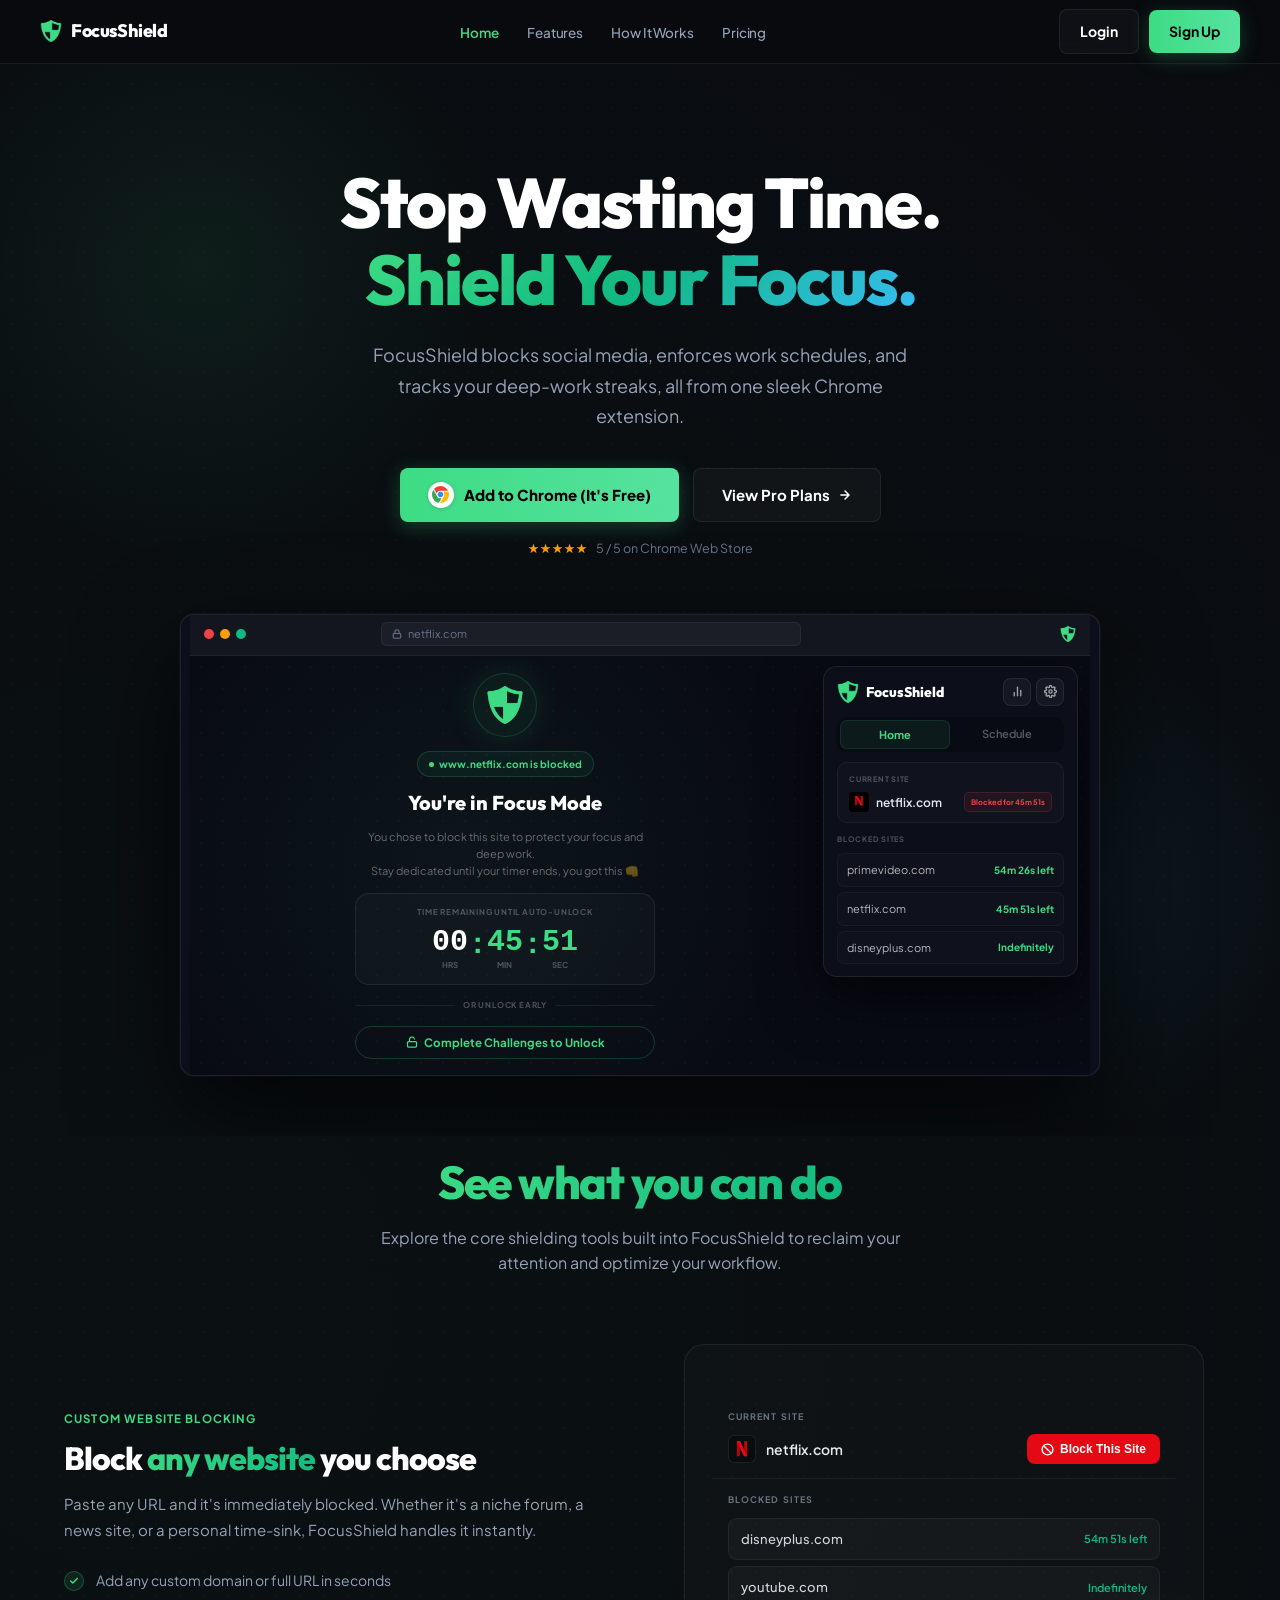
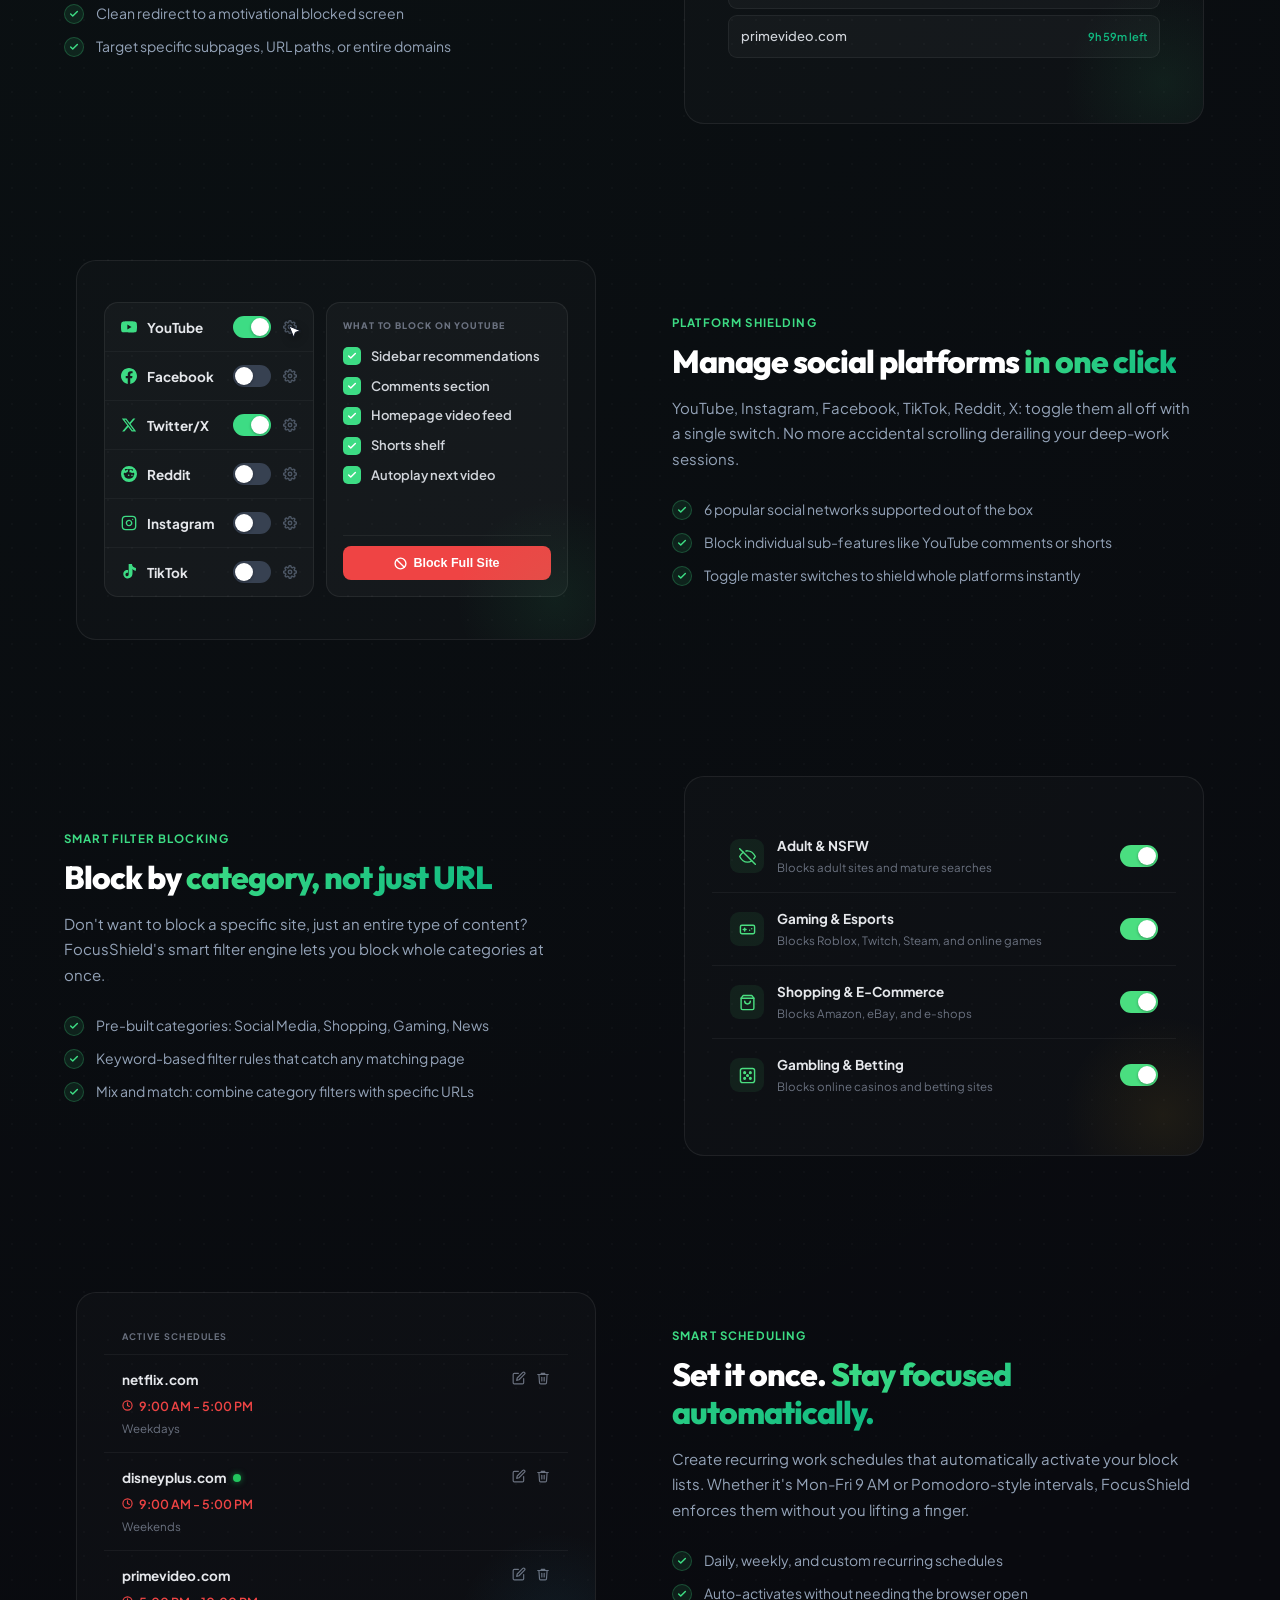
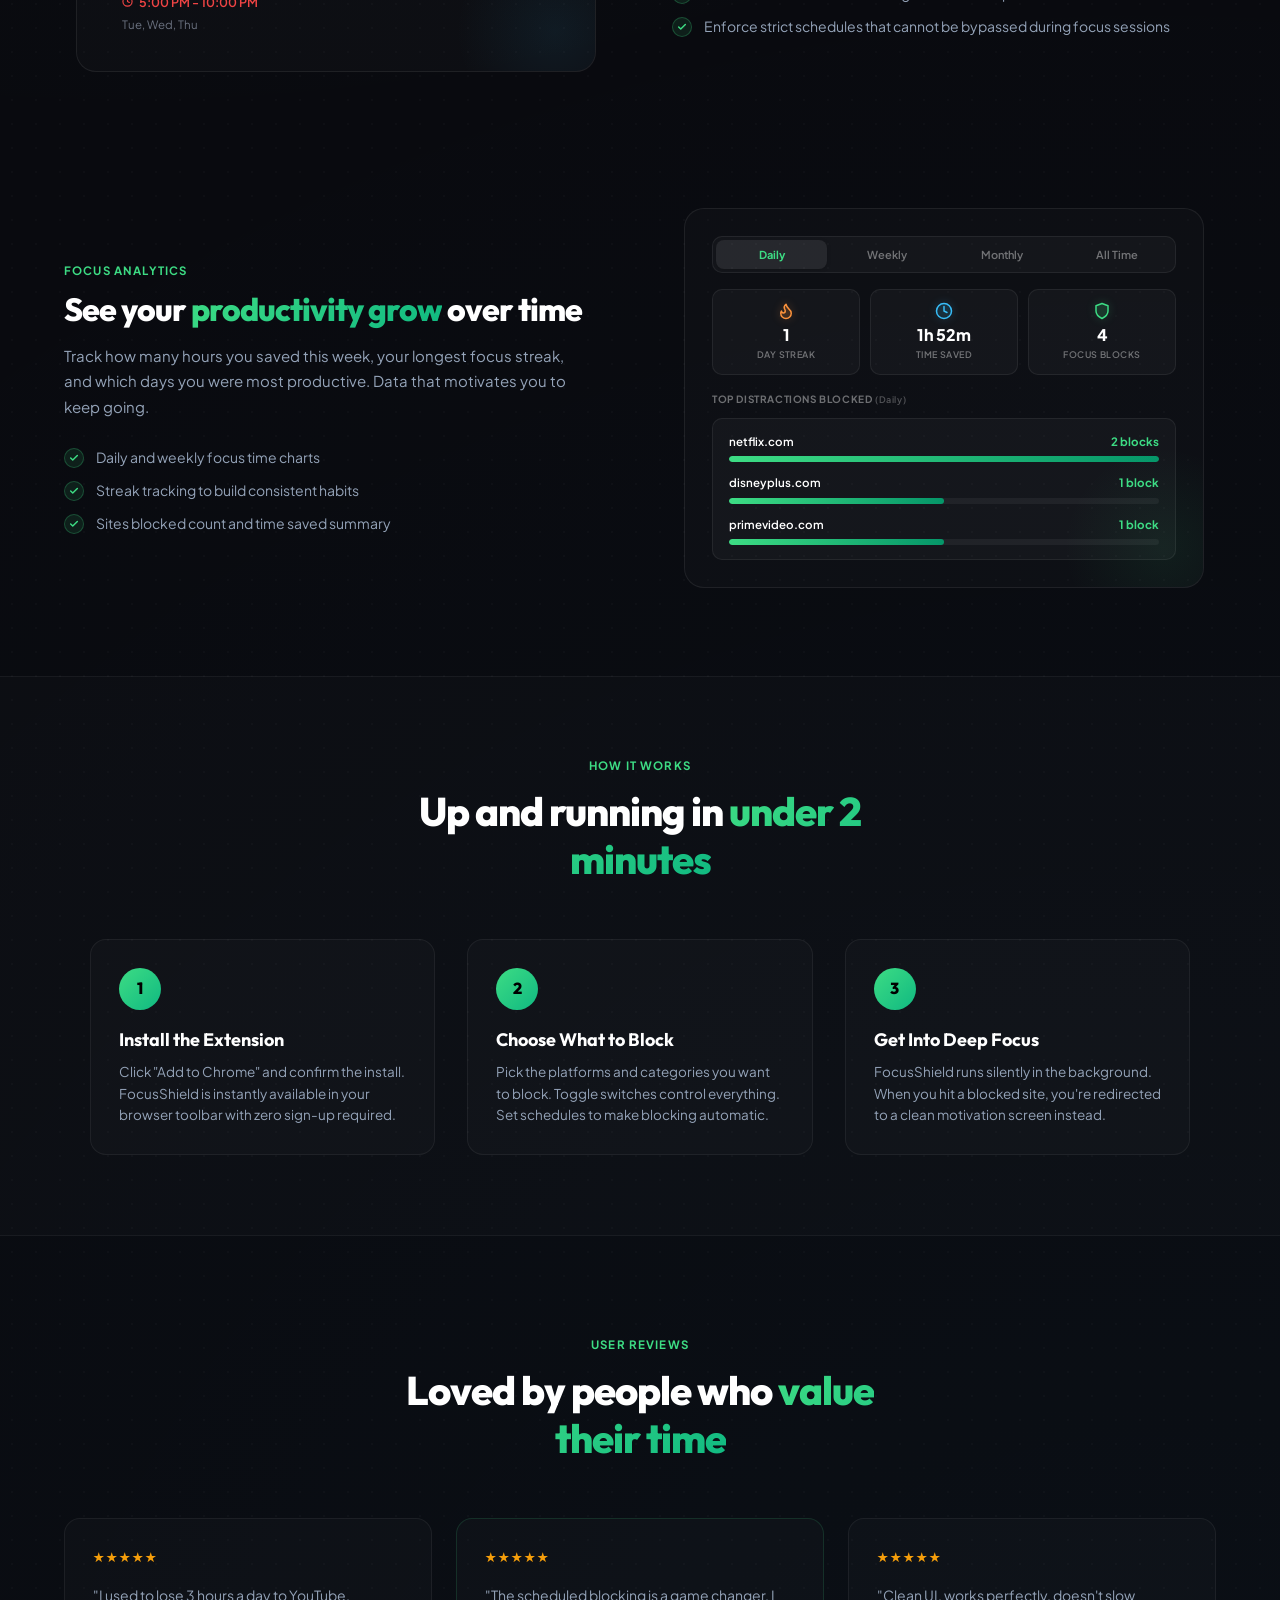
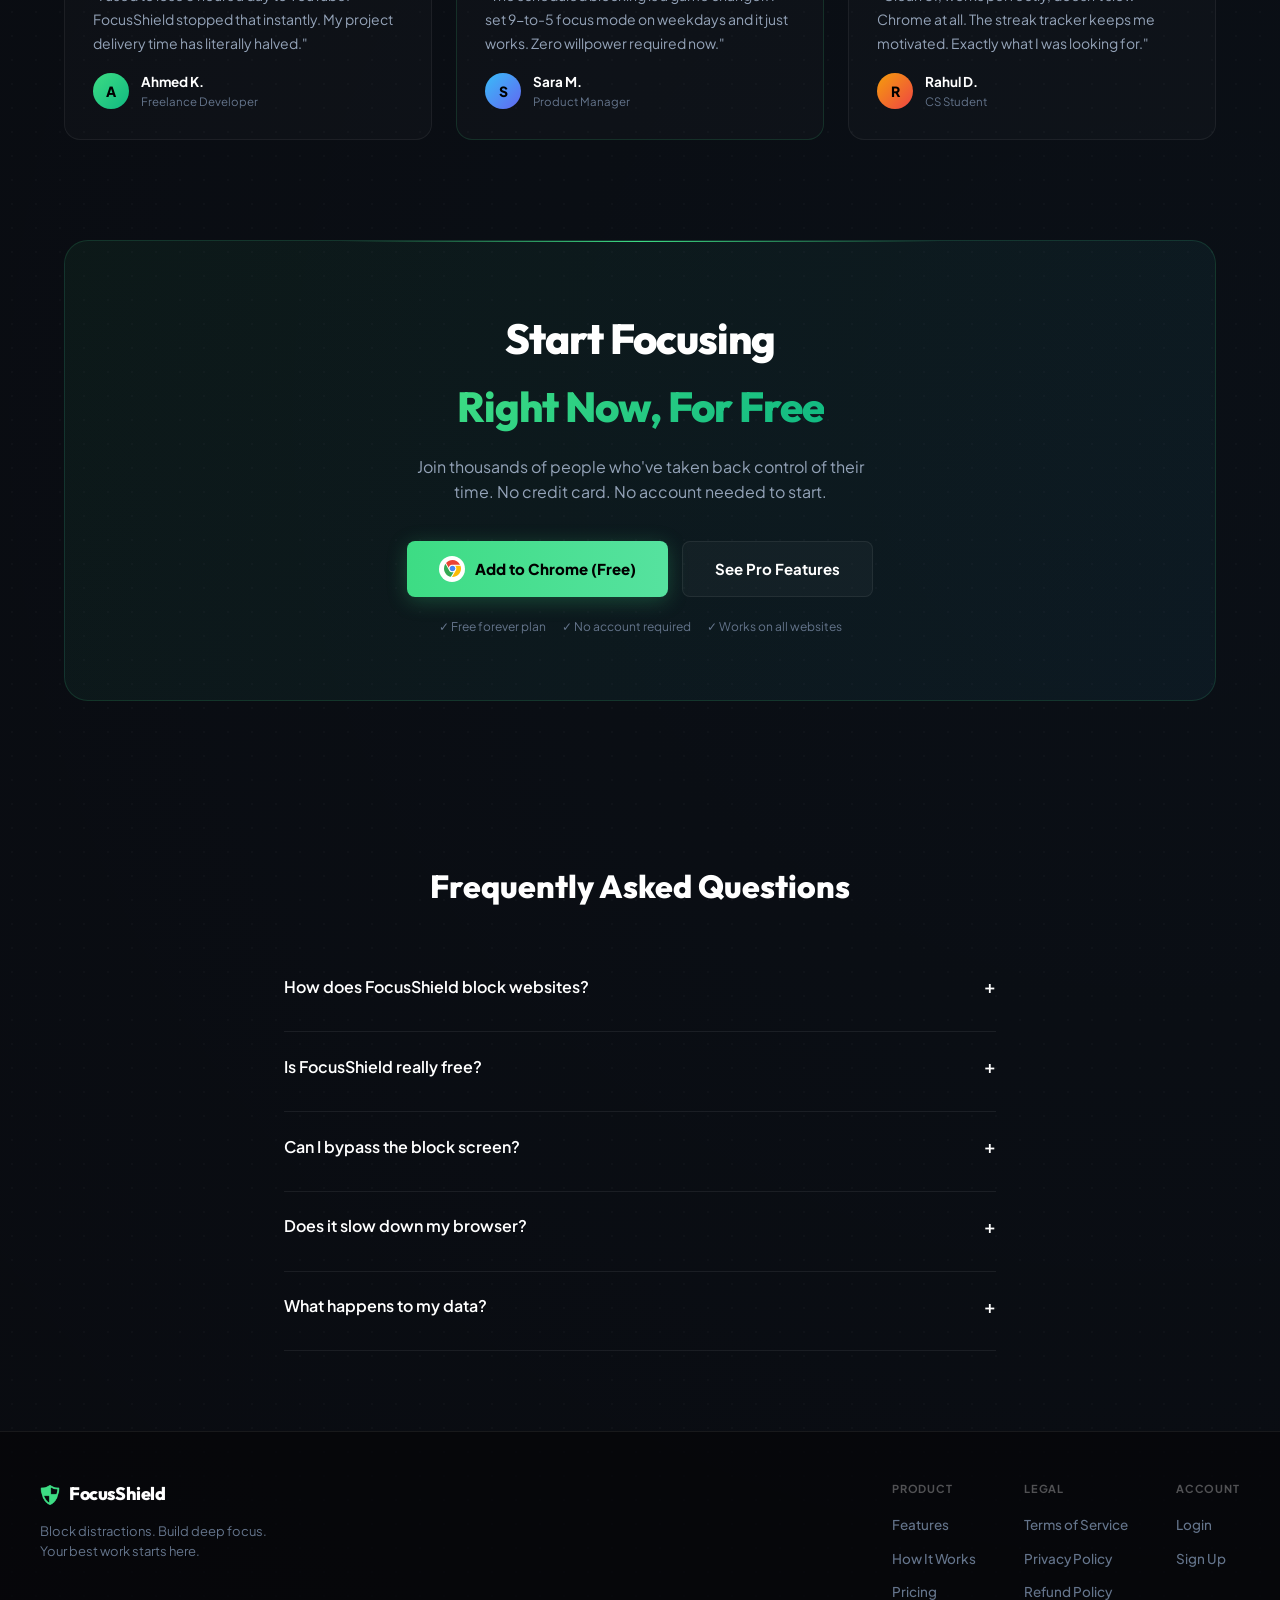
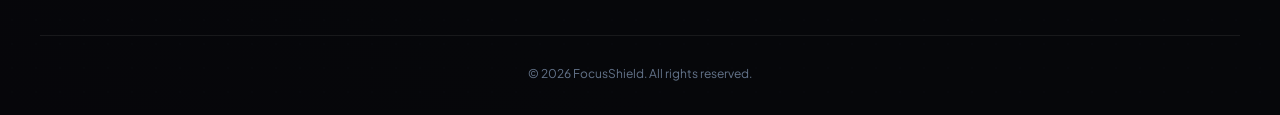
==== website/index.html @ 7294fc3c "fix: restore balanced DOM nesting by adding missing closing div for Feature 1 section" ====
<!DOCTYPE html>
<html lang="en">
<head>
  <meta charset="UTF-8">
  <meta name="viewport" content="width=device-width, initial-scale=1.0">
  <title>FocusShield: Block Distractions & Reclaim Deep Focus</title>
  <meta name="description" content="FocusShield is a powerful Chrome extension that blocks social media, sets automated focus schedules, and tracks your productivity streaks. Get more done, every day.">
  <link rel="stylesheet" href="styles.css?v=1.6">
  <style>
    /* â”€â”€â”€ Landing Page Exclusive Styles â”€â”€â”€â”€â”€â”€â”€â”€â”€â”€â”€â”€â”€â”€â”€â”€â”€â”€â”€â”€ */

    /* Hero gradient glow orbs */
    .hero-glow-green {
      position: absolute;
      width: 600px;
      height: 600px;
      border-radius: 50%;
      background: radial-gradient(circle, rgba(61,220,132,0.08) 0%, transparent 70%);
      top: -100px; left: -100px;
      pointer-events: none;
      z-index: 0;
    }
    .hero-glow-blue {
      position: absolute;
      width: 500px;
      height: 500px;
      border-radius: 50%;
      background: radial-gradient(circle, rgba(56,189,248,0.07) 0%, transparent 70%);
      bottom: 0; right: -50px;
      pointer-events: none;
      z-index: 0;
    }
    .hero-inner {
      position: relative;
      z-index: 1;
    }

    /* Hero announcement badge */
    .hero-eyebrow {
      display: inline-flex;
      align-items: center;
      gap: 8px;
      padding: 6px 14px 6px 8px;
      background: rgba(61,220,132,0.06);
      border: 1px solid rgba(61,220,132,0.18);
      border-radius: 100px;
      font-size: 12.5px;
      font-weight: 600;
      color: var(--accent);
      margin-bottom: 28px;
      letter-spacing: 0.01em;
    }
    .hero-eyebrow-dot {
      width: 6px; height: 6px;
      border-radius: 50%;
      background: var(--accent);
      box-shadow: 0 0 8px var(--accent);
      animation: pulse-dot 2s infinite;
    }
    @keyframes pulse-dot {
      0%, 100% { opacity: 1; transform: scale(1); }
      50% { opacity: 0.6; transform: scale(0.8); }
    }

    /* Hero buttons row */
    .hero-cta-row {
      display: flex;
      gap: 14px;
      justify-content: center;
      align-items: center;
      flex-wrap: wrap;
      margin-bottom: 16px;
    }
    .hero-social-proof {
      display: flex;
      align-items: center;
      gap: 8px;
      justify-content: center;
      font-size: 12.5px;
      color: var(--text-muted);
      margin-bottom: 56px;
    }
    .hero-social-proof .stars { color: #f59e0b; letter-spacing: 1px; }
    .hero-social-proof .divider { color: rgba(255,255,255,0.12); }

    /* Browser frame mockup */
    .browser-frame {
      max-width: 920px;
      width: 100%;
      margin: 0 auto 60px;
      background: #0c0e1a;
      border: 1px solid rgba(255,255,255,0.08);
      border-radius: 14px;
      overflow: hidden;
      box-shadow: 0 40px 100px rgba(0,0,0,0.7), 0 0 0 1px rgba(255,255,255,0.04);
      display: flex;
      justify-content: center;
      align-items: center;
      height: 462px;
    }
    .browser-frame-scaler {
      width: 900px;
      flex-shrink: 0;
      transform-origin: center center;
    }
    .browser-bar {
      height: 42px;
      background: #13151f;
      border-bottom: 1px solid rgba(255,255,255,0.06);
      display: flex;
      align-items: center;
      padding: 0 14px;
      gap: 10px;
    }
    .browser-dots { display: flex; gap: 6px; }
    .browser-dot {
      width: 10px; height: 10px;
      border-radius: 50%;
    }
    .browser-url {
      flex: 1;
      height: 24px;
      background: rgba(255,255,255,0.04);
      border: 1px solid rgba(255,255,255,0.06);
      border-radius: 6px;
      display: flex;
      align-items: center;
      padding: 0 10px;
      font-size: 11px;
      color: var(--text-muted);
      max-width: 420px;
      margin: 0 auto;
      gap: 6px;
    }
    .browser-ext {
      display: flex;
      align-items: center;
      gap: 6px;
    }
    .browser-content {
      height: 420px;
      background: #090b14;
      background-image:
        radial-gradient(rgba(255,255,255,0.025) 1px, transparent 1px),
        radial-gradient(circle at 30% 50%, rgba(61,220,132,0.05) 0%, transparent 50%);
      background-size: 22px 22px, 100% 100%;
      display: flex;
      align-items: center;
      justify-content: flex-start;
      position: relative;
      overflow: hidden;
    }

    /* Blocked page in mockup */
    .blocked-page {
      text-align: center;
      max-width: 340px;
      padding: 32px;
      background: rgba(255,255,255,0.02);
      border: 1px solid rgba(255,255,255,0.06);
      border-radius: 16px;
      backdrop-filter: blur(8px);
      margin-right: 300px;
    }
    .blocked-icon {
      width: 52px; height: 52px;
      border-radius: 50%;
      background: rgba(239,68,68,0.08);
      border: 1px solid rgba(239,68,68,0.2);
      display: flex; align-items: center; justify-content: center;
      margin: 0 auto 16px;
    }
    .blocked-page h3 {
      font-family: var(--font-headings);
      font-size: 17px;
      font-weight: 800;
      margin-bottom: 8px;
    }
    .blocked-page p {
      font-size: 12px;
      color: var(--text-muted);
      margin-bottom: 16px;
      line-height: 1.6;
    }
    .blocked-badge {
      display: inline-block;
      font-size: 10px;
      font-weight: 700;
      color: var(--accent);
      text-transform: uppercase;
      background: rgba(61,220,132,0.08);
      border: 1px solid rgba(61,220,132,0.2);
      padding: 4px 10px;
      border-radius: 6px;
      letter-spacing: 0.08em;
    }

    /* Extension popup mockup */
    .popup-mockup {
      position: absolute;
      top: 12px;
      right: 14px;
      width: 270px;
      background: #0d0f1c;
      border: 1px solid rgba(255,255,255,0.1);
      border-radius: 14px;
      box-shadow: 0 24px 60px rgba(0,0,0,0.6);
      font-size: 12.5px;
      overflow: hidden;
    }
    .popup-head {
      display: flex; align-items: center; justify-content: space-between;
      padding: 12px 14px;
      border-bottom: 1px solid rgba(255,255,255,0.05);
    }
    .popup-title {
      display: flex; align-items: center; gap: 7px;
      font-family: var(--font-headings);
      font-weight: 800;
      font-size: 13.5px;
    }
    .popup-status-row {
      padding: 10px 14px;
      border-bottom: 1px solid rgba(255,255,255,0.04);
      display: flex; align-items: center; justify-content: space-between;
    }
    .status-active {
      display: flex; align-items: center; gap: 6px;
      font-weight: 700; font-size: 12px; color: var(--accent);
    }
    .status-dot {
      width: 7px; height: 7px; border-radius: 50%;
      background: var(--accent);
      box-shadow: 0 0 6px var(--accent);
    }
    .mock-tabs {
      display: flex;
      border-bottom: 1px solid rgba(255,255,255,0.05);
      background: rgba(0,0,0,0.2);
    }
    .mock-tab {
      flex: 1; text-align: center;
      padding: 8px;
      font-size: 10.5px;
      font-weight: 700;
      color: var(--text-muted);
      cursor: pointer;
      border: none;
      background: transparent;
      border-bottom: 2px solid transparent;
      transition: all 0.2s;
    }
    .mock-tab.active { color: var(--accent); border-bottom-color: var(--accent); }
    .mock-body { padding: 10px 12px; }
    .mock-row {
      display: flex; align-items: center; justify-content: space-between;
      padding: 7px 10px;
      background: rgba(255,255,255,0.02);
      border: 1px solid rgba(255,255,255,0.04);
      border-radius: 8px;
      margin-bottom: 5px;
      font-size: 12px;
      font-weight: 600;
    }

    /* Toggle switch mini */
    .mini-toggle {
      width: 28px; height: 15px;
      background: var(--accent);
      border-radius: 100px;
      position: relative;
      flex-shrink: 0;
    }
    .mini-toggle::after {
      content: '';
      position: absolute;
      width: 11px; height: 11px;
      background: #000;
      border-radius: 50%;
      top: 2px; right: 2px;
    }
    .mini-toggle.off { background: rgba(255,255,255,0.12); }
    .mini-toggle.off::after { right: auto; left: 2px; background: rgba(255,255,255,0.5); }

    /* â”€â”€â”€ Social Proof Strip â”€â”€â”€â”€â”€â”€â”€â”€â”€â”€â”€â”€â”€â”€â”€â”€â”€â”€â”€â”€â”€â”€â”€â”€â”€â”€â”€â”€â”€â”€â”€â”€ */
    .proof-strip {
      background: rgba(255,255,255,0.015);
      border-top: 1px solid rgba(255,255,255,0.05);
      border-bottom: 1px solid rgba(255,255,255,0.05);
      padding: 22px 24px;
    }
    .proof-strip-inner {
      max-width: 1100px;
      margin: 0 auto;
      display: flex;
      justify-content: center;
      align-items: center;
      gap: 48px;
      flex-wrap: wrap;
    }
    .proof-stat {
      display: flex;
      flex-direction: column;
      align-items: center;
      gap: 2px;
    }
    .proof-stat-num {
      font-family: var(--font-headings);
      font-size: 22px;
      font-weight: 800;
      color: var(--text);
    }
    .proof-stat-num span { color: var(--accent); }
    .proof-stat-label {
      font-size: 11.5px;
      color: var(--text-muted);
      font-weight: 500;
    }
    .proof-divider {
      width: 1px;
      height: 36px;
      background: rgba(255,255,255,0.07);
    }

    /* â”€â”€â”€ Features Section â”€â”€â”€â”€â”€â”€â”€â”€â”€â”€â”€â”€â”€â”€â”€â”€â”€â”€â”€â”€â”€â”€â”€â”€â”€â”€â”€â”€â”€â”€â”€â”€â”€â”€ */
    .section {
      padding: 48px 24px;
      max-width: 1200px;
      margin: 0 auto;
    }
    .section-eyebrow {
      font-size: 11.5px;
      font-weight: 700;
      text-transform: uppercase;
      letter-spacing: 0.1em;
      color: var(--accent);
      margin-bottom: 12px;
    }
    .section-title {
      font-family: var(--font-headings);
      font-size: 40px;
      font-weight: 800;
      letter-spacing: -1px;
      line-height: 1.2;
      margin-bottom: 16px;
      max-width: 580px;
    }
    .section-title span {
      background: linear-gradient(135deg, var(--accent), #10b981);
      -webkit-background-clip: text;
      -webkit-text-fill-color: transparent;
    }
    .section-sub {
      font-size: 16px;
      color: var(--text-secondary);
      max-width: 520px;
      line-height: 1.7;
    }

    /* Feature two-col layout */
    .feature-row {
      display: grid;
      grid-template-columns: 1fr 1fr;
      gap: 64px;
      align-items: center;
      margin-bottom: 40px;
    }
    .feature-row.flip { direction: rtl; }
    .feature-row.flip > * { direction: ltr; }
    .feature-text {}
    .feature-text .section-eyebrow { margin-bottom: 10px; }
    .feature-text .section-title { font-size: 32px; margin-bottom: 14px; }
    .feature-text .section-sub { font-size: 15px; margin-bottom: 28px; }
    .feature-list {
      list-style: none;
      display: flex;
      flex-direction: column;
      gap: 12px;
    }
    .feature-list li {
      display: flex;
      align-items: flex-start;
      gap: 12px;
      font-size: 14px;
      color: var(--text-secondary);
      line-height: 1.5;
    }
    .feature-list li .check {
      width: 20px; height: 20px;
      border-radius: 50%;
      background: rgba(61,220,132,0.1);
      border: 1px solid rgba(61,220,132,0.25);
      display: flex; align-items: center; justify-content: center;
      flex-shrink: 0;
      margin-top: 1px;
    }
    .feature-list li .check svg { color: var(--accent); }

    /* Feature visual card */
    .feature-visual {
      background: rgba(255,255,255,0.02);
      border: 1px solid rgba(255,255,255,0.07);
      border-radius: 20px;
      padding: 28px;
      position: relative;
      overflow: hidden;
      display: flex;
      justify-content: center;
      align-items: center;
      height: 380px;
      width: 100%;
      margin: 0 auto;
    }
    .visual-standard-col {
      max-width: 440px;
    }
    .visual-standard-col .feature-visual-scaler {
      width: 384px;
    }
    .visual-narrow-col {
      max-width: 360px;
    }
    .visual-narrow-col .feature-visual-scaler {
      width: 304px;
    }
    .visual-double-col {
      max-width: 520px;
    }
    .visual-double-col .feature-visual-scaler {
      width: 464px;
    }
    .feature-visual-scaler {
      flex-shrink: 0;
      transform-origin: center center;
    }

    .feature-visual-glow {
      position: absolute;
      bottom: -60px; right: -60px;
      width: 200px; height: 200px;
      border-radius: 50%;
      background: radial-gradient(circle, rgba(61,220,132,0.07) 0%, transparent 70%);
      pointer-events: none;
    }

    /* Platform block cards */
    .platform-grid {
      display: grid;
      grid-template-columns: repeat(3, 1fr);
      gap: 10px;
    }
    .platform-chip {
      display: flex;
      align-items: center;
      gap: 8px;
      padding: 10px 12px;
      background: rgba(255,255,255,0.03);
      border: 1px solid rgba(255,255,255,0.06);
      border-radius: 10px;
      font-size: 12.5px;
      font-weight: 600;
    }
    .platform-chip-icon {
      width: 22px; height: 22px;
      border-radius: 6px;
      display: flex; align-items: center; justify-content: center;
      flex-shrink: 0;
      font-size: 13px;
    }
    .platform-chip .mini-toggle { margin-left: auto; }

    /* Schedule visual */
    .schedule-visual { display: flex; flex-direction: column; gap: 10px; }
    .schedule-block {
      display: flex;
      align-items: center;
      gap: 12px;
      padding: 12px 14px;
      background: rgba(255,255,255,0.025);
      border: 1px solid rgba(255,255,255,0.06);
      border-radius: 10px;
      font-size: 12.5px;
    }
    .schedule-time {
      font-family: var(--font-headings);
      font-weight: 700;
      font-size: 13px;
      color: var(--text);
      min-width: 90px;
    }
    .schedule-label {
      flex: 1;
      color: var(--text-secondary);
    }
    .schedule-active-pill {
      font-size: 10px;
      font-weight: 700;
      padding: 3px 8px;
      border-radius: 100px;
      letter-spacing: 0.05em;
    }
    .pill-green { background: rgba(61,220,132,0.1); color: var(--accent); border: 1px solid rgba(61,220,132,0.2); }
    .pill-gray { background: rgba(255,255,255,0.05); color: var(--text-muted); border: 1px solid rgba(255,255,255,0.08); }

    /* Stats / analytics visual */
    .analytics-visual { }
    .analytics-bar-group {
      display: flex;
      flex-direction: column;
      gap: 10px;
      margin-bottom: 16px;
    }
    .analytics-bar-row {
      display: flex;
      align-items: center;
      gap: 10px;
      font-size: 11.5px;
    }
    .analytics-bar-label { width: 60px; color: var(--text-muted); }
    .analytics-bar-track {
      flex: 1;
      height: 8px;
      background: rgba(255,255,255,0.05);
      border-radius: 100px;
      overflow: hidden;
    }
    .analytics-bar-fill {
      height: 100%;
      border-radius: 100px;
      background: linear-gradient(90deg, var(--accent), #10b981);
    }
    .analytics-bar-val { width: 32px; color: var(--text-secondary); text-align: right; font-weight: 600; }
    .analytics-streak {
      display: flex;
      gap: 6px;
      align-items: center;
      padding: 12px 14px;
      background: rgba(61,220,132,0.04);
      border: 1px solid rgba(61,220,132,0.12);
      border-radius: 10px;
    }
    .streak-num {
      font-family: var(--font-headings);
      font-size: 28px;
      font-weight: 800;
      color: var(--accent);
    }
    .streak-label { font-size: 12px; color: var(--text-secondary); line-height: 1.4; }

    /* â”€â”€â”€ How it works â”€â”€â”€â”€â”€â”€â”€â”€â”€â”€â”€â”€â”€â”€â”€â”€â”€â”€â”€â”€â”€â”€â”€â”€â”€â”€â”€â”€â”€â”€â”€â”€â”€â”€â”€â”€â”€â”€ */
    .how-section {
      padding: 80px 24px;
      background: rgba(255,255,255,0.012);
      border-top: 1px solid rgba(255,255,255,0.05);
      border-bottom: 1px solid rgba(255,255,255,0.05);
    }
    .how-inner {
      max-width: 1100px;
      margin: 0 auto;
    }
    .how-steps {
      display: grid;
      grid-template-columns: repeat(3, 1fr);
      gap: 32px;
      margin-top: 56px;
      position: relative;
    }
    .how-step {
      display: flex;
      flex-direction: column;
      align-items: flex-start;
      gap: 16px;
      padding: 28px;
      background: rgba(255,255,255,0.02);
      border: 1px solid rgba(255,255,255,0.06);
      border-radius: 16px;
      position: relative;
      transition: var(--transition);
    }
    .how-step:hover {
      background: rgba(255,255,255,0.035);
      border-color: rgba(255,255,255,0.1);
      transform: translateY(-4px);
    }
    .how-step-num {
      width: 42px; height: 42px;
      border-radius: 50%;
      background: linear-gradient(135deg, var(--accent), #10b981);
      color: #000;
      font-family: var(--font-headings);
      font-size: 16px;
      font-weight: 800;
      display: flex; align-items: center; justify-content: center;
      flex-shrink: 0;
    }
    .how-step h4 {
      font-family: var(--font-headings);
      font-size: 18px;
      font-weight: 700;
      margin-bottom: 6px;
    }
    .how-step p { font-size: 13.5px; color: var(--text-secondary); line-height: 1.6; }

    /* â”€â”€â”€ Testimonials â”€â”€â”€â”€â”€â”€â”€â”€â”€â”€â”€â”€â”€â”€â”€â”€â”€â”€â”€â”€â”€â”€â”€â”€â”€â”€â”€â”€â”€â”€â”€â”€â”€â”€â”€â”€â”€â”€ */
    .testimonials-section {
      padding: 100px 24px;
      max-width: 1200px;
      margin: 0 auto;
    }
    .testimonials-grid {
      display: grid;
      grid-template-columns: repeat(3, 1fr);
      gap: 24px;
      margin-top: 56px;
    }
    .testimonial-card {
      background: rgba(255,255,255,0.02);
      border: 1px solid rgba(255,255,255,0.06);
      border-radius: 16px;
      padding: 28px;
      display: flex;
      flex-direction: column;
      gap: 16px;
      transition: var(--transition);
    }
    .testimonial-card:hover {
      background: rgba(255,255,255,0.035);
      border-color: rgba(255,255,255,0.1);
    }
    .testimonial-stars { color: #f59e0b; font-size: 13px; letter-spacing: 2px; }
    .testimonial-text {
      font-size: 14px;
      color: var(--text-secondary);
      line-height: 1.7;
      flex: 1;
    }
    .testimonial-author {
      display: flex;
      align-items: center;
      gap: 12px;
    }
    .testimonial-avatar {
      width: 36px; height: 36px;
      border-radius: 50%;
      display: flex; align-items: center; justify-content: center;
      font-weight: 800; font-size: 14px;
      color: #000;
      flex-shrink: 0;
    }
    .testimonial-name { font-size: 13.5px; font-weight: 700; }
    .testimonial-role { font-size: 11.5px; color: var(--text-muted); }

    /* â”€â”€â”€ Final CTA Banner â”€â”€â”€â”€â”€â”€â”€â”€â”€â”€â”€â”€â”€â”€â”€â”€â”€â”€â”€â”€â”€â”€â”€â”€â”€â”€â”€â”€â”€â”€â”€â”€â”€â”€ */
    .cta-banner {
      margin: 0 24px 80px;
      max-width: 1152px;
      margin-left: auto;
      margin-right: auto;
      background: linear-gradient(135deg, rgba(61,220,132,0.06) 0%, rgba(56,189,248,0.06) 100%);
      border: 1px solid rgba(61,220,132,0.15);
      border-radius: 24px;
      padding: 64px 48px;
      text-align: center;
      position: relative;
      overflow: hidden;
    }
    .cta-banner::before {
      content: '';
      position: absolute;
      top: 0; left: 50%; transform: translateX(-50%);
      width: 600px; height: 1px;
      background: linear-gradient(90deg, transparent, var(--accent), transparent);
    }
    .cta-banner h2 {
      font-family: var(--font-headings);
      font-size: 42px;
      font-weight: 800;
      letter-spacing: -1px;
      margin-bottom: 14px;
    }
    .cta-banner h2 span {
      background: linear-gradient(135deg, var(--accent), #10b981);
      -webkit-background-clip: text;
      -webkit-text-fill-color: transparent;
    }
    .cta-banner p {
      font-size: 16px;
      color: var(--text-secondary);
      margin-bottom: 36px;
      max-width: 480px;
      margin-left: auto;
      margin-right: auto;
    }

    /* â”€â”€â”€ FAQ â”€â”€â”€â”€â”€â”€â”€â”€â”€â”€â”€â”€â”€â”€â”€â”€â”€â”€â”€â”€â”€â”€â”€â”€â”€â”€â”€â”€â”€â”€â”€â”€â”€â”€â”€â”€â”€â”€â”€â”€â”€â”€â”€â”€â”€â”€â”€ */
    .faq-section {
      padding: 80px 24px;
      max-width: 760px;
      margin: 0 auto;
    }

    /* Responsive overrides */
    @media (max-width: 920px) {
      .browser-frame-scaler { transform: scale(0.8); }
      .browser-frame { height: 370px; }
    }
    @media (max-width: 768px) {
      .browser-frame-scaler { transform: scale(0.65); }
      .browser-frame { height: 300px; margin-bottom: 30px; }
    }
    @media (max-width: 600px) {
      .browser-frame-scaler { transform: scale(0.5); }
      .browser-frame { height: 231px; }
      .hero-cta-row { flex-direction: column; align-items: center; }
    }
    @media (max-width: 485px) {
      .browser-frame-scaler { transform: scale(0.38); }
      .browser-frame { height: 175px; }
      
      .visual-standard-col .feature-visual-scaler { transform: scale(0.85); }
      .visual-standard-col { height: 323px; padding: 16px; }
      
      .visual-narrow-col .feature-visual-scaler { transform: scale(0.85); }
      .visual-narrow-col { height: 323px; padding: 16px; }
      
      .visual-double-col .feature-visual-scaler { transform: scale(0.68); }
      .visual-double-col { height: 323px; padding: 16px; }
    }
    @media (max-width: 400px) {
      .browser-frame-scaler { transform: scale(0.32); }
      .browser-frame { height: 148px; }
      
      .visual-standard-col .feature-visual-scaler { transform: scale(0.72); }
      .visual-standard-col { height: 273px; padding: 12px; }
      
      .visual-narrow-col .feature-visual-scaler { transform: scale(0.72); }
      .visual-narrow-col { height: 273px; padding: 12px; }
      
      .visual-double-col .feature-visual-scaler { transform: scale(0.58); }
      .visual-double-col { height: 273px; padding: 12px; }
    }
    @media (max-width: 350px) {
      .browser-frame-scaler { transform: scale(0.28); }
      .browser-frame { height: 130px; }
      
      .visual-standard-col .feature-visual-scaler { transform: scale(0.62); }
      .visual-standard-col { height: 235px; padding: 8px; }
      
      .visual-narrow-col .feature-visual-scaler { transform: scale(0.62); }
      .visual-narrow-col { height: 235px; padding: 8px; }
      
      .visual-double-col .feature-visual-scaler { transform: scale(0.5); }
      .visual-double-col { height: 235px; padding: 8px; }
    }

    @media (max-width: 900px) {
      /* Stack feature cards to single column on mobile */
      .feature-row,
      .feature-row.flip {
        display: flex !important;
        flex-direction: column !important;
        direction: ltr !important;
        gap: 40px !important;
        width: 100% !important;
        box-sizing: border-box !important;
      }
      .feature-row > *,
      .feature-row.flip > * {
        width: 100% !important;
        direction: ltr !important;
        text-align: left !important;
        box-sizing: border-box !important;
      }
      .feature-text,
      .feature-text .section-eyebrow,
      .feature-text .section-title,
      .feature-text .section-sub,
      .feature-text .feature-list,
      .feature-text .feature-list li { direction: ltr !important; text-align: left !important; }
      .feature-text .section-sub { max-width: 100% !important; }
      .feature-visual,
      .visual-double-col,
      .visual-standard-col,
      .visual-narrow-col { max-width: 100% !important; width: 100% !important; margin: 0 !important; }
      .how-steps { grid-template-columns: 1fr; }
      .how-steps::before { display: none; }
      .testimonials-grid { grid-template-columns: 1fr; }
      .platform-grid { grid-template-columns: repeat(2, 1fr); }
      .section-title { font-size: 30px; }
      .cta-banner { padding: 44px 28px; }
      .cta-banner h2 { font-size: 30px; }
      .proof-strip-inner { gap: 28px; }
      .proof-divider { display: none; }
    }
  </style>
</head>
<body>

  <!-- Navigation -->
  <header class="navbar">
    <div class="nav-container">
      <a href="index.html" class="logo"><img src="icons/icon128.png" width="22" height="22" alt="FocusShield Logo"><span>FocusShield</span></a>
      <ul class="nav-links">
        <li><a href="index.html" class="active">Home</a></li>
        <li><a href="#features">Features</a></li>
        <li><a href="#how-it-works">How It Works</a></li>
        <li><a href="pricing.html">Pricing</a></li>
      </ul>
      <div class="nav-actions">
        <a href="login.html" class="nav-login">Login</a>
        <a href="signup.html" class="nav-signup">Sign Up</a>
      </div>
      <button class="nav-toggle" id="nav-toggle" aria-label="Open menu">
        <span></span><span></span><span></span>
      </button>
    </div>
  </header>
  <nav class="mobile-menu" id="mobile-menu">
    <a href="index.html">Home</a>
    <a href="#features">Features</a>
    <a href="#how-it-works">How It Works</a>
    <a href="pricing.html">Pricing</a>
    <div class="mobile-menu-divider"></div>
    <a href="login.html">Login</a>
    <a href="signup.html" class="mobile-signup">Sign Up Free</a>
  </nav>

  <!-- â•â•â• HERO SECTION â•â•â•â•â•â•â•â•â•â•â•â•â•â•â•â•â•â•â•â•â•â•â•â•â•â•â•â•â•â•â•â•â•â•â•â•â•â•â•â•â• -->
  <main>
    <div style="position: relative; overflow: hidden; padding: 100px 24px 0px;">
      <div class="hero-glow-green"></div>
      <div class="hero-glow-blue"></div>
      <div class="hero-inner" style="text-align: center; max-width: 1200px; margin: 0 auto;">



        <h1 style="font-family: var(--font-headings); font-size: clamp(42px, 6vw, 70px); font-weight: 800; letter-spacing: -2px; line-height: 1.1; margin-bottom: 22px; max-width: 860px; margin-left: auto; margin-right: auto;">
          Stop Wasting Time.<br>
          <span style="background: linear-gradient(135deg, var(--accent) 0%, #10b981 50%, var(--sky) 100%); -webkit-background-clip: text; -webkit-text-fill-color: transparent;">
            Shield Your Focus.
          </span>
        </h1>

        <p style="font-size: 18px; color: var(--text-secondary); max-width: 560px; margin: 0 auto 36px; line-height: 1.7; font-weight: 400;">
          FocusShield blocks social media, enforces work schedules, and tracks your deep-work streaks, all from one sleek Chrome extension.
        </p>

        <div class="hero-cta-row">
          <a href="#" class="btn btn-primary" style="padding: 14px 28px; font-size: 15px; display:inline-flex; align-items:center; gap:10px; color:#000; font-weight:800;">
            <div style="width:26px;height:26px;border-radius:50%;background:#fff;display:flex;align-items:center;justify-content:center;flex-shrink:0;box-shadow:0 1px 4px rgba(0,0,0,0.15);">
              <svg width="17" height="17" viewBox="0 0 48 48" xmlns="http://www.w3.org/2000/svg"><g fill="none" fill-rule="evenodd"><path d="M5.795 8.361C16.952-4.624 37.639-2.06 45.373 13.107c-5.444.002-13.97-.002-18.586 0-3.349.001-5.511-.075-7.852 1.158-2.753 1.449-4.83 4.135-5.555 7.29L5.795 8.36z" fill="#EA4335"/><path d="M16.015 24c0 4.4 3.578 7.98 7.977 7.98 4.398 0 7.976-3.58 7.976-7.98s-3.578-7.98-7.976-7.98c-4.4 0-7.977 3.58-7.977 7.98z" fill="#4285F4"/><path d="M27.088 34.446c-4.477 1.33-9.716-.145-12.586-5.099-2.19-3.782-7.978-13.864-10.609-18.45C-5.322 25.02 2.619 44.264 19.346 47.549l7.742-13.103z" fill="#34A853"/><path d="M31.401 16.018c3.73 3.468 4.542 9.084 2.016 13.439-1.903 3.28-7.977 13.531-10.92 18.495 17.234 1.062 29.797-15.828 24.122-31.934H31.401z" fill="#FBBC05"/></g></svg>
            </div>
            Add to Chrome (It's Free)
          </a>
          <a href="pricing.html" class="btn btn-secondary" style="padding: 14px 28px; font-size: 15px;">
            View Pro Plans
            <svg xmlns="http://www.w3.org/2000/svg" width="14" height="14" viewBox="0 0 24 24" fill="none" stroke="currentColor" stroke-width="2.5" stroke-linecap="round" stroke-linejoin="round"><path d="M5 12h14M12 5l7 7-7 7"/></svg>
          </a>
        </div>

        <div class="hero-social-proof">
          <span class="stars">&#9733;&#9733;&#9733;&#9733;&#9733;</span>
          <span>5 / 5 on Chrome Web Store</span>
        </div>

        <!-- Browser Mockup -->
        <div class="browser-frame">
          <div class="browser-frame-scaler">
            <div class="browser-bar">
            <div class="browser-dots">
              <div class="browser-dot" style="background:#ef4444;"></div>
              <div class="browser-dot" style="background:#f59e0b;"></div>
              <div class="browser-dot" style="background:#10b981;"></div>
            </div>
            <div class="browser-url">
              <svg xmlns="http://www.w3.org/2000/svg" width="10" height="10" viewBox="0 0 24 24" fill="none" stroke="currentColor" stroke-width="2.5" stroke-linecap="round" stroke-linejoin="round"><rect x="3" y="11" width="18" height="11" rx="2"/><path d="M7 11V7a5 5 0 0 1 10 0v4"/></svg>
              netflix.com
            </div>
            <div class="browser-ext" style="margin-left: auto;">
              <img src="icons/icon128.png" width="16" height="16" alt="FocusShield">
            </div>
          </div>
          <div class="browser-content">

            <!-- â”€â”€ Focus Mode Block Screen (fills center-left) â”€â”€ -->
            <div style="display: flex; flex-direction: column; align-items: center; gap: 14px; text-align: center; padding: 0 30px; width: calc(100% - 270px); margin-left: 0; margin-right: auto;">

              <!-- Logo with glow -->
              <div style="width: 64px; height: 64px; border-radius: 50%; background: rgba(61,220,132,0.05); border: 1.5px solid rgba(61,220,132,0.18); display: flex; align-items: center; justify-content: center; box-shadow: 0 0 32px rgba(61,220,132,0.12);">
                <img src="icons/icon128.png" width="38" height="38" alt="FocusShield" style="display: block;">
              </div>

              <!-- "netflix.com is blocked" badge -->
              <div style="display: inline-flex; align-items: center; gap: 5px; background: rgba(61,220,132,0.06); border: 1px solid rgba(61,220,132,0.18); border-radius: 100px; padding: 4px 11px; font-size: 10px; font-weight: 700; color: #3ddc84;">
                <span style="width: 5px; height: 5px; border-radius: 50%; background: #3ddc84; flex-shrink: 0;"></span>
                www.netflix.com is blocked
              </div>

              <!-- Title -->
              <h3 style="font-family: var(--font-headings); font-size: 20px; font-weight: 800; color: #fff; margin: 0; line-height: 1.15;">You're in Focus Mode</h3>

              <!-- Subtitle -->
              <p style="font-size: 11px; color: rgba(255,255,255,0.38); margin: 0; line-height: 1.55; max-width: 300px;">
                You chose to block this site to protect your focus and deep work.<br>
                Stay dedicated until your timer ends, you got this &#x1F44A;
              </p>

              <!-- Timer card -->
              <div style="background: rgba(255,255,255,0.025); border: 1px solid rgba(255,255,255,0.07); border-radius: 14px; padding: 12px 28px; width: 100%; max-width: 300px; box-sizing: border-box; text-align: center;">
                <div style="font-size: 8px; font-weight: 700; color: rgba(255,255,255,0.28); text-transform: uppercase; letter-spacing: 0.1em; margin-bottom: 8px;">Time Remaining Until Auto-Unlock</div>
                <div style="display: flex; align-items: flex-start; justify-content: center; gap: 4px;">
                  <div style="text-align: center;">
                    <div style="font-size: 30px; font-weight: 800; color: #fff; font-family: 'Courier New', monospace; line-height: 1;">00</div>
                    <div style="font-size: 8px; color: rgba(255,255,255,0.28); font-weight: 700; text-transform: uppercase; margin-top: 2px;">Hrs</div>
                  </div>
                  <div style="font-size: 28px; font-weight: 800; color: #3ddc84; line-height: 1; padding-top: 1px;">:</div>
                  <div style="text-align: center;">
                    <div style="font-size: 30px; font-weight: 800; color: #3ddc84; font-family: 'Courier New', monospace; line-height: 1;">45</div>
                    <div style="font-size: 8px; color: rgba(255,255,255,0.28); font-weight: 700; text-transform: uppercase; margin-top: 2px;">Min</div>
                  </div>
                  <div style="font-size: 28px; font-weight: 800; color: #3ddc84; line-height: 1; padding-top: 1px;">:</div>
                  <div style="text-align: center;">
                    <div style="font-size: 30px; font-weight: 800; color: #3ddc84; font-family: 'Courier New', monospace; line-height: 1;">51</div>
                    <div style="font-size: 8px; color: rgba(255,255,255,0.28); font-weight: 700; text-transform: uppercase; margin-top: 2px;">Sec</div>
                  </div>
                </div>
              </div>

              <!-- OR Unlock Early divider -->
              <div style="display: flex; align-items: center; gap: 8px; width: 100%; max-width: 300px;">
                <div style="flex: 1; height: 1px; background: rgba(255,255,255,0.07);"></div>
                <span style="font-size: 8px; font-weight: 700; color: rgba(255,255,255,0.28); text-transform: uppercase; letter-spacing: 0.1em; white-space: nowrap;">Or Unlock Early</span>
                <div style="flex: 1; height: 1px; background: rgba(255,255,255,0.07);"></div>
              </div>

              <!-- Complete Challenges button -->
              <button style="display: flex; align-items: center; justify-content: center; gap: 6px; background: transparent; border: 1.5px solid rgba(61,220,132,0.22); color: #3ddc84; border-radius: 100px; padding: 8px 18px; font-size: 11.5px; font-weight: 700; cursor: pointer; font-family: inherit; max-width: 300px; width: 100%;">
                <svg xmlns="http://www.w3.org/2000/svg" width="12" height="12" viewBox="0 0 24 24" fill="none" stroke="currentColor" stroke-width="2.5" stroke-linecap="round" stroke-linejoin="round"><rect x="3" y="11" width="18" height="11" rx="2"/><path d="M7 11V7a5 5 0 0 1 9.9-1"/></svg>
                Complete Challenges to Unlock
              </button>
            </div>

            <!-- â”€â”€ FocusShield Extension Popup (top-right corner) â”€â”€ -->
            <div style="position: absolute; top: 10px; right: 12px; width: 255px; background: #0c0e1a; border: 1px solid rgba(255,255,255,0.08); border-radius: 14px; box-shadow: 0 20px 60px rgba(0,0,0,0.7); overflow: hidden; font-family: inherit;">

              <!-- Header: matches real extension popup -->
              <div style="display: flex; align-items: center; justify-content: space-between; padding: 11px 13px 11px;">
                <!-- Logo + name -->
                <div style="display: flex; align-items: center; gap: 7px;">
                  <img src="icons/icon128.png" width="22" height="22" alt="FocusShield" style="display: block;">
                  <span style="font-size: 14px; font-weight: 800; color: #fff; font-family: var(--font-headings);">FocusShield</span>
                </div>
                <!-- Action icons -->
                <div style="display: flex; gap: 5px;">
                  <!-- Analytics icon -->
                  <div style="width: 28px; height: 28px; border-radius: 8px; background: rgba(255,255,255,0.04); border: 1px solid rgba(255,255,255,0.08); display: flex; align-items: center; justify-content: center;">
                    <svg xmlns="http://www.w3.org/2000/svg" width="13" height="13" viewBox="0 0 24 24" fill="none" stroke="rgba(255,255,255,0.6)" stroke-width="2.5" stroke-linecap="round"><line x1="18" y1="20" x2="18" y2="10"/><line x1="12" y1="20" x2="12" y2="4"/><line x1="6" y1="20" x2="6" y2="14"/></svg>
                  </div>
                  <!-- Settings / gear icon -->
                  <div style="width: 28px; height: 28px; border-radius: 8px; background: rgba(255,255,255,0.04); border: 1px solid rgba(255,255,255,0.08); display: flex; align-items: center; justify-content: center;">
                    <svg xmlns="http://www.w3.org/2000/svg" width="13" height="13" viewBox="0 0 24 24" fill="none" stroke="rgba(255,255,255,0.6)" stroke-width="2.5" stroke-linecap="round" stroke-linejoin="round"><circle cx="12" cy="12" r="3"/><path d="M19.4 15a1.65 1.65 0 0 0 .33 1.82l.06.06a2 2 0 1 1-2.83 2.83l-.06-.06a1.65 1.65 0 0 0-1.82-.33 1.65 1.65 0 0 0-1 1.51V21a2 2 0 0 1-4 0v-.09A1.65 1.65 0 0 0 9 19.4a1.65 1.65 0 0 0-1.82.33l-.06.06a2 2 0 1 1-2.83-2.83l.06-.06a1.65 1.65 0 0 0 .33-1.82 1.65 1.65 0 0 0-1.51-1H3a2 2 0 0 1 0-4h.09A1.65 1.65 0 0 0 4.6 9a1.65 1.65 0 0 0-.33-1.82l-.06-.06a2 2 0 1 1 2.83-2.83l.06.06A1.65 1.65 0 0 0 9 4.67a1.65 1.65 0 0 0 1-1.51V3a2 2 0 0 1 4 0v.09a1.65 1.65 0 0 0 1 1.51 1.65 1.65 0 0 0 1.82-.33l.06-.06a2 2 0 1 1 2.83 2.83l-.06.06a1.65 1.65 0 0 0-.33 1.82V9a1.65 1.65 0 0 0 1.51 1H21a2 2 0 0 1 0 4h-.09a1.65 1.65 0 0 0-1.51 1z"/></svg>
                  </div>
                </div>
              </div>

              <!-- Home / Schedule tabs -->
              <div style="display: flex; gap: 3px; padding: 3px; background: rgba(0,0,0,0.25); border-radius: 9px; margin: 0 13px 10px;">
                <div style="flex: 1; text-align: center; padding: 5px 0; font-size: 11px; font-weight: 700; color: #3ddc84; background: rgba(61,220,132,0.07); border: 1px solid rgba(61,220,132,0.12); border-radius: 7px;">Home</div>
                <div style="flex: 1; text-align: center; padding: 5px 0; font-size: 11px; font-weight: 600; color: rgba(255,255,255,0.32);">Schedule</div>
              </div>

              <!-- Current Site -->
              <div style="background: rgba(255,255,255,0.02); border: 1px solid rgba(255,255,255,0.05); border-radius: 10px; padding: 10px 11px; margin: 0 13px 10px;">
                <div style="font-size: 7.5px; font-weight: 700; color: rgba(255,255,255,0.28); text-transform: uppercase; letter-spacing: 0.1em; margin-bottom: 7px; text-align: left;">Current Site</div>
                <div style="display: flex; align-items: center; justify-content: space-between; gap: 6px;">
                  <div style="display: flex; align-items: center; gap: 7px; min-width: 0;">
                    <div style="width: 20px; height: 20px; border-radius: 4px; background: #000; display: flex; align-items: center; justify-content: center; flex-shrink: 0;">
                      <svg viewBox="0 0 24 24" width="12" height="16" style="display: block;">
                        <path d="M4 0 L8.5 0 L8.5 18 C 7 18.5 5.5 18.8 4 19 Z" fill="#B20710"/>
                        <path d="M15.5 0 L20 0 L20 19 C 18.5 18.8 17 18.5 15.5 18 Z" fill="#B20710"/>
                        <path d="M4 0 L9 0 L20 19 L15 19 Z" fill="#E50914"/>
                      </svg>
                    </div>
                    <span style="font-size: 12px; font-weight: 600; color: #e5e7eb;">netflix.com</span>
                  </div>
                  <div style="font-size: 7.5px; font-weight: 700; color: #ef4444; background: rgba(239,68,68,0.08); border: 1px solid rgba(239,68,68,0.18); padding: 3px 6px; border-radius: 5px; white-space: nowrap; flex-shrink: 0;">Blocked for 45m 51s</div>
                </div>
              </div>

              <!-- Blocked Sites -->
              <div style="padding: 0 13px 12px; display: flex; flex-direction: column; gap: 5px;">
                <div style="font-size: 7.5px; font-weight: 700; color: rgba(255,255,255,0.28); text-transform: uppercase; letter-spacing: 0.1em; margin-bottom: 3px; text-align: left;">Blocked Sites</div>
                <div style="display: flex; align-items: center; justify-content: space-between; padding: 7px 9px; background: rgba(255,255,255,0.015); border: 1px solid rgba(255,255,255,0.04); border-radius: 7px;">
                  <span style="font-size: 11px; color: rgba(255,255,255,0.7);">primevideo.com</span>
                  <span style="font-size: 10px; font-weight: 700; color: #3ddc84;">54m 26s left</span>
                </div>
                <div style="display: flex; align-items: center; justify-content: space-between; padding: 7px 9px; background: rgba(255,255,255,0.015); border: 1px solid rgba(255,255,255,0.04); border-radius: 7px;">
                  <span style="font-size: 11px; color: rgba(255,255,255,0.7);">netflix.com</span>
                  <span style="font-size: 10px; font-weight: 700; color: #3ddc84;">45m 51s left</span>
                </div>
                <div style="display: flex; align-items: center; justify-content: space-between; padding: 7px 9px; background: rgba(255,255,255,0.015); border: 1px solid rgba(255,255,255,0.04); border-radius: 7px;">
                  <span style="font-size: 11px; color: rgba(255,255,255,0.7);">disneyplus.com</span>
                  <span style="font-size: 10px; font-weight: 700; color: #3ddc84;">Indefinitely</span>
                </div>
              </div>
            </div>
          </div>
        </div>
      </div>
      </div>
    </div>

    <div id="features" style="text-align: center; padding: 20px 24px 20px; max-width: 800px; margin: 0 auto;">
      <h2 style="font-family: var(--font-headings); font-size: clamp(32px, 5vw, 46px); font-weight: 800; background: linear-gradient(135deg, var(--accent), #10b981); -webkit-background-clip: text; -webkit-text-fill-color: transparent; margin: 0 0 16px; letter-spacing: -1.5px; line-height: 1.15; display: inline-block;">See what you can do</h2>
      <p style="font-size: 16px; color: var(--text-secondary); line-height: 1.6; margin: 0; font-weight: 400; max-width: 580px; margin-left: auto; margin-right: auto;">Explore the core shielding tools built into FocusShield to reclaim your attention and optimize your workflow.</p>
    </div>

    <!-- â•â•â• FEATURES â•â•â•â•â•â•â•â•â•â•â•â•â•â•â•â•â•â•â•â•â•â•â•â•â•â•â•â•â•â•â•â•â•â•â•â•â•â•â•â•â•â•â•â•â• -->
    <div id="features-list">

      <!-- Feature 1: Website Block -->
      <div class="section">
        <div class="feature-row">
          <div class="feature-text">
            <div class="section-eyebrow">Custom Website Blocking</div>
            <h2 class="section-title">Block <span>any website</span> you choose</h2>
            <p class="section-sub">Paste any URL and it's immediately blocked. Whether it's a niche forum, a news site, or a personal time-sink, FocusShield handles it instantly.</p>
            <ul class="feature-list">
              <li>
                <span class="check"><svg xmlns="http://www.w3.org/2000/svg" width="10" height="10" viewBox="0 0 24 24" fill="none" stroke="currentColor" stroke-width="3.5" stroke-linecap="round" stroke-linejoin="round"><polyline points="20 6 9 17 4 12"/></svg></span>
                Add any custom domain or full URL in seconds
              </li>
              <li>
                <span class="check"><svg xmlns="http://www.w3.org/2000/svg" width="10" height="10" viewBox="0 0 24 24" fill="none" stroke="currentColor" stroke-width="3.5" stroke-linecap="round" stroke-linejoin="round"><polyline points="20 6 9 17 4 12"/></svg></span>
                Clean redirect to a motivational blocked screen
              </li>
              <li>
                <span class="check"><svg xmlns="http://www.w3.org/2000/svg" width="10" height="10" viewBox="0 0 24 24" fill="none" stroke="currentColor" stroke-width="3.5" stroke-linecap="round" stroke-linejoin="round"><polyline points="20 6 9 17 4 12"/></svg></span>
                Target specific subpages, URL paths, or entire domains
              </li>
            </ul>
          </div>
          <div class="feature-visual visual-double-col">
            <div class="feature-visual-glow"></div>
            <div class="feature-visual-scaler">

              <!-- Current Site Section -->
              <div style="padding: 14px 16px; border-bottom: 1px solid rgba(255,255,255,0.06);">
                <div style="font-size: 9px; font-weight: 700; text-transform: uppercase; letter-spacing: 0.12em; color: #6b7280; margin-bottom: 10px;">Current Site</div>
                <div style="display: flex; align-items: center; justify-content: space-between;">
                  <div style="display: flex; align-items: center; gap: 10px;">
                    <!-- Netflix N logo -->
                    <div style="width: 28px; height: 28px; background: rgba(0,0,0,0.3); border: 1px solid rgba(255,255,255,0.08); border-radius: 6px; display: flex; align-items: center; justify-content: center; flex-shrink: 0;">
                      <svg viewBox="0 0 24 24" width="16" height="16" style="display: block;">
                        <!-- Left leg -->
                        <path d="M4.2 0 L8.8 0 L8.8 22 C 7.3 22.5 5.8 22.8 4.2 23 Z" fill="#B20710" />
                        <!-- Right leg -->
                        <path d="M15.2 0 L19.8 0 L19.8 23 C 18.2 22.8 16.7 22.5 15.2 22 Z" fill="#B20710" />
                        <!-- Diagonal ribbon -->
                        <path d="M4.2 0 L9.2 0 L19.8 23 L14.8 23 Z" fill="#E50914" />
                      </svg>
                    </div>
                    <span style="font-size: 14px; font-weight: 600; color: #e5e7eb;">netflix.com</span>
                  </div>
                  <!-- Block This Site button -->
                  <button style="display: flex; align-items: center; gap: 6px; background: #E50914; border: none; border-radius: 8px; padding: 8px 14px; font-size: 12px; font-weight: 700; color: #fff; cursor: pointer; white-space: nowrap;">
                    <svg xmlns="http://www.w3.org/2000/svg" width="13" height="13" viewBox="0 0 24 24" fill="none" stroke="currentColor" stroke-width="2.5" stroke-linecap="round" stroke-linejoin="round"><circle cx="12" cy="12" r="10"/><line x1="4.93" y1="4.93" x2="19.07" y2="19.07"/></svg>
                    Block This Site
                  </button>
                </div>
              </div>

              <!-- Blocked Sites Section -->
              <div style="padding: 14px 16px;">
                <div style="font-size: 9px; font-weight: 700; text-transform: uppercase; letter-spacing: 0.12em; color: #6b7280; margin-bottom: 10px;">Blocked Sites</div>
                <div style="display: flex; flex-direction: column; gap: 6px;">

                  <!-- disneyplus.com -->
                  <div style="display: flex; align-items: center; justify-content: space-between; padding: 10px 12px; background: rgba(255,255,255,0.03); border: 1px solid rgba(255,255,255,0.06); border-radius: 9px;">
                    <div style="display: flex; align-items: center; gap: 9px;">
                      <span style="font-size: 13px; font-weight: 500; color: #d1d5db;">disneyplus.com</span>
                    </div>
                    <span style="font-size: 11px; font-weight: 600; color: #10b981;">54m 51s left</span>
                  </div>

                  <!-- youtube.com -->
                  <div style="display: flex; align-items: center; justify-content: space-between; padding: 10px 12px; background: rgba(255,255,255,0.03); border: 1px solid rgba(255,255,255,0.06); border-radius: 9px;">
                    <div style="display: flex; align-items: center; gap: 9px;">
                      <span style="font-size: 13px; font-weight: 500; color: #d1d5db;">youtube.com</span>
                    </div>
                    <span style="font-size: 11px; font-weight: 600; color: #10b981;">Indefinitely</span>
                  </div>

                  <!-- primevideo.com -->
                  <div style="display: flex; align-items: center; justify-content: space-between; padding: 10px 12px; background: rgba(255,255,255,0.03); border: 1px solid rgba(255,255,255,0.06); border-radius: 9px;">
                    <div style="display: flex; align-items: center; gap: 9px;">
                      <span style="font-size: 13px; font-weight: 500; color: #d1d5db;">primevideo.com</span>
                    </div>
                    <span style="font-size: 11px; font-weight: 600; color: #10b981;">9h 59m left</span>
                  </div>

              </div>
            </div>
          </div>
        </div>
      </div>
      </div>

      <!-- Feature 2: Social Media (Platform Blocking) -->
      <div class="section">
        <div class="feature-row flip">
          <div class="feature-text">
            <div class="section-eyebrow">Platform Shielding</div>
            <h2 class="section-title">Manage social platforms <span>in one click</span></h2>
            <p class="section-sub">YouTube, Instagram, Facebook, TikTok, Reddit, X: toggle them all off with a single switch. No more accidental scrolling derailing your deep-work sessions.</p>
            <ul class="feature-list">
              <li>
                <span class="check"><svg xmlns="http://www.w3.org/2000/svg" width="10" height="10" viewBox="0 0 24 24" fill="none" stroke="currentColor" stroke-width="3.5" stroke-linecap="round" stroke-linejoin="round"><polyline points="20 6 9 17 4 12"/></svg></span>
                6 popular social networks supported out of the box
              </li>
              <li>
                <span class="check"><svg xmlns="http://www.w3.org/2000/svg" width="10" height="10" viewBox="0 0 24 24" fill="none" stroke="currentColor" stroke-width="3.5" stroke-linecap="round" stroke-linejoin="round"><polyline points="20 6 9 17 4 12"/></svg></span>
                Block individual sub-features like YouTube comments or shorts
              </li>
              <li>
                <span class="check"><svg xmlns="http://www.w3.org/2000/svg" width="10" height="10" viewBox="0 0 24 24" fill="none" stroke="currentColor" stroke-width="3.5" stroke-linecap="round" stroke-linejoin="round"><polyline points="20 6 9 17 4 12"/></svg></span>
                Toggle master switches to shield whole platforms instantly
              </li>
            </ul>
          </div>

          <div class="feature-visual visual-double-col">
            <div class="feature-visual-glow"></div>
            <div class="feature-visual-scaler">
              <div style="display: flex; gap: 12px; width: 100%; align-items: stretch;">
              
              <!-- Card 1: Platforms Toggle List -->
              <div style="flex: 1; min-width: 0; background: rgba(255,255,255,0.03); border: 1px solid rgba(255,255,255,0.07); border-radius: 14px; display: flex; flex-direction: column; overflow: hidden;">
                <!-- YouTube Row -->
                <div style="display: flex; align-items: center; justify-content: space-between; padding: 13px 16px; border-bottom: 1px solid rgba(255,255,255,0.04); position: relative;">
                  <div style="display: flex; align-items: center; gap: 10px;">
                    <svg viewBox="0 0 24 24" width="16" height="16">
                      <path fill="#3ddc84" d="M23.498 6.186a3.016 3.016 0 0 0-2.122-2.136C19.505 3.545 12 3.545 12 3.545s-7.505 0-9.377.505A3.017 3.017 0 0 0 .502 6.186C0 8.07 0 12 0 12s0 3.93.502 5.814a3.016 3.016 0 0 0 2.122 2.136c1.871.505 9.376.505 9.376.505s7.505 0 9.377-.505a3.015 3.015 0 0 0 2.122-2.136C24 15.93 24 12 24 12s0-3.93-.502-5.814zM9.545 15.568V8.432L15.818 12l-6.273 3.568z"/>
                    </svg>
                    <span style="font-size: 13.5px; font-weight: 700; color: #e5e7eb;">YouTube</span>
                  </div>
                  <div style="display: flex; align-items: center; gap: 12px;">
                    <div style="width:38px;height:22px;background:#3ddc84;border-radius:11px;position:relative;cursor:pointer;">
                      <div style="width:18px;height:18px;background:#fff;border-radius:50%;position:absolute;top:2px;right:2px;box-shadow:0 1px 3px rgba(0,0,0,0.3);"></div>
                    </div>
                    <!-- Settings Cog with Mouse Pointer exactly over it -->
                    <div style="position: relative; display: flex; align-items: center; justify-content: center; width: 14px; height: 14px;">
                      <svg xmlns="http://www.w3.org/2000/svg" width="14" height="14" viewBox="0 0 24 24" fill="none" stroke="#4b5563" stroke-width="2.5" stroke-linecap="round" stroke-linejoin="round" style="cursor:pointer;"><circle cx="12" cy="12" r="3"/><path d="M19.4 15a1.65 1.65 0 0 0 .33 1.82l.06.06a2 2 0 1 1-2.83 2.83l-.06-.06a1.65 1.65 0 0 0-1.82-.33 1.65 1.65 0 0 0-1 1.51V21a2 2 0 0 1-4 0v-.09A1.65 1.65 0 0 0 9 19.4a1.65 1.65 0 0 0-1.82.33l-.06.06a2 2 0 1 1-2.83-2.83l.06-.06a1.65 1.65 0 0 0 .33-1.82 1.65 1.65 0 0 0-1.51-1H3a2 2 0 0 1 0-4h.09A1.65 1.65 0 0 0 4.6 9a1.65 1.65 0 0 0-.33-1.82l-.06-.06a2 2 0 1 1 2.83-2.83l.06.06a1.65 1.65 0 0 0 1.82.33H9a1.65 1.65 0 0 0 1-1.51V3a2 2 0 0 1 4 0v.09a1.65 1.65 0 0 0 1 1.51 1.65 1.65 0 0 0 1.82-.33l.06-.06a2 2 0 1 1 2.83 2.83l-.06.06a1.65 1.65 0 0 0-.33 1.82V9a1.65 1.65 0 0 0 1.51 1H21a2 2 0 0 1 0 4h-.09a1.65 1.65 0 0 0-1.51 1z"/></svg>
                      <svg xmlns="http://www.w3.org/2000/svg" width="16" height="16" viewBox="0 0 24 24" fill="#ffffff" stroke="#111827" stroke-width="1.5" style="position: absolute; top: 4px; left: 4px; filter: drop-shadow(0 2px 4px rgba(0,0,0,0.5)); pointer-events: none; z-index: 100;">
                        <path d="M3 3l7.07 16.97 2.51-7.39 7.39-2.51L3 3z"/>
                      </svg>
                    </div>
                  </div>
                </div>

                <!-- Facebook Row -->
                <div style="display: flex; align-items: center; justify-content: space-between; padding: 13px 16px; border-bottom: 1px solid rgba(255,255,255,0.04);">
                  <div style="display: flex; align-items: center; gap: 10px;">
                    <svg viewBox="0 0 24 24" width="16" height="16">
                      <path fill="#3ddc84" d="M24 12.073c0-6.627  -5.373-12-12-12s-12 5.373-12 12c0 5.99 4.388 10.954 10.125 11.854v-8.385H7.078 v-3.47h3.047V9.43c0-3.007 1.792-4.669 4.533-4.669 1.312 0 2.686.235 2.686.235v2.953 H15.83c-1.491 0-1.956.925-1.956 1.874v2.25h3.328 l-.532 3.47h-2.796v8.385C19.612 23.027 24 18.062 24 12.073z"/>
                    </svg>
                    <span style="font-size: 13.5px; font-weight: 700; color: #e5e7eb;">Facebook</span>
                  </div>
                  <div style="display: flex; align-items: center; gap: 12px;">
                    <div style="width:38px;height:22px;background:#374151;border-radius:11px;position:relative;cursor:pointer;">
                      <div style="width:18px;height:18px;background:#fff;border-radius:50%;position:absolute;top:2px;left:2px;box-shadow:0 1px 3px rgba(0,0,0,0.3);"></div>
                    </div>
                    <div style="position: relative; display: flex; align-items: center; justify-content: center; width: 14px; height: 14px;">
                      <svg xmlns="http://www.w3.org/2000/svg" width="14" height="14" viewBox="0 0 24 24" fill="none" stroke="#4b5563" stroke-width="2.5" stroke-linecap="round" stroke-linejoin="round" style="cursor:pointer;"><circle cx="12" cy="12" r="3"/><path d="M19.4 15a1.65 1.65 0 0 0 .33 1.82l.06.06a2 2 0 1 1-2.83 2.83l-.06-.06a1.65 1.65 0 0 0-1.82-.33 1.65 1.65 0 0 0-1 1.51V21a2 2 0 0 1-4 0v-.09A1.65 1.65 0 0 0 9 19.4a1.65 1.65 0 0 0-1.82.33l-.06.06a2 2 0 1 1-2.83-2.83l.06-.06a1.65 1.65 0 0 0 .33-1.82 1.65 1.65 0 0 0-1.51-1H3a2 2 0 0 1 0-4h.09A1.65 1.65 0 0 0 4.6 9a1.65 1.65 0 0 0-.33-1.82l-.06-.06a2 2 0 1 1 2.83-2.83l.06.06a1.65 1.65 0 0 0 1.82.33H9a1.65 1.65 0 0 0 1-1.51V3a2 2 0 0 1 4 0v.09a1.65 1.65 0 0 0 1 1.51 1.65 1.65 0 0 0 1.82-.33l.06-.06a2 2 0 1 1 2.83 2.83l-.06.06a1.65 1.65 0 0 0-.33 1.82V9a1.65 1.65 0 0 0 1.51 1H21a2 2 0 0 1 0 4h-.09a1.65 1.65 0 0 0-1.51 1z"/></svg>
                    </div>
                  </div>
                </div>

                <!-- Twitter / X Row -->
                <div style="display: flex; align-items: center; justify-content: space-between; padding: 13px 16px; border-bottom: 1px solid rgba(255,255,255,0.04);">
                  <div style="display: flex; align-items: center; gap: 10px;">
                    <svg viewBox="0 0 24 24" width="16" height="16">
                      <path fill="#3ddc84" d="M18.244 2.25h3.308l-7.227 8.26 8.502 11.24H16.17l-5.214-6.817L4.99 21.75H1.68l7.73-8.835L1.254 2.25H8.08l4.713 6.231zm-1.161 17.52h1.833L7.084 4.126H5.117z"/>
                    </svg>
                    <span style="font-size: 13.5px; font-weight: 700; color: #e5e7eb; white-space: nowrap;">Twitter/X</span>
                  </div>
                  <div style="display: flex; align-items: center; gap: 12px;">
                    <div style="width:38px;height:22px;background:#3ddc84;border-radius:11px;position:relative;cursor:pointer;">
                      <div style="width:18px;height:18px;background:#fff;border-radius:50%;position:absolute;top:2px;right:2px;box-shadow:0 1px 3px rgba(0,0,0,0.3);"></div>
                    </div>
                    <div style="position: relative; display: flex; align-items: center; justify-content: center; width: 14px; height: 14px;">
                      <svg xmlns="http://www.w3.org/2000/svg" width="14" height="14" viewBox="0 0 24 24" fill="none" stroke="#4b5563" stroke-width="2.5" stroke-linecap="round" stroke-linejoin="round" style="cursor:pointer;"><circle cx="12" cy="12" r="3"/><path d="M19.4 15a1.65 1.65 0 0 0 .33 1.82l.06.06a2 2 0 1 1-2.83 2.83l-.06-.06a1.65 1.65 0 0 0-1.82-.33 1.65 1.65 0 0 0-1 1.51V21a2 2 0 0 1-4 0v-.09A1.65 1.65 0 0 0 9 19.4a1.65 1.65 0 0 0-1.82.33l-.06.06a2 2 0 1 1-2.83-2.83l.06-.06a1.65 1.65 0 0 0 .33-1.82 1.65 1.65 0 0 0-1.51-1H3a2 2 0 0 1 0-4h.09A1.65 1.65 0 0 0 4.6 9a1.65 1.65 0 0 0-.33-1.82l-.06-.06a2 2 0 1 1 2.83-2.83l.06.06a1.65 1.65 0 0 0 1.82.33H9a1.65 1.65 0 0 0 1-1.51V3a2 2 0 0 1 4 0v.09a1.65 1.65 0 0 0 1 1.51 1.65 1.65 0 0 0 1.82-.33l.06-.06a2 2 0 1 1 2.83 2.83l-.06.06a1.65 1.65 0 0 0-.33 1.82V9a1.65 1.65 0 0 0 1.51 1H21a2 2 0 0 1 0 4h-.09a1.65 1.65 0 0 0-1.51 1z"/></svg>
                    </div>
                  </div>
                </div>

                <!-- Reddit Row -->
                <div style="display: flex; align-items: center; justify-content: space-between; padding: 13px 16px; border-bottom: 1px solid rgba(255,255,255,0.04);">
                  <div style="display: flex; align-items: center; gap: 10px;">
                    <svg viewBox="0 0 24 24" width="16" height="16">
                      <path fill="#3ddc84" d="M12 0A12 12 0 0 0 0 12a12 12 0 0 0 12 12 12 12 0 0 0 12-12A12 12 0 0 0 12 0zm5.01 4.744c.688 0 1.25.561 1.25 1.249a1.25 1.25 0 0 1-2.498.056l-2.597 -.547-.8 3.747c1.824-.07 3.48.632 4.674 1.488.308-.309.73-.491 1.207-.491.968 0 1.754.786 1.754 1.754 0 .716-.435 1.333 -1.01 1.614a3.111 3.111 0 0 1 .042.52c0 2.694-3.13 4.87-7.004 4.87-3.874 0-7.004 -2.176-7.004-4.87 0-.183.015-.366.043-.534A1.748 1.748 0 0 1 4.028 12c0-.968.786-1.754 1.754-1.754.463 0 .898.196 1.207.49 1.207-.49 1.168-1.555 2.992-1.624l.8-3.747 -2.613.547a1.25 1.25 0 0 1-1.248 1.108c -.688 0-1.249-.561-1.249-1.249 0-.688.561 -1.249 1.249-1.249zm-5.51 7.826c-.688 0 -1.249.561-1.249 1.249 0 .688.561 1.249 1.249 1.249.688 0 1.249-.561 1.249-1.249 0-.688-.561-1.249-1.249-1.249zm4.99 0c -.688 0-1.249.561-1.249 1.249 0 .688.561 1.249 1.249 1.249.688 0 1.249-.561 1.249-1.249 0-.688-.561-1.249-1.249-1.249z"/>
                    </svg>
                    <span style="font-size: 13.5px; font-weight: 700; color: #e5e7eb;">Reddit</span>
                  </div>
                  <div style="display: flex; align-items: center; gap: 12px;">
                    <div style="width:38px;height:22px;background:#374151;border-radius:11px;position:relative;cursor:pointer;">
                      <div style="width:18px;height:18px;background:#fff;border-radius:50%;position:absolute;top:2px;left:2px;box-shadow:0 1px 3px rgba(0,0,0,0.3);"></div>
                    </div>
                    <div style="position: relative; display: flex; align-items: center; justify-content: center; width: 14px; height: 14px;">
                      <svg xmlns="http://www.w3.org/2000/svg" width="14" height="14" viewBox="0 0 24 24" fill="none" stroke="#4b5563" stroke-width="2.5" stroke-linecap="round" stroke-linejoin="round" style="cursor:pointer;"><circle cx="12" cy="12" r="3"/><path d="M19.4 15a1.65 1.65 0 0 0 .33 1.82l.06.06a2 2 0 1 1-2.83 2.83l-.06-.06a1.65 1.65 0 0 0-1.82-.33 1.65 1.65 0 0 0-1 1.51V21a2 2 0 0 1-4 0v-.09A1.65 1.65 0 0 0 9 19.4a1.65 1.65 0 0 0-1.82.33l-.06.06a2 2 0 1 1-2.83-2.83l.06-.06a1.65 1.65 0 0 0 .33-1.82 1.65 1.65 0 0 0-1.51-1H3a2 2 0 0 1 0-4h.09A1.65 1.65 0 0 0 4.6 9a1.65 1.65 0 0 0-.33-1.82l-.06-.06a2 2 0 1 1 2.83-2.83l.06.06a1.65 1.65 0 0 0 1.82.33H9a1.65 1.65 0 0 0 1-1.51V3a2 2 0 0 1 4 0v.09a1.65 1.65 0 0 0 1 1.51 1.65 1.65 0 0 0 1.82-.33l.06-.06a2 2 0 1 1 2.83 2.83l-.06.06a1.65 1.65 0 0 0-.33 1.82V9a1.65 1.65 0 0 0 1.51 1H21a2 2 0 0 1 0 4h-.09a1.65 1.65 0 0 0-1.51 1z"/></svg>
                    </div>
                  </div>
                </div>

                <!-- Instagram Row -->
                <div style="display: flex; align-items: center; justify-content: space-between; padding: 13px 16px; border-bottom: 1px solid rgba(255,255,255,0.04);">
                  <div style="display: flex; align-items: center; gap: 10px;">
                    <svg viewBox="0 0 24 24" width="16" height="16" fill="none" stroke="#3ddc84" stroke-width="2" stroke-linecap="round" stroke-linejoin="round">
                      <rect x="2" y="2" width="20" height="20" rx="5" ry="5"></rect>
                      <path d="M16 11.37A4 4 0 1 1 12.63 8 4 4 0 0 1 16 11.37z"></path>
                      <line x1="17.5" y1="6.5" x2="17.51" y2="6.5"></line>
                    </svg>
                    <span style="font-size: 13.5px; font-weight: 700; color: #e5e7eb;">Instagram</span>
                  </div>
                  <div style="display: flex; align-items: center; gap: 12px;">
                    <div style="width:38px;height:22px;background:#374151;border-radius:11px;position:relative;cursor:pointer;">
                      <div style="width:18px;height:18px;background:#fff;border-radius:50%;position:absolute;top:2px;left:2px;box-shadow:0 1px 3px rgba(0,0,0,0.3);"></div>
                    </div>
                    <div style="position: relative; display: flex; align-items: center; justify-content: center; width: 14px; height: 14px;">
                      <svg xmlns="http://www.w3.org/2000/svg" width="14" height="14" viewBox="0 0 24 24" fill="none" stroke="#4b5563" stroke-width="2.5" stroke-linecap="round" stroke-linejoin="round" style="cursor:pointer;"><circle cx="12" cy="12" r="3"/><path d="M19.4 15a1.65 1.65 0 0 0 .33 1.82l.06.06a2 2 0 1 1-2.83 2.83l-.06-.06a1.65 1.65 0 0 0-1.82-.33 1.65 1.65 0 0 0-1 1.51V21a2 2 0 0 1-4 0v-.09A1.65 1.65 0 0 0 9 19.4a1.65 1.65 0 0 0-1.82.33l-.06.06a2 2 0 1 1-2.83-2.83l.06-.06a1.65 1.65 0 0 0 .33-1.82 1.65 1.65 0 0 0-1.51-1H3a2 2 0 0 1 0-4h.09A1.65 1.65 0 0 0 4.6 9a1.65 1.65 0 0 0-.33-1.82l-.06-.06a2 2 0 1 1 2.83-2.83l.06.06a1.65 1.65 0 0 0 1.82.33H9a1.65 1.65 0 0 0 1-1.51V3a2 2 0 0 1 4 0v.09a1.65 1.65 0 0 0 1 1.51 1.65 1.65 0 0 0 1.82-.33l.06-.06a2 2 0 1 1 2.83 2.83l-.06.06a1.65 1.65 0 0 0-.33 1.82V9a1.65 1.65 0 0 0 1.51 1H21a2 2 0 0 1 0 4h-.09a1.65 1.65 0 0 0-1.51 1z"/></svg>
                    </div>
                  </div>
                </div>

                <!-- TikTok Row -->
                <div style="display: flex; align-items: center; justify-content: space-between; padding: 13px 16px;">
                  <div style="display: flex; align-items: center; gap: 10px;">
                    <svg viewBox="0 0 24 24" width="16" height="16">
                      <path fill="#3ddc84" d="M12.525.02c1.31-.02 2.61-.01 3.91-.02.08 1.53.63 3.09 1.75 4.17 1.12 1.11 2.7 1.62 4.24 1.79v4.03c-1.44-.06-2.89-.52-4.08-1.39-.4-.3-.77-.64-1.1-1.01v6.41c.02 2.21-.77 4.54-2.45 6.01-1.87 1.69-4.7 2.14-7.02 1.25-2.73-1.01-4.71-3.9-4.32-6.93.3-2.49 2.11-4.72 4.63-5.26.83-.17 1.69-.19 2.52-.06v4.06c-.84-.19-1.78-.06-2.52.39-.99.59-1.56 1.79-1.35 2.92.17.97.94 1.79 1.9 1.98.98.19 2.05-.23 2.52-1.12.28-.53.37-1.15.35-1.75V.02z"/>
                    </svg>
                    <span style="font-size: 13.5px; font-weight: 700; color: #e5e7eb;">TikTok</span>
                  </div>
                  <div style="display: flex; align-items: center; gap: 12px;">
                    <div style="width:38px;height:22px;background:#374151;border-radius:11px;position:relative;cursor:pointer;">
                      <div style="width:18px;height:18px;background:#fff;border-radius:50%;position:absolute;top:2px;left:2px;box-shadow:0 1px 3px rgba(0,0,0,0.3);"></div>
                    </div>
                    <div style="position: relative; display: flex; align-items: center; justify-content: center; width: 14px; height: 14px;">
                      <svg xmlns="http://www.w3.org/2000/svg" width="14" height="14" viewBox="0 0 24 24" fill="none" stroke="#4b5563" stroke-width="2.5" stroke-linecap="round" stroke-linejoin="round" style="cursor:pointer;"><circle cx="12" cy="12" r="3"/><path d="M19.4 15a1.65 1.65 0 0 0 .33 1.82l.06.06a2 2 0 1 1-2.83 2.83l-.06-.06a1.65 1.65 0 0 0-1.82-.33 1.65 1.65 0 0 0-1 1.51V21a2 2 0 0 1-4 0v-.09A1.65 1.65 0 0 0 9 19.4a1.65 1.65 0 0 0-1.82.33l-.06.06a2 2 0 1 1-2.83-2.83l.06-.06a1.65 1.65 0 0 0 .33-1.82 1.65 1.65 0 0 0-1.51-1H3a2 2 0 0 1 0-4h.09A1.65 1.65 0 0 0 4.6 9a1.65 1.65 0 0 0-.33-1.82l-.06-.06a2 2 0 1 1 2.83-2.83l.06.06a1.65 1.65 0 0 0 1.82.33H9a1.65 1.65 0 0 0 1-1.51V3a2 2 0 0 1 4 0v.09a1.65 1.65 0 0 0 1 1.51 1.65 1.65 0 0 0 1.82-.33l.06-.06a2 2 0 1 1 2.83 2.83l-.06.06a1.65 1.65 0 0 0-.33 1.82V9a1.65 1.65 0 0 0 1.51 1H21a2 2 0 0 1 0 4h-.09a1.65 1.65 0 0 0-1.51 1z"/></svg>
                    </div>
                  </div>
                </div>
              </div>

              <!-- Card 2: YouTube Detail Options -->
              <div style="flex: 1; min-width: 0; background: rgba(255,255,255,0.03); border: 1px solid rgba(255,255,255,0.07); border-radius: 14px; padding: 16px; display: flex; flex-direction: column;">
                <div style="font-size: 9px; font-weight: 800; text-transform: uppercase; letter-spacing: 0.1em; color: #6b7280; margin-bottom: 12px;">What to block on YouTube</div>
                <div style="display: flex; flex-direction: column; gap: 9px; flex: 1;">
                  <!-- Item 1 -->
                  <div style="display: flex; align-items: center; gap: 10px;">
                    <div style="width: 18px; height: 18px; background: #3ddc84; border-radius: 5px; display: flex; align-items: center; justify-content: center; flex-shrink: 0;">
                      <svg xmlns="http://www.w3.org/2000/svg" width="10" height="10" viewBox="0 0 24 24" fill="none" stroke="#fff" stroke-width="3.5" stroke-linecap="round" stroke-linejoin="round"><polyline points="20 6 9 17 4 12"/></svg>
                    </div>
                    <span style="font-size: 13px; font-weight: 600; color: #d1d5db;">Sidebar recommendations</span>
                  </div>
                  <!-- Item 2 -->
                  <div style="display: flex; align-items: center; gap: 10px;">
                    <div style="width: 18px; height: 18px; background: #3ddc84; border-radius: 5px; display: flex; align-items: center; justify-content: center; flex-shrink: 0;">
                      <svg xmlns="http://www.w3.org/2000/svg" width="10" height="10" viewBox="0 0 24 24" fill="none" stroke="#fff" stroke-width="3.5" stroke-linecap="round" stroke-linejoin="round"><polyline points="20 6 9 17 4 12"/></svg>
                    </div>
                    <span style="font-size: 13px; font-weight: 600; color: #d1d5db;">Comments section</span>
                  </div>
                  <!-- Item 3 -->
                  <div style="display: flex; align-items: center; gap: 10px;">
                    <div style="width: 18px; height: 18px; background: #3ddc84; border-radius: 5px; display: flex; align-items: center; justify-content: center; flex-shrink: 0;">
                      <svg xmlns="http://www.w3.org/2000/svg" width="10" height="10" viewBox="0 0 24 24" fill="none" stroke="#fff" stroke-width="3.5" stroke-linecap="round" stroke-linejoin="round"><polyline points="20 6 9 17 4 12"/></svg>
                    </div>
                    <span style="font-size: 13px; font-weight: 600; color: #d1d5db;">Homepage video feed</span>
                  </div>
                  <!-- Item 4 -->
                  <div style="display: flex; align-items: center; gap: 10px;">
                    <div style="width: 18px; height: 18px; background: #3ddc84; border-radius: 5px; display: flex; align-items: center; justify-content: center; flex-shrink: 0;">
                      <svg xmlns="http://www.w3.org/2000/svg" width="10" height="10" viewBox="0 0 24 24" fill="none" stroke="#fff" stroke-width="3.5" stroke-linecap="round" stroke-linejoin="round"><polyline points="20 6 9 17 4 12"/></svg>
                    </div>
                    <span style="font-size: 13px; font-weight: 600; color: #d1d5db;">Shorts shelf</span>
                  </div>
                  <!-- Item 5 -->
                  <div style="display: flex; align-items: center; gap: 10px;">
                    <div style="width: 18px; height: 18px; background: #3ddc84; border-radius: 5px; display: flex; align-items: center; justify-content: center; flex-shrink: 0;">
                      <svg xmlns="http://www.w3.org/2000/svg" width="10" height="10" viewBox="0 0 24 24" fill="none" stroke="#fff" stroke-width="3.5" stroke-linecap="round" stroke-linejoin="round"><polyline points="20 6 9 17 4 12"/></svg>
                    </div>
                    <span style="font-size: 13px; font-weight: 600; color: #d1d5db;">Autoplay next video</span>
                  </div>
                </div>

                <div style="height: 1px; background: rgba(255,255,255,0.06); margin: 14px 0 10px 0;"></div>

                <!-- Block Full Site red button -->
                <button style="display: flex; align-items: center; justify-content: center; gap: 6px; background: #ef4444; border: none; border-radius: 8px; padding: 10px; font-size: 12.5px; font-weight: 700; color: #fff; cursor: pointer; width: 100%;">
                  <svg xmlns="http://www.w3.org/2000/svg" width="13" height="13" viewBox="0 0 24 24" fill="none" stroke="currentColor" stroke-width="2.5" stroke-linecap="round" stroke-linejoin="round"><circle cx="12" cy="12" r="10"/><line x1="4.93" y1="4.93" x2="19.07" y2="19.07"/></svg>
                  Block Full Site
                </button>
              </div>
            </div>
          </div>
        </div>
      </div>
      </div>

      <!-- Feature 3: Smart Filters -->
      <div class="section">
        <div class="feature-row">
          <div class="feature-text">
            <div class="section-eyebrow">Smart Filter Blocking</div>
            <h2 class="section-title">Block by <span>category, not just URL</span></h2>
            <p class="section-sub">Don't want to block a specific site, just an entire type of content? FocusShield's smart filter engine lets you block whole categories at once.</p>
            <ul class="feature-list">
              <li>
                <span class="check"><svg xmlns="http://www.w3.org/2000/svg" width="10" height="10" viewBox="0 0 24 24" fill="none" stroke="currentColor" stroke-width="3.5" stroke-linecap="round" stroke-linejoin="round"><polyline points="20 6 9 17 4 12"/></svg></span>
                Pre-built categories: Social Media, Shopping, Gaming, News
              </li>
              <li>
                <span class="check"><svg xmlns="http://www.w3.org/2000/svg" width="10" height="10" viewBox="0 0 24 24" fill="none" stroke="currentColor" stroke-width="3.5" stroke-linecap="round" stroke-linejoin="round"><polyline points="20 6 9 17 4 12"/></svg></span>
                Keyword-based filter rules that catch any matching page
              </li>
              <li>
                <span class="check"><svg xmlns="http://www.w3.org/2000/svg" width="10" height="10" viewBox="0 0 24 24" fill="none" stroke="currentColor" stroke-width="3.5" stroke-linecap="round" stroke-linejoin="round"><polyline points="20 6 9 17 4 12"/></svg></span>
                Mix and match: combine category filters with specific URLs
              </li>
            </ul>
          </div>
          <div class="feature-visual visual-double-col">
            <div class="feature-visual-glow" style="background: radial-gradient(circle, rgba(251,191,36,0.07) 0%, transparent 70%);"></div>
            <div class="feature-visual-scaler">
              <div style="display: flex; flex-direction: column;">

                <!-- Adult & NSFW -->
                <div style="display:flex; align-items:center; justify-content:space-between; padding: 15px 18px; border-bottom: 1px solid rgba(255,255,255,0.05);">
                  <div style="display:flex;align-items:center;gap:13px;">
                    <div style="width:34px;height:34px;border-radius:9px;background:rgba(74,222,128,0.08);display:flex;align-items:center;justify-content:center;flex-shrink:0;">
                      <!-- Eye-off icon -->
                      <svg xmlns="http://www.w3.org/2000/svg" width="17" height="17" viewBox="0 0 24 24" fill="none" stroke="#4ade80" stroke-width="2" stroke-linecap="round" stroke-linejoin="round">
                        <path d="M17.94 17.94A10.07 10.07 0 0 1 12 20c-7 0-11-8-11-8a18.45 18.45 0 0 1 5.06-5.94"/>
                        <path d="M9.9 4.24A9.12 9.12 0 0 1 12 4c7 0 11 8 11 8a18.5 18.5 0 0 1-2.16 3.19"/>
                        <line x1="1" y1="1" x2="23" y2="23"/>
                      </svg>
                    </div>
                    <div>
                      <div style="font-size:13.5px;font-weight:700;color:#e5e7eb;">Adult & NSFW</div>
                      <div style="font-size:11.5px;color:#6b7280;margin-top:2px;">Blocks adult sites and mature searches</div>
                    </div>
                  </div>
                  <!-- Toggle ON -->
                  <div style="width:38px;height:22px;background:#4ade80;border-radius:11px;position:relative;flex-shrink:0;">
                    <div style="width:18px;height:18px;background:#fff;border-radius:50%;position:absolute;top:2px;right:2px;box-shadow:0 1px 3px rgba(0,0,0,0.3);"></div>
                  </div>
                </div>

                <!-- Gaming & Esports -->
                <div style="display:flex; align-items:center; justify-content:space-between; padding: 15px 18px; border-bottom: 1px solid rgba(255,255,255,0.05);">
                  <div style="display:flex;align-items:center;gap:13px;">
                    <div style="width:34px;height:34px;border-radius:9px;background:rgba(74,222,128,0.08);display:flex;align-items:center;justify-content:center;flex-shrink:0;">
                      <!-- Gamepad icon -->
                      <svg xmlns="http://www.w3.org/2000/svg" width="17" height="17" viewBox="0 0 24 24" fill="none" stroke="#4ade80" stroke-width="2" stroke-linecap="round" stroke-linejoin="round">
                        <line x1="6" y1="12" x2="10" y2="12"/>
                        <line x1="8" y1="10" x2="8" y2="14"/>
                        <line x1="15" y1="13" x2="15.01" y2="13"/>
                        <line x1="18" y1="11" x2="18.01" y2="11"/>
                        <rect x="2" y="6" width="20" height="12" rx="2"/>
                      </svg>
                    </div>
                    <div>
                      <div style="font-size:13.5px;font-weight:700;color:#e5e7eb;">Gaming & Esports</div>
                      <div style="font-size:11.5px;color:#6b7280;margin-top:2px;">Blocks Roblox, Twitch, Steam, and online games</div>
                    </div>
                  </div>
                  <!-- Toggle ON -->
                  <div style="width:38px;height:22px;background:#4ade80;border-radius:11px;position:relative;flex-shrink:0;">
                    <div style="width:18px;height:18px;background:#fff;border-radius:50%;position:absolute;top:2px;right:2px;box-shadow:0 1px 3px rgba(0,0,0,0.3);"></div>
                  </div>
                </div>

                <!-- Shopping & E-Commerce -->
                <div style="display:flex; align-items:center; justify-content:space-between; padding: 15px 18px; border-bottom: 1px solid rgba(255,255,255,0.05);">
                  <div style="display:flex;align-items:center;gap:13px;">
                    <div style="width:34px;height:34px;border-radius:9px;background:rgba(74,222,128,0.08);display:flex;align-items:center;justify-content:center;flex-shrink:0;">
                      <!-- Shopping bag icon -->
                      <svg xmlns="http://www.w3.org/2000/svg" width="17" height="17" viewBox="0 0 24 24" fill="none" stroke="#4ade80" stroke-width="2" stroke-linecap="round" stroke-linejoin="round">
                        <path d="M6 2L3 6v14a2 2 0 0 0 2 2h14a2 2 0 0 0 2-2V6l-3-4z"/>
                        <line x1="3" y1="6" x2="21" y2="6"/>
                        <path d="M16 10a4 4 0 0 1-8 0"/>
                      </svg>
                    </div>
                    <div>
                      <div style="font-size:13.5px;font-weight:700;color:#e5e7eb;">Shopping & E-Commerce</div>
                      <div style="font-size:11.5px;color:#6b7280;margin-top:2px;">Blocks Amazon, eBay, and e-shops</div>
                    </div>
                  </div>
                  <!-- Toggle ON -->
                  <div style="width:38px;height:22px;background:#4ade80;border-radius:11px;position:relative;flex-shrink:0;">
                    <div style="width:18px;height:18px;background:#fff;border-radius:50%;position:absolute;top:2px;right:2px;box-shadow:0 1px 3px rgba(0,0,0,0.3);"></div>
                  </div>
                </div>

                <!-- Gambling & Betting -->
                <div style="display:flex; align-items:center; justify-content:space-between; padding: 15px 18px;">
                  <div style="display:flex;align-items:center;gap:13px;">
                    <div style="width:34px;height:34px;border-radius:9px;background:rgba(74,222,128,0.08);display:flex;align-items:center;justify-content:center;flex-shrink:0;">
                      <!-- Dice icon -->
                      <svg xmlns="http://www.w3.org/2000/svg" width="17" height="17" viewBox="0 0 24 24" fill="none" stroke="#4ade80" stroke-width="2" stroke-linecap="round" stroke-linejoin="round">
                        <rect x="2" y="2" width="20" height="20" rx="3"/>
                        <circle cx="8" cy="8" r="1.2" fill="#4ade80"/>
                        <circle cx="16" cy="8" r="1.2" fill="#4ade80"/>
                        <circle cx="8" cy="16" r="1.2" fill="#4ade80"/>
                        <circle cx="16" cy="16" r="1.2" fill="#4ade80"/>
                        <circle cx="12" cy="12" r="1.2" fill="#4ade80"/>
                      </svg>
                    </div>
                    <div>
                      <div style="font-size:13.5px;font-weight:700;color:#e5e7eb;">Gambling & Betting</div>
                      <div style="font-size:11.5px;color:#6b7280;margin-top:2px;">Blocks online casinos and betting sites</div>
                    </div>
                  </div>
                  <!-- Toggle ON -->
                  <div style="width:38px;height:22px;background:#4ade80;border-radius:11px;position:relative;flex-shrink:0;">
                    <div style="width:18px;height:18px;background:#fff;border-radius:50%;position:absolute;top:2px;right:2px;box-shadow:0 1px 3px rgba(0,0,0,0.3);"></div>
                  </div>
                </div>

            </div>
          </div>
        </div>
      </div>
      </div>

      <!-- Feature 4: Schedules -->
      <div class="section">
        <div class="feature-row flip">
          <div class="feature-text">
            <div class="section-eyebrow">Smart Scheduling</div>
            <h2 class="section-title">Set it once. <span>Stay focused automatically.</span></h2>
            <p class="section-sub">Create recurring work schedules that automatically activate your block lists. Whether it's Mon-Fri 9 AM or Pomodoro-style intervals, FocusShield enforces them without you lifting a finger.</p>
            <ul class="feature-list">
              <li>
                <span class="check"><svg xmlns="http://www.w3.org/2000/svg" width="10" height="10" viewBox="0 0 24 24" fill="none" stroke="currentColor" stroke-width="3.5" stroke-linecap="round" stroke-linejoin="round"><polyline points="20 6 9 17 4 12"/></svg></span>
                Daily, weekly, and custom recurring schedules
              </li>
              <li>
                <span class="check"><svg xmlns="http://www.w3.org/2000/svg" width="10" height="10" viewBox="0 0 24 24" fill="none" stroke="currentColor" stroke-width="3.5" stroke-linecap="round" stroke-linejoin="round"><polyline points="20 6 9 17 4 12"/></svg></span>
                Auto-activates without needing the browser open
              </li>
              <li>
                <span class="check"><svg xmlns="http://www.w3.org/2000/svg" width="10" height="10" viewBox="0 0 24 24" fill="none" stroke="currentColor" stroke-width="3.5" stroke-linecap="round" stroke-linejoin="round"><polyline points="20 6 9 17 4 12"/></svg></span>
                Enforce strict schedules that cannot be bypassed during focus sessions
              </li>
            </ul>
          </div>
          <div class="feature-visual visual-double-col">
            <div class="feature-visual-glow" style="background: radial-gradient(circle, rgba(56,189,248,0.07) 0%, transparent 70%);"></div>
            <div class="feature-visual-scaler">
              <!-- Header -->
              <div style="padding: 14px 18px 10px; border-bottom: 1px solid rgba(255,255,255,0.05);">
                <div style="font-size: 9px; font-weight: 700; text-transform: uppercase; letter-spacing: 0.12em; color: #6b7280;">Active Schedules</div>
              </div>

              <!-- Schedule rows -->
              <div style="display: flex; flex-direction: column;">

                <!-- netflix.com -->
                <div style="padding: 14px 18px; border-bottom: 1px solid rgba(255,255,255,0.05);">
                  <div style="display: flex; align-items: flex-start; justify-content: space-between; gap: 8px;">
                    <div style="flex: 1;">
                      <div style="font-size: 13.5px; font-weight: 700; color: #e5e7eb; margin-bottom: 5px;">netflix.com</div>
                      <div style="display: flex; align-items: center; gap: 6px; margin-bottom: 4px;">
                        <svg xmlns="http://www.w3.org/2000/svg" width="11" height="11" viewBox="0 0 24 24" fill="none" stroke="#ef4444" stroke-width="2.5" stroke-linecap="round" stroke-linejoin="round"><circle cx="12" cy="12" r="10"/><polyline points="12 6 12 12 16 14"/></svg>
                        <span style="font-size: 12.5px; font-weight: 600; color: #ef4444; white-space: nowrap;">9:00 AM - 5:00 PM</span>
                      </div>
                      <div style="font-size: 11.5px; color: #6b7280;">Weekdays</div>
                    </div>
                    <div style="display: flex; align-items: center; gap: 10px; padding-top: 2px;">
                      <svg xmlns="http://www.w3.org/2000/svg" width="14" height="14" viewBox="0 0 24 24" fill="none" stroke="#6b7280" stroke-width="2" stroke-linecap="round" stroke-linejoin="round"><path d="M11 4H4a2 2 0 0 0-2 2v14a2 2 0 0 0 2 2h14a2 2 0 0 0 2-2v-7"/><path d="M18.5 2.5a2.121 2.121 0 0 1 3 3L12 15l-4 1 1-4 9.5-9.5z"/></svg>
                      <svg xmlns="http://www.w3.org/2000/svg" width="14" height="14" viewBox="0 0 24 24" fill="none" stroke="#6b7280" stroke-width="2" stroke-linecap="round" stroke-linejoin="round"><polyline points="3 6 5 6 21 6"/><path d="M19 6l-1 14a2 2 0 0 1-2 2H8a2 2 0 0 1-2-2L5 6"/><path d="M10 11v6"/><path d="M14 11v6"/><path d="M9 6V4h6v2"/></svg>
                    </div>
                  </div>
                </div>

                <!-- disneyplus.com (active - green dot) -->
                <div style="padding: 14px 18px; border-bottom: 1px solid rgba(255,255,255,0.05);">
                  <div style="display: flex; align-items: flex-start; justify-content: space-between; gap: 8px;">
                    <div style="flex: 1;">
                      <div style="display: flex; align-items: center; gap: 7px; margin-bottom: 5px;">
                        <span style="font-size: 13.5px; font-weight: 700; color: #e5e7eb;">disneyplus.com</span>
                        <div style="width: 8px; height: 8px; background: #22c55e; border-radius: 50%; box-shadow: 0 0 6px rgba(34,197,94,0.6);"></div>
                      </div>
                      <div style="display: flex; align-items: center; gap: 6px; margin-bottom: 4px;">
                        <svg xmlns="http://www.w3.org/2000/svg" width="11" height="11" viewBox="0 0 24 24" fill="none" stroke="#ef4444" stroke-width="2.5" stroke-linecap="round" stroke-linejoin="round"><circle cx="12" cy="12" r="10"/><polyline points="12 6 12 12 16 14"/></svg>
                        <span style="font-size: 12.5px; font-weight: 600; color: #ef4444; white-space: nowrap;">9:00 AM - 5:00 PM</span>
                      </div>
                      <div style="font-size: 11.5px; color: #6b7280;">Weekends</div>
                    </div>
                    <div style="display: flex; align-items: center; gap: 10px; padding-top: 2px;">
                      <svg xmlns="http://www.w3.org/2000/svg" width="14" height="14" viewBox="0 0 24 24" fill="none" stroke="#6b7280" stroke-width="2" stroke-linecap="round" stroke-linejoin="round"><path d="M11 4H4a2 2 0 0 0-2 2v14a2 2 0 0 0 2 2h14a2 2 0 0 0 2-2v-7"/><path d="M18.5 2.5a2.121 2.121 0 0 1 3 3L12 15l-4 1 1-4 9.5-9.5z"/></svg>
                      <svg xmlns="http://www.w3.org/2000/svg" width="14" height="14" viewBox="0 0 24 24" fill="none" stroke="#6b7280" stroke-width="2" stroke-linecap="round" stroke-linejoin="round"><polyline points="3 6 5 6 21 6"/><path d="M19 6l-1 14a2 2 0 0 1-2 2H8a2 2 0 0 1-2-2L5 6"/><path d="M10 11v6"/><path d="M14 11v6"/><path d="M9 6V4h6v2"/></svg>
                    </div>
                  </div>
                </div>

                <!-- primevideo.com -->
                <div style="padding: 14px 18px;">
                  <div style="display: flex; align-items: flex-start; justify-content: space-between; gap: 8px;">
                    <div style="flex: 1;">
                      <div style="font-size: 13.5px; font-weight: 700; color: #e5e7eb; margin-bottom: 5px;">primevideo.com</div>
                      <div style="display: flex; align-items: center; gap: 6px; margin-bottom: 4px;">
                        <svg xmlns="http://www.w3.org/2000/svg" width="11" height="11" viewBox="0 0 24 24" fill="none" stroke="#ef4444" stroke-width="2.5" stroke-linecap="round" stroke-linejoin="round"><circle cx="12" cy="12" r="10"/><polyline points="12 6 12 12 16 14"/></svg>
                        <span style="font-size: 12.5px; font-weight: 600; color: #ef4444; white-space: nowrap;">5:00 PM - 10:00 PM</span>
                      </div>
                      <div style="font-size: 11.5px; color: #6b7280;">Tue, Wed, Thu</div>
                    </div>
                    <div style="display: flex; align-items: center; gap: 10px; padding-top: 2px;">
                      <svg xmlns="http://www.w3.org/2000/svg" width="14" height="14" viewBox="0 0 24 24" fill="none" stroke="#6b7280" stroke-width="2" stroke-linecap="round" stroke-linejoin="round"><path d="M11 4H4a2 2 0 0 0-2 2v14a2 2 0 0 0 2 2h14a2 2 0 0 0 2-2v-7"/><path d="M18.5 2.5a2.121 2.121 0 0 1 3 3L12 15l-4 1 1-4 9.5-9.5z"/></svg>
                      <svg xmlns="http://www.w3.org/2000/svg" width="14" height="14" viewBox="0 0 24 24" fill="none" stroke="#6b7280" stroke-width="2" stroke-linecap="round" stroke-linejoin="round"><polyline points="3 6 5 6 21 6"/><path d="M19 6l-1 14a2 2 0 0 1-2 2H8a2 2 0 0 1-2-2L5 6"/><path d="M10 11v6"/><path d="M14 11v6"/><path d="M9 6V4h6v2"/></svg>
                    </div>
                  </div>
                </div>

            </div>
          </div>
        </div>
      </div>
      </div>

      <!-- Feature 5: Analytics -->
      <div class="section">
        <div class="feature-row">
          <div class="feature-text">
            <div class="section-eyebrow">Focus Analytics</div>
            <h2 class="section-title">See your <span>productivity grow</span> over time</h2>
            <p class="section-sub">Track how many hours you saved this week, your longest focus streak, and which days you were most productive. Data that motivates you to keep going.</p>
            <ul class="feature-list">
              <li>
                <span class="check"><svg xmlns="http://www.w3.org/2000/svg" width="10" height="10" viewBox="0 0 24 24" fill="none" stroke="currentColor" stroke-width="3.5" stroke-linecap="round" stroke-linejoin="round"><polyline points="20 6 9 17 4 12"/></svg></span>
                Daily and weekly focus time charts
              </li>
              <li>
                <span class="check"><svg xmlns="http://www.w3.org/2000/svg" width="10" height="10" viewBox="0 0 24 24" fill="none" stroke="currentColor" stroke-width="3.5" stroke-linecap="round" stroke-linejoin="round"><polyline points="20 6 9 17 4 12"/></svg></span>
                Streak tracking to build consistent habits
              </li>
              <li>
                <span class="check"><svg xmlns="http://www.w3.org/2000/svg" width="10" height="10" viewBox="0 0 24 24" fill="none" stroke="currentColor" stroke-width="3.5" stroke-linecap="round" stroke-linejoin="round"><polyline points="20 6 9 17 4 12"/></svg></span>
                Sites blocked count and time saved summary
              </li>
            </ul>
          </div>
          <div class="feature-visual visual-double-col">
            <div class="feature-visual-glow"></div>
            <div class="feature-visual-scaler" style="display: flex; flex-direction: column; gap: 16px;">
              <!-- Filter Bar -->
            <div style="display: flex; gap: 4px; background: rgba(255,255,255,0.03); border: 1px solid rgba(255,255,255,0.07); border-radius: 10px; padding: 3px;">
              <div style="flex: 1; background: rgba(255,255,255,0.08); color: #3ddc84; font-size: 11px; font-weight: 700; padding: 6px 0; border-radius: 8px; text-align: center; box-shadow: 0 1px 4px rgba(0,0,0,0.15);">Daily</div>
              <div style="flex: 1; color: rgba(255,255,255,0.4); font-size: 11px; font-weight: 600; padding: 6px 0; border-radius: 8px; text-align: center;">Weekly</div>
              <div style="flex: 1; color: rgba(255,255,255,0.4); font-size: 11px; font-weight: 600; padding: 6px 0; border-radius: 8px; text-align: center;">Monthly</div>
              <div style="flex: 1; color: rgba(255,255,255,0.4); font-size: 11px; font-weight: 600; padding: 6px 0; border-radius: 8px; text-align: center;">All Time</div>
            </div>

            <!-- Stats Grid -->
            <div style="display: grid; grid-template-columns: repeat(3, 1fr); gap: 10px; min-width: 0;">
              <!-- Day Streak -->
              <div style="background: rgba(255,255,255,0.03); border: 1px solid rgba(255,255,255,0.07); border-radius: 10px; padding: 12px 6px; display: flex; flex-direction: column; align-items: center; text-align: center; gap: 4px;">
                <div style="display: flex; align-items: center; justify-content: center; margin-bottom: 2px;">
                  <svg width="18" height="18" viewBox="0 0 24 24" fill="none" stroke="#fb923c" stroke-width="2" stroke-linecap="round" stroke-linejoin="round" style="filter: drop-shadow(0 0 4px rgba(251,146,60,0.35));">
                    <path d="M8.5 14.5A2.5 2.5 0 0 0 11 12c0-1.38-.5-2-1-3-1.072-2.143-.224-4.054 2-6 .5 2.5 2 4.9 4 6.5 2 1.6 3 3.5 3 5.5a7 7 0 1 1-14 0c0-1.153.433-2.294 1-3a2.5 2.5 0 0 0 2.5 2.5z" fill="rgba(251,146,60,0.1)"/>
                  </svg>
                </div>
                <div style="font-size: 16px; font-weight: 800; color: #fff; line-height: 1.1; letter-spacing: -0.01em;">1</div>
                <div style="font-size: 9px; font-weight: 600; color: rgba(255,255,255,0.4); text-transform: uppercase; letter-spacing: 0.05em;">Day Streak</div>
              </div>

              <!-- Time Saved -->
              <div style="background: rgba(255,255,255,0.03); border: 1px solid rgba(255,255,255,0.07); border-radius: 10px; padding: 12px 6px; display: flex; flex-direction: column; align-items: center; text-align: center; gap: 4px;">
                <div style="display: flex; align-items: center; justify-content: center; margin-bottom: 2px;">
                  <svg width="18" height="18" viewBox="0 0 24 24" fill="none" stroke="#38bdf8" stroke-width="2" stroke-linecap="round" stroke-linejoin="round" style="filter: drop-shadow(0 0 4px rgba(56,189,248,0.35));">
                    <circle cx="12" cy="12" r="10" fill="rgba(56,189,248,0.08)"/>
                    <polyline points="12 6 12 12 16 14"/>
                  </svg>
                </div>
                <div style="font-size: 16px; font-weight: 800; color: #fff; line-height: 1.1; letter-spacing: -0.01em;">1h 52m</div>
                <div style="font-size: 9px; font-weight: 600; color: rgba(255,255,255,0.4); text-transform: uppercase; letter-spacing: 0.05em;">Time Saved</div>
              </div>

              <!-- Focus Blocks -->
              <div style="background: rgba(255,255,255,0.03); border: 1px solid rgba(255,255,255,0.07); border-radius: 10px; padding: 12px 6px; display: flex; flex-direction: column; align-items: center; text-align: center; gap: 4px;">
                <div style="display: flex; align-items: center; justify-content: center; margin-bottom: 2px;">
                  <svg width="18" height="18" viewBox="0 0 24 24" fill="none" stroke="#3ddc84" stroke-width="2" stroke-linecap="round" stroke-linejoin="round" style="filter: drop-shadow(0 0 4px rgba(61,220,132,0.35));">
                    <path d="M12 22s8-4 8-10V5l-8-3-8 3v7c0 6 8 10 8 10z" fill="rgba(61,220,132,0.1)"/>
                  </svg>
                </div>
                <div style="font-size: 16px; font-weight: 800; color: #fff; line-height: 1.1; letter-spacing: -0.01em;">4</div>
                <div style="font-size: 9px; font-weight: 600; color: rgba(255,255,255,0.4); text-transform: uppercase; letter-spacing: 0.05em;">Focus Blocks</div>
              </div>
            </div>

            <!-- Top Distractions Blocked -->
            <div>
              <div style="font-size: 10px; font-weight: 700; text-transform: uppercase; letter-spacing: 0.06em; color: rgba(255,255,255,0.4); margin-bottom: 10px;">Top Distractions Blocked <span style="text-transform: none; font-size: 9px; opacity: 0.7; font-weight: 600;">(Daily)</span></div>
              <div style="background: rgba(255,255,255,0.03); border: 1px solid rgba(255,255,255,0.07); border-radius: 10px; padding: 14px 16px; display: flex; flex-direction: column; gap: 12px;">

                <!-- netflix.com -->
                <div style="display: flex; flex-direction: column; gap: 5px;">
                  <div style="display: flex; justify-content: space-between; align-items: center; font-size: 11.5px;">
                    <span style="font-weight: 600; color: #fff;">netflix.com</span>
                    <span style="font-weight: 700; color: #3ddc84;">2 blocks</span>
                  </div>
                  <div style="width: 100%; height: 6px; background: rgba(255,255,255,0.05); border-radius: 99px; overflow: hidden;">
                    <div style="height: 100%; width: 100%; background: linear-gradient(90deg, #3ddc84 0%, #059669 100%); border-radius: 99px;"></div>
                  </div>
                </div>

                <!-- disneyplus.com -->
                <div style="display: flex; flex-direction: column; gap: 5px;">
                  <div style="display: flex; justify-content: space-between; align-items: center; font-size: 11.5px;">
                    <span style="font-weight: 600; color: #fff;">disneyplus.com</span>
                    <span style="font-weight: 700; color: #3ddc84;">1 block</span>
                  </div>
                  <div style="width: 100%; height: 6px; background: rgba(255,255,255,0.05); border-radius: 99px; overflow: hidden;">
                    <div style="height: 100%; width: 50%; background: linear-gradient(90deg, #3ddc84 0%, #059669 100%); border-radius: 99px;"></div>
                  </div>
                </div>

                <!-- primevideo.com -->
                <div style="display: flex; flex-direction: column; gap: 5px;">
                  <div style="display: flex; justify-content: space-between; align-items: center; font-size: 11.5px;">
                    <span style="font-weight: 600; color: #fff;">primevideo.com</span>
                    <span style="font-weight: 700; color: #3ddc84;">1 block</span>
                  </div>
                  <div style="width: 100%; height: 6px; background: rgba(255,255,255,0.05); border-radius: 99px; overflow: hidden;">
                    <div style="height: 100%; width: 50%; background: linear-gradient(90deg, #3ddc84 0%, #059669 100%); border-radius: 99px;"></div>
                  </div>
                </div>

              </div>
            </div>
          </div>
        </div>
      </div>
      </div>

    </div>

    <!-- â•â•â• HOW IT WORKS â•â•â•â•â•â•â•â•â•â•â•â•â•â•â•â•â•â•â•â•â•â•â•â•â•â•â•â•â•â•â•â•â•â•â•â•â•â•â•â•â• -->
    <div id="how-it-works" class="how-section">
      <div class="how-inner">
        <div style="text-align: center;">
          <div class="section-eyebrow" style="justify-content: center; display: flex;">How It Works</div>
          <h2 class="section-title" style="max-width: 500px; margin: 12px auto 0; text-align: center;">Up and running in <span>under 2 minutes</span></h2>
        </div>
        <div class="how-steps">
          <div class="how-step">
            <div class="how-step-num">1</div>
            <div>
              <h4>Install the Extension</h4>
              <p>Click "Add to Chrome" and confirm the install. FocusShield is instantly available in your browser toolbar with zero sign-up required.</p>
            </div>
          </div>
          <div class="how-step">
            <div class="how-step-num">2</div>
            <div>
              <h4>Choose What to Block</h4>
              <p>Pick the platforms and categories you want to block. Toggle switches control everything. Set schedules to make blocking automatic.</p>
            </div>
          </div>
          <div class="how-step">
            <div class="how-step-num">3</div>
            <div>
              <h4>Get Into Deep Focus</h4>
              <p>FocusShield runs silently in the background. When you hit a blocked site, you're redirected to a clean motivation screen instead.</p>
            </div>
          </div>
        </div>
      </div>
    </div>

    <!-- â•â•â• TESTIMONIALS â•â•â•â•â•â•â•â•â•â•â•â•â•â•â•â•â•â•â•â•â•â•â•â•â•â•â•â•â•â•â•â•â•â•â•â•â•â•â•â•â• -->
    <div class="testimonials-section">
      <div style="text-align: center;">
        <div class="section-eyebrow" style="display:flex; justify-content:center;">User Reviews</div>
        <h2 class="section-title" style="text-align:center; margin: 12px auto 0; max-width: 500px;">Loved by people who <span>value their time</span></h2>
      </div>
      <div class="testimonials-grid">
        <div class="testimonial-card">
          <div class="testimonial-stars">&#9733;&#9733;&#9733;&#9733;&#9733;</div>
          <p class="testimonial-text">"I used to lose 3 hours a day to YouTube. FocusShield stopped that instantly. My project delivery time has literally halved."</p>
          <div class="testimonial-author">
            <div class="testimonial-avatar" style="background: linear-gradient(135deg, #3ddc84, #10b981);">A</div>
            <div>
              <div class="testimonial-name">Ahmed K.</div>
              <div class="testimonial-role">Freelance Developer</div>
            </div>
          </div>
        </div>
        <div class="testimonial-card" style="border-color: rgba(61,220,132,0.15);">
          <div class="testimonial-stars">&#9733;&#9733;&#9733;&#9733;&#9733;</div>
          <p class="testimonial-text">"The scheduled blocking is a game changer. I set 9-to-5 focus mode on weekdays and it just works. Zero willpower required now."</p>
          <div class="testimonial-author">
            <div class="testimonial-avatar" style="background: linear-gradient(135deg, #38bdf8, #6366f1);">S</div>
            <div>
              <div class="testimonial-name">Sara M.</div>
              <div class="testimonial-role">Product Manager</div>
            </div>
          </div>
        </div>
        <div class="testimonial-card">
          <div class="testimonial-stars">&#9733;&#9733;&#9733;&#9733;&#9733;</div>
          <p class="testimonial-text">"Clean UI, works perfectly, doesn't slow Chrome at all. The streak tracker keeps me motivated. Exactly what I was looking for."</p>
          <div class="testimonial-author">
            <div class="testimonial-avatar" style="background: linear-gradient(135deg, #f59e0b, #ef4444);">R</div>
            <div>
              <div class="testimonial-name">Rahul D.</div>
              <div class="testimonial-role">CS Student</div>
            </div>
          </div>
        </div>
      </div>
    </div>

    <!-- â•â•â• FINAL CTA â•â•â•â•â•â•â•â•â•â•â•â•â•â•â•â•â•â•â•â•â•â•â•â•â•â•â•â•â•â•â•â•â•â•â•â•â•â•â•â•â•â•â•â•â• -->
    <div class="cta-banner">
      <h2>Start Focusing<br><span>Right Now, For Free</span></h2>
      <p>Join thousands of people who've taken back control of their time. No credit card. No account needed to start.</p>
      <div style="display: flex; gap: 14px; justify-content: center; flex-wrap: wrap;">
        <a href="#" class="btn btn-primary" style="padding: 15px 32px; font-size: 15px; display:inline-flex; align-items:center; gap:10px; color:#000; font-weight:800;">
          <div style="width:26px;height:26px;border-radius:50%;background:#fff;display:flex;align-items:center;justify-content:center;flex-shrink:0;">
            <svg width="17" height="17" viewBox="0 0 48 48" xmlns="http://www.w3.org/2000/svg"><g fill="none" fill-rule="evenodd"><path d="M5.795 8.361C16.952-4.624 37.639-2.06 45.373 13.107c-5.444.002-13.97-.002-18.586 0-3.349.001-5.511-.075-7.852 1.158-2.753 1.449-4.83 4.135-5.555 7.29L5.795 8.36z" fill="#EA4335"/><path d="M16.015 24c0 4.4 3.578 7.98 7.977 7.98 4.398 0 7.976-3.58 7.976-7.98s-3.578-7.98-7.976-7.98c-4.4 0-7.977 3.58-7.977 7.98z" fill="#4285F4"/><path d="M27.088 34.446c-4.477 1.33-9.716-.145-12.586-5.099-2.19-3.782-7.978-13.864-10.609-18.45C-5.322 25.02 2.619 44.264 19.346 47.549l7.742-13.103z" fill="#34A853"/><path d="M31.401 16.018c3.73 3.468 4.542 9.084 2.016 13.439-1.903 3.28-7.977 13.531-10.92 18.495 17.234 1.062 29.797-15.828 24.122-31.934H31.401z" fill="#FBBC05"/></g></svg>
          </div>
          Add to Chrome (Free)
        </a>
        <a href="pricing.html" class="btn btn-secondary" style="padding: 15px 32px; font-size: 15px;">See Pro Features</a>
      </div>
      <div style="margin-top: 20px; font-size: 12px; color: var(--text-muted); display:flex; align-items:center; gap:16px; justify-content:center; flex-wrap:wrap;">
        <span>✓ Free forever plan</span>
        <span>✓ No account required</span>
        <span>✓ Works on all websites</span>
      </div>
    </div>

    <!-- ≡≡≡  FAQ ≡≡≡≡≡≡≡≡≡≡≡≡≡≡≡≡≡≡≡≡≡≡≡≡≡≡≡≡≡≡≡≡≡≡≡≡≡≡≡≡≡≡≡≡≡≡≡≡≡≡≡≡≡≡≡≡≡≡≡≡≡≡≡≡≡≡≡≡≡≡≡≡≡≡≡≡  -->
    <div class="faq-section">
      <h2 class="faq-title" style="text-align:center;">Frequently Asked Questions</h2>

      <div class="faq-item">
        <div class="faq-question">
          <span>How does FocusShield block websites?</span>
          <span class="faq-icon">+</span>
        </div>
        <div class="faq-answer">
          FocusShield uses Chrome's secure <code>declarativeNetRequest</code> API to intercept and redirect requests to blocked domains. When you visit a blocked site, you're taken to a clean, local motivational screen, meaning no data ever leaves your browser.
        </div>
      </div>

      <div class="faq-item">
        <div class="faq-question">
          <span>Is FocusShield really free?</span>
          <span class="faq-icon">+</span>
        </div>
        <div class="faq-answer">
          Yes! The core features (platform blocking, custom URLs, and basic schedules) are completely free with no account needed. The Pro plan adds cloud sync, unlimited schedules, and advanced analytics.
        </div>
      </div>

      <div class="faq-item">
        <div class="faq-question">
          <span>Can I bypass the block screen?</span>
          <span class="faq-icon">+</span>
        </div>
        <div class="faq-answer">
          You can toggle blocking on and off from the extension popup at any time. For stronger commitment mode, Pro users can enable a password lock so blocks can't be bypassed without it.
        </div>
      </div>

      <div class="faq-item">
        <div class="faq-question">
          <span>Does it slow down my browser?</span>
          <span class="faq-icon">+</span>
        </div>
        <div class="faq-answer">
          No. FocusShield uses Chrome's native blocking API which operates at the network level instead of via injected JavaScript. This makes it extremely lightweight with zero measurable performance impact.
        </div>
      </div>

      <div class="faq-item">
        <div class="faq-question">
          <span>What happens to my data?</span>
          <span class="faq-icon">+</span>
        </div>
        <div class="faq-answer">
          Free plan data is stored locally in your browser. The Pro plan syncs settings to the cloud so you can use your configuration across multiple computers. We never sell or share your data. See our <a href="privacy.html" style="color: var(--accent);">Privacy Policy</a> for full details.
        </div>
      </div>
    </div>
  </main>

  <!-- Footer -->
  <footer>
    <div class="footer-container">
      <div class="footer-top">
        <div class="footer-brand">
          <a href="index.html" class="logo"><img src="icons/icon128.png" width="20" height="20" alt="FocusShield Logo"><span>FocusShield</span></a>
          <p class="footer-brand-tagline">Block distractions. Build deep focus.<br>Your best work starts here.</p>
        </div>
        <nav class="footer-nav">
          <div class="footer-nav-group">
            <div class="footer-nav-label">Product</div>
            <a href="#features" class="footer-nav-link">Features</a>
            <a href="#how-it-works" class="footer-nav-link">How It Works</a>
            <a href="pricing.html" class="footer-nav-link">Pricing</a>
          </div>
          <div class="footer-nav-group">
            <div class="footer-nav-label">Legal</div>
            <a href="terms.html" class="footer-nav-link">Terms of Service</a>
            <a href="privacy.html" class="footer-nav-link">Privacy Policy</a>
            <a href="refund.html" class="footer-nav-link">Refund Policy</a>
          </div>
          <div class="footer-nav-group">
            <div class="footer-nav-label">Account</div>
            <a href="login.html" class="footer-nav-link">Login</a>
            <a href="signup.html" class="footer-nav-link">Sign Up</a>
          </div>
        </nav>
      </div>
      <div class="footer-bottom">
        <p class="footer-copy">&copy; 2026 FocusShield. All rights reserved.</p>
      </div>
    </div>
  </footer>

  <script src="app.js?v=4"></script>
  <script>
    (function(){
      var toggle = document.getElementById('nav-toggle');
      var menu = document.getElementById('mobile-menu');
      if (toggle && menu) {
        toggle.addEventListener('click', function(){
          toggle.classList.toggle('open');
          menu.classList.toggle('open');
        });
      }
    })();
  </script>
  <script>
    // Interactive popup tabs
    const btnSocial = document.getElementById('btn-social');
    const btnFilters = document.getElementById('btn-filters');

    if (btnSocial) {
      btnSocial.addEventListener('click', function() {
        this.classList.add('active');
        const btnF = document.getElementById('btn-filters');
        if (btnF) btnF.classList.remove('active');
        const mockSocial = document.getElementById('mock-social-view');
        const mockFilter = document.getElementById('mock-filter-view');
        if (mockSocial) mockSocial.style.display = 'block';
        if (mockFilter) mockFilter.style.display = 'none';
      });
    }

    if (btnFilters) {
      btnFilters.addEventListener('click', function() {
        this.classList.add('active');
        const btnS = document.getElementById('btn-social');
        if (btnS) btnS.classList.remove('active');
        const mockSocial = document.getElementById('mock-social-view');
        const mockFilter = document.getElementById('mock-filter-view');
        if (mockSocial) mockSocial.style.display = 'none';
        if (mockFilter) mockFilter.style.display = 'block';
      });
    }

    // FAQ accordion
    document.querySelectorAll('.faq-question').forEach(q => {
      q.addEventListener('click', () => {
        const item = q.parentElement;
        const isOpen = item.classList.contains('active');
        document.querySelectorAll('.faq-item').forEach(i => i.classList.remove('active'));
        if (!isOpen) item.classList.add('active');
      });
    });
  </script>
</body>
</html>
---- website/styles.css ----
/* FocusShield Website Unified Stylesheet */
@import url('https://fonts.googleapis.com/css2?family=Outfit:wght@300;400;500;600;700;800&family=Plus+Jakarta+Sans:wght@300;400;500;600;700;800&display=swap');

:root {
  --bg: #090a0f;
  --bg-dots: rgba(255, 255, 255, 0.02);
  --card-bg: rgba(255, 255, 255, 0.02);
  --card-hover: rgba(255, 255, 255, 0.04);
  --border: rgba(255, 255, 255, 0.07);
  --border-hover: rgba(255, 255, 255, 0.12);
  
  --text: #ffffff;
  --text-secondary: #94a3b8;
  --text-muted: #64748b;
  
  --accent: #3ddc84; /* Android green */
  --accent-glow: rgba(61, 220, 132, 0.15);
  
  --sky: #38bdf8;
  --sky-glow: rgba(56, 189, 248, 0.15);
  
  --danger: #ef4444;
  --danger-glow: rgba(239, 68, 68, 0.15);

  --font-headings: 'Outfit', -apple-system, BlinkMacSystemFont, "Segoe UI", Roboto, sans-serif;
  --font-sans: 'Plus Jakarta Sans', -apple-system, BlinkMacSystemFont, "Segoe UI", Roboto, sans-serif;
  
  --radius-lg: 16px;
  --radius-md: 12px;
  --radius-sm: 8px;
  --shadow: 0 10px 30px -10px rgba(0, 0, 0, 0.7);
  --transition: all 0.3s cubic-bezier(0.16, 1, 0.3, 1);
}

* {
  box-sizing: border-box;
  margin: 0;
  padding: 0;
}

body {
  background-color: var(--bg);
  background-image: 
    radial-gradient(var(--bg-dots) 1px, transparent 1px),
    radial-gradient(circle at 10% 20%, rgba(61, 220, 132, 0.03) 0%, transparent 40%),
    radial-gradient(circle at 90% 80%, rgba(56, 189, 248, 0.03) 0%, transparent 40%);
  background-size: 24px 24px, 100% 100%, 100% 100%;
  color: var(--text);
  font-family: var(--font-sans);
  line-height: 1.6;
  -webkit-font-smoothing: antialiased;
  min-height: 100vh;
  display: flex;
  flex-direction: column;
  overflow-x: hidden;
}

/* ════════════════════════════════════════════
   Header & Navigation — Premium Redesign
   ════════════════════════════════════════════ */
header.navbar {
  border-bottom: 1px solid var(--border);
  backdrop-filter: blur(16px);
  -webkit-backdrop-filter: blur(16px);
  background: rgba(9, 10, 15, 0.82);
  position: sticky;
  top: 0;
  z-index: 100;
  padding: 0 24px;
  height: 64px;
  display: flex;
  align-items: center;
}

.nav-container {
  max-width: 1200px;
  width: 100%;
  margin: 0 auto;
  display: flex;
  align-items: center;
  justify-content: space-between;
  gap: 32px;
}

.logo {
  display: flex;
  align-items: center;
  gap: 9px;
  text-decoration: none;
  color: var(--text);
  font-family: var(--font-headings);
  font-size: 18px;
  font-weight: 800;
  letter-spacing: -0.4px;
  flex-shrink: 0;
}

.logo-dot {
  width: 9px;
  height: 9px;
  border-radius: 50%;
  background: var(--accent);
  box-shadow: 0 0 10px var(--accent);
}

.nav-links {
  display: flex;
  align-items: center;
  gap: 4px;
  list-style: none;
  flex: 1;
  justify-content: center;
}

.nav-links a {
  text-decoration: none;
  color: var(--text-secondary);
  font-size: 13.5px;
  font-weight: 500;
  padding: 6px 12px;
  border-radius: var(--radius-sm);
  transition: var(--transition);
  letter-spacing: -0.1px;
}

.nav-links a:hover {
  color: var(--text);
  background: rgba(255,255,255,0.05);
}

.nav-links a.active {
  color: var(--accent);
  font-weight: 600;
}

.nav-actions {
  display: flex;
  align-items: center;
  gap: 10px;
  flex-shrink: 0;
}

.nav-login {
  padding: 7px 16px;
  font-size: 13.5px;
  font-weight: 600;
  color: var(--text-secondary);
  text-decoration: none;
  border-radius: var(--radius-sm);
  transition: var(--transition);
  letter-spacing: -0.1px;
}

.nav-login:hover {
  color: var(--text);
  background: rgba(255,255,255,0.05);
}

.nav-signup {
  padding: 7px 18px;
  font-size: 13.5px;
  font-weight: 700;
  background: linear-gradient(90deg, var(--accent), #56e29f);
  color: #000;
  border-radius: var(--radius-sm);
  text-decoration: none;
  letter-spacing: -0.1px;
  transition: var(--transition);
  box-shadow: 0 2px 12px rgba(61,220,132,0.2);
}

.nav-signup:hover {
  transform: translateY(-1px);
  box-shadow: 0 4px 18px rgba(61,220,132,0.32);
}

/* Hero Section */
.hero {
  padding: 80px 24px;
  max-width: 1200px;
  margin: 0 auto;
  text-align: center;
  flex: 1;
}

.badge-tag {
  display: inline-block;
  padding: 6px 14px;
  background: rgba(61, 220, 132, 0.08);
  border: 1px solid rgba(61, 220, 132, 0.2);
  color: var(--accent);
  font-size: 12px;
  font-weight: 700;
  border-radius: 100px;
  margin-bottom: 24px;
  text-transform: uppercase;
  letter-spacing: 0.05em;
}

.hero h1 {
  font-family: var(--font-headings);
  font-size: 56px;
  font-weight: 800;
  line-height: 1.15;
  letter-spacing: -1.5px;
  max-width: 800px;
  margin: 0 auto 24px;
}

.hero h1 span {
  background: linear-gradient(135deg, var(--accent) 0%, #10b981 100%);
  -webkit-background-clip: text;
  -webkit-text-fill-color: transparent;
}

.hero p {
  font-size: 18px;
  color: var(--text-secondary);
  max-width: 600px;
  margin: 0 auto 40px;
  font-weight: 400;
}

/* Buttons */
.btn {
  display: inline-flex;
  align-items: center;
  justify-content: center;
  gap: 8px;
  padding: 10px 20px;
  font-family: var(--font-sans);
  font-size: 14px;
  font-weight: 700;
  border-radius: var(--radius-sm);
  cursor: pointer;
  transition: var(--transition);
  text-decoration: none;
  border: none;
}

.btn-primary {
  background: linear-gradient(90deg, var(--accent), #56e29f);
  color: #000;
  box-shadow: 0 4px 20px rgba(61, 220, 132, 0.25);
}

.btn-primary:hover {
  transform: translateY(-2px);
  box-shadow: 0 6px 24px rgba(61, 220, 132, 0.35);
}

.btn-secondary {
  background: rgba(255, 255, 255, 0.03);
  color: var(--text);
  border: 1px solid var(--border);
}

.btn-secondary:hover {
  background: var(--card-hover);
  border-color: var(--border-hover);
}

.btn-sky {
  background: rgba(56, 189, 248, 0.08);
  color: var(--sky);
  border: 1px solid rgba(56, 189, 248, 0.2);
}

.btn-sky:hover {
  background: rgba(56, 189, 248, 0.15);
  transform: translateY(-2px);
}

/* Feature Grid */
.grid {
  display: grid;
  grid-template-columns: repeat(auto-fit, minmax(280px, 1fr));
  gap: 24px;
  margin-top: 60px;
}

.card {
  background: var(--card-bg);
  border: 1px solid var(--border);
  border-radius: var(--radius-lg);
  padding: 32px;
  text-align: left;
  transition: var(--transition);
  position: relative;
  overflow: hidden;
}

.card::before {
  content: '';
  position: absolute;
  top: 0;
  left: 0;
  width: 100%;
  height: 4px;
  background: transparent;
  transition: var(--transition);
}

.card:hover {
  background: var(--card-hover);
  border-color: var(--border-hover);
  transform: translateY(-4px);
  box-shadow: var(--shadow);
}

.card-accent-green:hover::before {
  background: var(--accent);
}

.card-accent-blue:hover::before {
  background: var(--sky);
}

.card-icon {
  width: 44px;
  height: 44px;
  border-radius: var(--radius-sm);
  display: flex;
  align-items: center;
  justify-content: center;
  margin-bottom: 24px;
}

.card-icon.green {
  background: rgba(61, 220, 132, 0.08);
  border: 1px solid rgba(61, 220, 132, 0.15);
  color: var(--accent);
}

.card-icon.blue {
  background: rgba(56, 189, 248, 0.08);
  border: 1px solid rgba(56, 189, 248, 0.15);
  color: var(--sky);
}

.card h3 {
  font-family: var(--font-headings);
  font-size: 20px;
  font-weight: 700;
  margin-bottom: 12px;
}

.card p {
  font-size: 14px;
  color: var(--text-secondary);
}

/* FAQ Accordion */
.faq-section {
  padding: 80px 24px;
  max-width: 800px;
  margin: 0 auto;
}

.faq-title {
  font-family: var(--font-headings);
  font-size: 32px;
  font-weight: 800;
  text-align: center;
  margin-bottom: 40px;
}

.faq-item {
  border-bottom: 1px solid var(--border);
  padding: 20px 0;
}

.faq-question {
  display: flex;
  justify-content: space-between;
  align-items: center;
  cursor: pointer;
  font-size: 16px;
  font-weight: 600;
  transition: var(--transition);
}

.faq-question:hover {
  color: var(--accent);
}

.faq-icon {
  font-size: 18px;
  transition: transform 0.3s ease;
}

.faq-answer {
  max-height: 0;
  overflow: hidden;
  transition: max-height 0.3s ease-out;
  color: var(--text-secondary);
  font-size: 14px;
  margin-top: 10px;
}

.faq-item.active .faq-answer {
  max-height: 200px;
}

.faq-item.active .faq-icon {
  transform: rotate(45deg);
}

/* Forms & Authentication Cards */
.auth-container {
  max-width: 440px;
  width: 100%;
  margin: 80px auto;
  padding: 0 24px;
}

.auth-card {
  background: rgba(255, 255, 255, 0.01);
  border: 1px solid var(--border);
  border-radius: var(--radius-lg);
  padding: 40px 32px;
  backdrop-filter: blur(20px);
  -webkit-backdrop-filter: blur(20px);
  box-shadow: var(--shadow);
  display: flex;
  flex-direction: column;
  gap: 24px;
}

.auth-header {
  text-align: center;
}

.auth-header h2 {
  font-family: var(--font-headings);
  font-size: 28px;
  font-weight: 800;
  margin-bottom: 8px;
}

.auth-header p {
  font-size: 13.5px;
  color: var(--text-secondary);
}

.form-group {
  display: flex;
  flex-direction: column;
  gap: 8px;
  margin-bottom: 16px;
}

.form-group label {
  font-size: 12px;
  font-weight: 600;
  color: var(--text-secondary);
  text-transform: uppercase;
  letter-spacing: 0.05em;
}

.form-input {
  background: rgba(255, 255, 255, 0.02);
  border: 1px solid var(--border);
  border-radius: var(--radius-sm);
  padding: 12px 16px;
  color: var(--text);
  font-family: var(--font-sans);
  font-size: 14px;
  transition: var(--transition);
  width: 100%;
}

.form-input:focus {
  outline: none;
  border-color: var(--accent);
  background: rgba(255, 255, 255, 0.04);
  box-shadow: 0 0 10px rgba(61, 220, 132, 0.1);
}

/* Pricing Grid */
.pricing-section {
  padding: 80px 24px;
  max-width: 1200px;
  margin: 0 auto;
}

.pricing-grid {
  display: grid;
  grid-template-columns: repeat(3, 1fr);
  gap: 32px;
  margin-top: 48px;
}

@media (max-width: 960px) {
  .pricing-grid {
    grid-template-columns: 1fr;
  }
}

.price-card {
  background: var(--card-bg);
  border: 1px solid var(--border);
  border-radius: var(--radius-lg);
  padding: 40px 32px;
  display: flex;
  flex-direction: column;
  position: relative;
  transition: var(--transition);
}

.price-card.popular {
  border-color: var(--accent);
  box-shadow: 0 10px 40px -10px rgba(61, 220, 132, 0.15);
}

.price-card.popular::before {
  content: 'POPULAR';
  position: absolute;
  top: -12px;
  left: 50%;
  transform: translateX(-50%);
  background: var(--accent);
  color: #000;
  font-size: 10px;
  font-weight: 800;
  padding: 4px 12px;
  border-radius: 100px;
  letter-spacing: 0.1em;
}

.price-header h3 {
  font-family: var(--font-headings);
  font-size: 22px;
  font-weight: 700;
  margin-bottom: 12px;
}

.price-amount {
  font-family: var(--font-headings);
  font-size: 44px;
  font-weight: 800;
  margin: 16px 0;
  display: flex;
  align-items: baseline;
  gap: 4px;
}

.price-amount span {
  font-size: 14px;
  font-weight: 500;
  color: var(--text-secondary);
}

.price-card p.desc {
  font-size: 13.5px;
  color: var(--text-secondary);
  margin-bottom: 24px;
}

.price-features {
  list-style: none;
  display: flex;
  flex-direction: column;
  gap: 14px;
  margin: 32px 0;
  flex: 1;
}

.price-features li {
  font-size: 13.5px;
  color: var(--text-secondary);
  display: flex;
  align-items: center;
  gap: 10px;
}

.price-features svg {
  color: var(--accent);
  flex-shrink: 0;
}

/* Modal Styling */
.modal {
  position: fixed;
  top: 0;
  left: 0;
  width: 100%;
  height: 100%;
  background: rgba(5, 5, 8, 0.85);
  backdrop-filter: blur(8px);
  display: none;
  align-items: center;
  justify-content: center;
  z-index: 1000;
  padding: 24px;
}

.modal-content {
  background: #0d0f17;
  border: 1px solid var(--border);
  border-radius: var(--radius-lg);
  max-width: 480px;
  width: 100%;
  padding: 40px;
  position: relative;
  box-shadow: 0 20px 50px rgba(0,0,0,0.5);
  animation: modalSlide 0.3s cubic-bezier(0.16, 1, 0.3, 1) forwards;
}

@keyframes modalSlide {
  from { transform: translateY(20px); opacity: 0; }
  to { transform: translateY(0); opacity: 1; }
}

.modal-close {
  position: absolute;
  top: 20px;
  right: 20px;
  cursor: pointer;
  color: var(--text-secondary);
  transition: var(--transition);
}

.modal-close:hover {
  color: var(--text);
}

/* Account Profile Container */
.account-container {
  max-width: 800px;
  width: 100%;
  margin: 40px auto;
  padding: 0 24px;
}

.account-header-row {
  display: flex;
  align-items: center;
  justify-content: space-between;
  margin-bottom: 32px;
}

.account-user-card {
  display: flex;
  align-items: center;
  gap: 20px;
  background: var(--card-bg);
  border: 1px solid var(--border);
  padding: 24px;
  border-radius: var(--radius-lg);
  margin-bottom: 24px;
}

.avatar-large {
  width: 64px;
  height: 64px;
  border-radius: 50%;
  background: linear-gradient(135deg, var(--accent) 0%, #10b981 100%);
  color: #000;
  font-size: 24px;
  font-weight: 800;
  display: flex;
  align-items: center;
  justify-content: center;
}

/* Legal Documents */
.legal-container {
  max-width: 800px;
  margin: 60px auto;
  padding: 0 24px;
  flex: 1;
}

.legal-tab {
  color: rgba(255,255,255,0.6);
  background: transparent;
}
.legal-tab:hover {
  color: #fff;
}
.legal-tab.active {
  color: #000 !important;
  background: var(--accent) !important;
}

.legal-title {
  font-family: var(--font-headings);
  font-size: 40px;
  font-weight: 800;
  margin-bottom: 12px;
}

.legal-meta {
  color: var(--text-muted);
  font-size: 13px;
  margin-bottom: 40px;
  border-bottom: 1px solid var(--border);
  padding-bottom: 20px;
}

.legal-content h2 {
  font-family: var(--font-headings);
  font-size: 22px;
  font-weight: 700;
  margin: 32px 0 16px;
  color: var(--text);
}

.legal-content p, .legal-content li {
  color: var(--text-secondary);
  font-size: 14.5px;
  margin-bottom: 16px;
}

.legal-content ul {
  padding-left: 20px;
  margin-bottom: 16px;
}

/* ════════════════════════════════════════════
   Footer — Premium Redesign
   ════════════════════════════════════════════ */
footer {
  border-top: 1px solid var(--border);
  background: rgba(5, 5, 8, 0.7);
  margin-top: auto;
  padding: 48px 24px 32px;
}

.footer-container {
  max-width: 1200px;
  margin: 0 auto;
}

.footer-top {
  display: flex;
  align-items: flex-start;
  justify-content: space-between;
  gap: 48px;
  padding-bottom: 32px;
  border-bottom: 1px solid var(--border);
  margin-bottom: 28px;
  flex-wrap: wrap;
}

.footer-brand {
  display: flex;
  flex-direction: column;
  gap: 12px;
  max-width: 260px;
}

.footer-brand-tagline {
  font-size: 13px;
  color: var(--text-muted);
  line-height: 1.55;
}

.footer-nav {
  display: flex;
  gap: 48px;
  flex-wrap: wrap;
}

.footer-nav-group {
  display: flex;
  flex-direction: column;
  gap: 12px;
}

.footer-nav-label {
  font-size: 11px;
  font-weight: 700;
  text-transform: uppercase;
  letter-spacing: 0.08em;
  color: rgba(255,255,255,0.3);
  margin-bottom: 4px;
}

.footer-nav-link {
  font-size: 13.5px;
  color: var(--text-muted);
  text-decoration: none;
  transition: color 0.2s ease;
  font-weight: 500;
}

.footer-nav-link:hover {
  color: var(--text);
}

.footer-bottom {
  display: flex;
  align-items: center;
  justify-content: center;
  flex-wrap: wrap;
  gap: 12px;
  text-align: center;
}

.footer-copy {
  font-size: 12px;
  color: var(--text-muted);
}

.footer-bottom-links {
  display: flex;
  gap: 20px;
}

.footer-bottom-links a {
  font-size: 12px;
  color: var(--text-muted);
  text-decoration: none;
  transition: color 0.2s;
}

.footer-bottom-links a:hover {
  color: var(--text-secondary);
}

/* Legacy footer classes kept for backwards compat */
.footer-row { display: none; }
.footer-links { display: none; }

/* ════════════════════════════════════════════
   MOBILE HAMBURGER MENU
   ════════════════════════════════════════════ */
.nav-toggle {
  display: none;
  flex-direction: column;
  justify-content: center;
  gap: 5px;
  width: 36px;
  height: 36px;
  cursor: pointer;
  background: rgba(255,255,255,0.04);
  border: 1px solid var(--border);
  border-radius: var(--radius-sm);
  padding: 7px;
  flex-shrink: 0;
}

.nav-toggle span {
  display: block;
  height: 2px;
  background: var(--text);
  border-radius: 2px;
  transition: all 0.3s ease;
}

.nav-toggle.open span:nth-child(1) { transform: translateY(7px) rotate(45deg); }
.nav-toggle.open span:nth-child(2) { opacity: 0; }
.nav-toggle.open span:nth-child(3) { transform: translateY(-7px) rotate(-45deg); }

.mobile-menu {
  display: none;
  flex-direction: column;
  background: rgba(9, 10, 15, 0.98);
  border-bottom: 1px solid var(--border);
  padding: 16px 24px 24px;
  gap: 6px;
}

.mobile-menu.open { display: flex; }

.mobile-menu a, .mobile-menu button {
  display: block;
  padding: 12px 16px;
  color: var(--text-secondary);
  text-decoration: none;
  font-size: 15px;
  font-weight: 500;
  border-radius: var(--radius-sm);
  transition: var(--transition);
  background: none;
  border: none;
  cursor: pointer;
  font-family: var(--font-sans);
  text-align: left;
  width: 100%;
}

.mobile-menu a:hover, .mobile-menu button:hover {
  color: var(--text);
  background: rgba(255,255,255,0.05);
}

.mobile-menu .mobile-menu-divider {
  height: 1px;
  background: var(--border);
  margin: 8px 0;
}

.mobile-menu .mobile-signup {
  background: linear-gradient(90deg, var(--accent), #56e29f);
  color: #000;
  font-weight: 700;
  text-align: center;
  margin-top: 4px;
}

/* ════════════════════════════════════════════
   TABLET — 960px
   ════════════════════════════════════════════ */
@media (max-width: 960px) {
  .pricing-grid {
    grid-template-columns: 1fr;
    max-width: 480px;
    margin-left: auto;
    margin-right: auto;
  }

  .hero h1 { font-size: 46px; letter-spacing: -1px; }
}

/* ════════════════════════════════════════════
   MOBILE — 768px
   ════════════════════════════════════════════ */
@media (max-width: 768px) {

  /* ── Navbar ── */
  header.navbar { padding: 0 16px; }

  .nav-links { display: none; }
  .nav-actions { display: none; }
  .nav-toggle { display: flex; }

  .nav-container {
    gap: 0;
    justify-content: space-between;
  }

  /* ── Hero ── */
  .hero {
    padding: 48px 16px 56px;
  }

  .hero h1 {
    font-size: 36px;
    letter-spacing: -0.8px;
    line-height: 1.2;
  }

  .hero p {
    font-size: 15px;
    margin-bottom: 28px;
  }

  /* ── Grid ── */
  .grid {
    grid-template-columns: 1fr;
    gap: 16px;
    margin-top: 40px;
  }

  .card { padding: 24px 20px; }

  /* ── FAQ ── */
  .faq-section { padding: 48px 16px; }
  .faq-title { font-size: 26px; }
  .faq-question { font-size: 14.5px; }

  /* ── Auth Pages ── */
  .auth-container {
    margin: 40px auto;
    padding: 0 16px;
  }

  .auth-card {
    padding: 28px 20px;
    gap: 18px;
  }

  .auth-header h2 { font-size: 24px; }

  /* ── Pricing ── */
  .pricing-section { padding: 48px 16px; }

  .pricing-grid {
    grid-template-columns: 1fr;
    gap: 20px;
    max-width: 100%;
    margin-top: 32px;
  }

  .price-card { padding: 28px 20px; }

  .price-amount { font-size: 36px; }

  /* ── Account Page ── */
  .account-container {
    padding: 0 16px;
    margin: 24px auto;
  }

  .account-header-row {
    flex-direction: column;
    align-items: flex-start;
    gap: 12px;
    margin-bottom: 20px;
  }

  .account-header-row h1 { font-size: 26px; }

  .account-user-card {
    flex-direction: column;
    align-items: flex-start;
    gap: 14px;
    padding: 20px 16px;
  }

  .avatar-large {
    width: 52px;
    height: 52px;
    font-size: 20px;
  }

  /* ── Legal Pages ── */
  .legal-container { padding: 0 16px; margin: 32px auto; }
  .legal-title { font-size: 28px; }
  .legal-content h2 { font-size: 18px; }

  /* ── Footer ── */
  footer { padding: 36px 16px 24px; }

  .footer-top {
    flex-direction: column;
    gap: 28px;
  }

  .footer-brand { max-width: 100%; }

  .footer-nav {
    gap: 24px;
    flex-wrap: wrap;
  }

  .footer-nav-group { min-width: calc(50% - 12px); }

  .footer-bottom {
    flex-direction: column;
    text-align: center;
    gap: 8px;
  }

  /* ── Modal ── */
  .modal { padding: 16px; align-items: flex-end; }
  .modal-content { padding: 28px 20px; border-radius: var(--radius-lg) var(--radius-lg) 0 0; max-width: 100%; }

  /* ── Misc ── */
  .btn { font-size: 13px; padding: 10px 18px; }
}

/* ════════════════════════════════════════════
   SMALL MOBILE — 480px
   ════════════════════════════════════════════ */
@media (max-width: 480px) {
  .hero h1 { font-size: 28px; }
  .hero p { font-size: 14px; }
  .badge-tag { font-size: 11px; }

  .auth-card { padding: 22px 16px; }

  .price-amount { font-size: 32px; }

  .account-user-card { padding: 16px; }
  .avatar-large { width: 44px; height: 44px; font-size: 18px; }

  .footer-nav-group { min-width: 100%; }
}

/* ════════════════════════════════════════════
   FEATURE CARDS — MOBILE LAYOUT FIX
   ════════════════════════════════════════════ */
@media (max-width: 900px) {
  .section .feature-row,
  .section .feature-row.flip {
    display: flex !important;
    flex-direction: column !important;
    direction: ltr !important;
    gap: 40px !important;
    width: 100% !important;
    box-sizing: border-box !important;
  }

  .section .feature-row > *,
  .section .feature-row.flip > * {
    width: 100% !important;
    direction: ltr !important;
    text-align: left !important;
    box-sizing: border-box !important;
  }

  .section .feature-row .feature-text,
  .section .feature-row.flip .feature-text {
    direction: ltr !important;
    text-align: left !important;
  }

  .section .feature-row .feature-text *,
  .section .feature-row.flip .feature-text * {
    direction: ltr !important;
    text-align: left !important;
  }

  .section .feature-row .section-sub,
  .section .feature-row.flip .section-sub {
    max-width: 100% !important;
  }

  .section .feature-visual,
  .section .visual-double-col,
  .section .visual-standard-col,
  .section .visual-narrow-col {
    max-width: 100% !important;
    width: 100% !important;
    margin: 0 !important;
  }
}
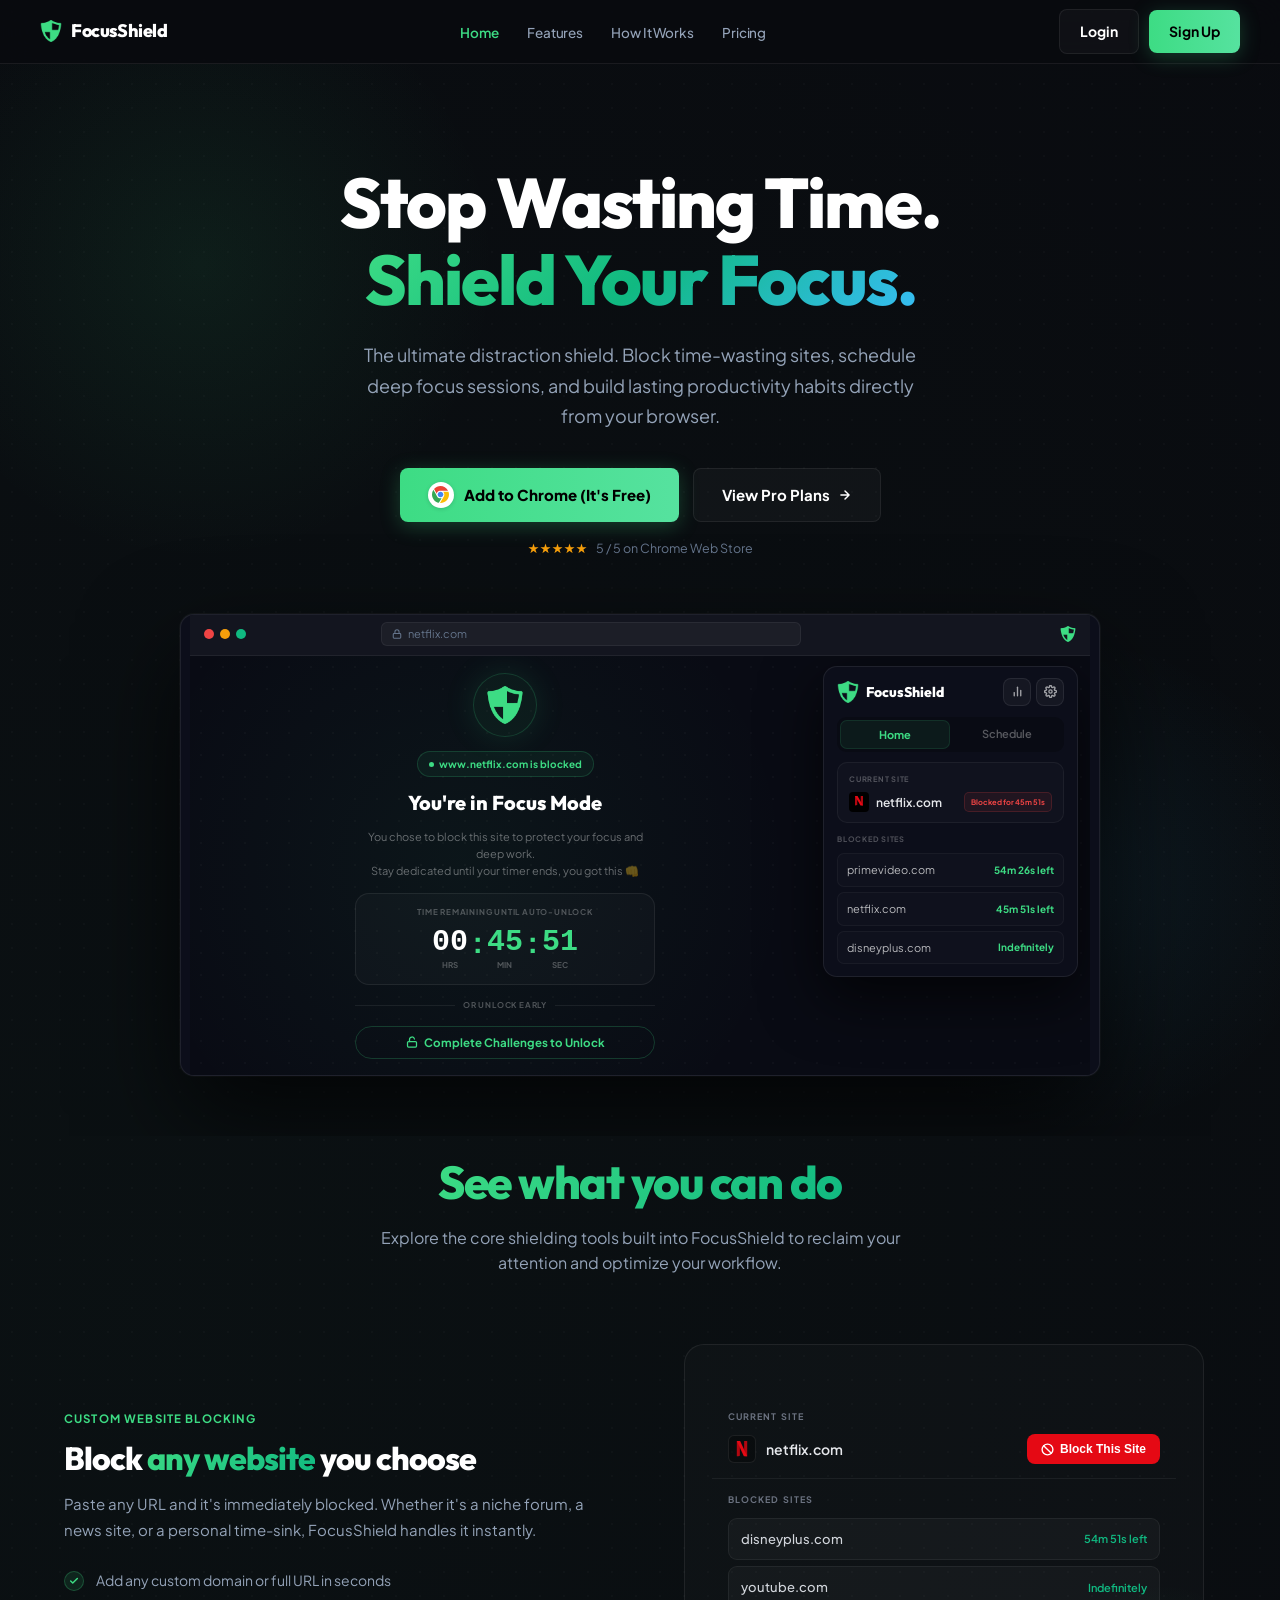
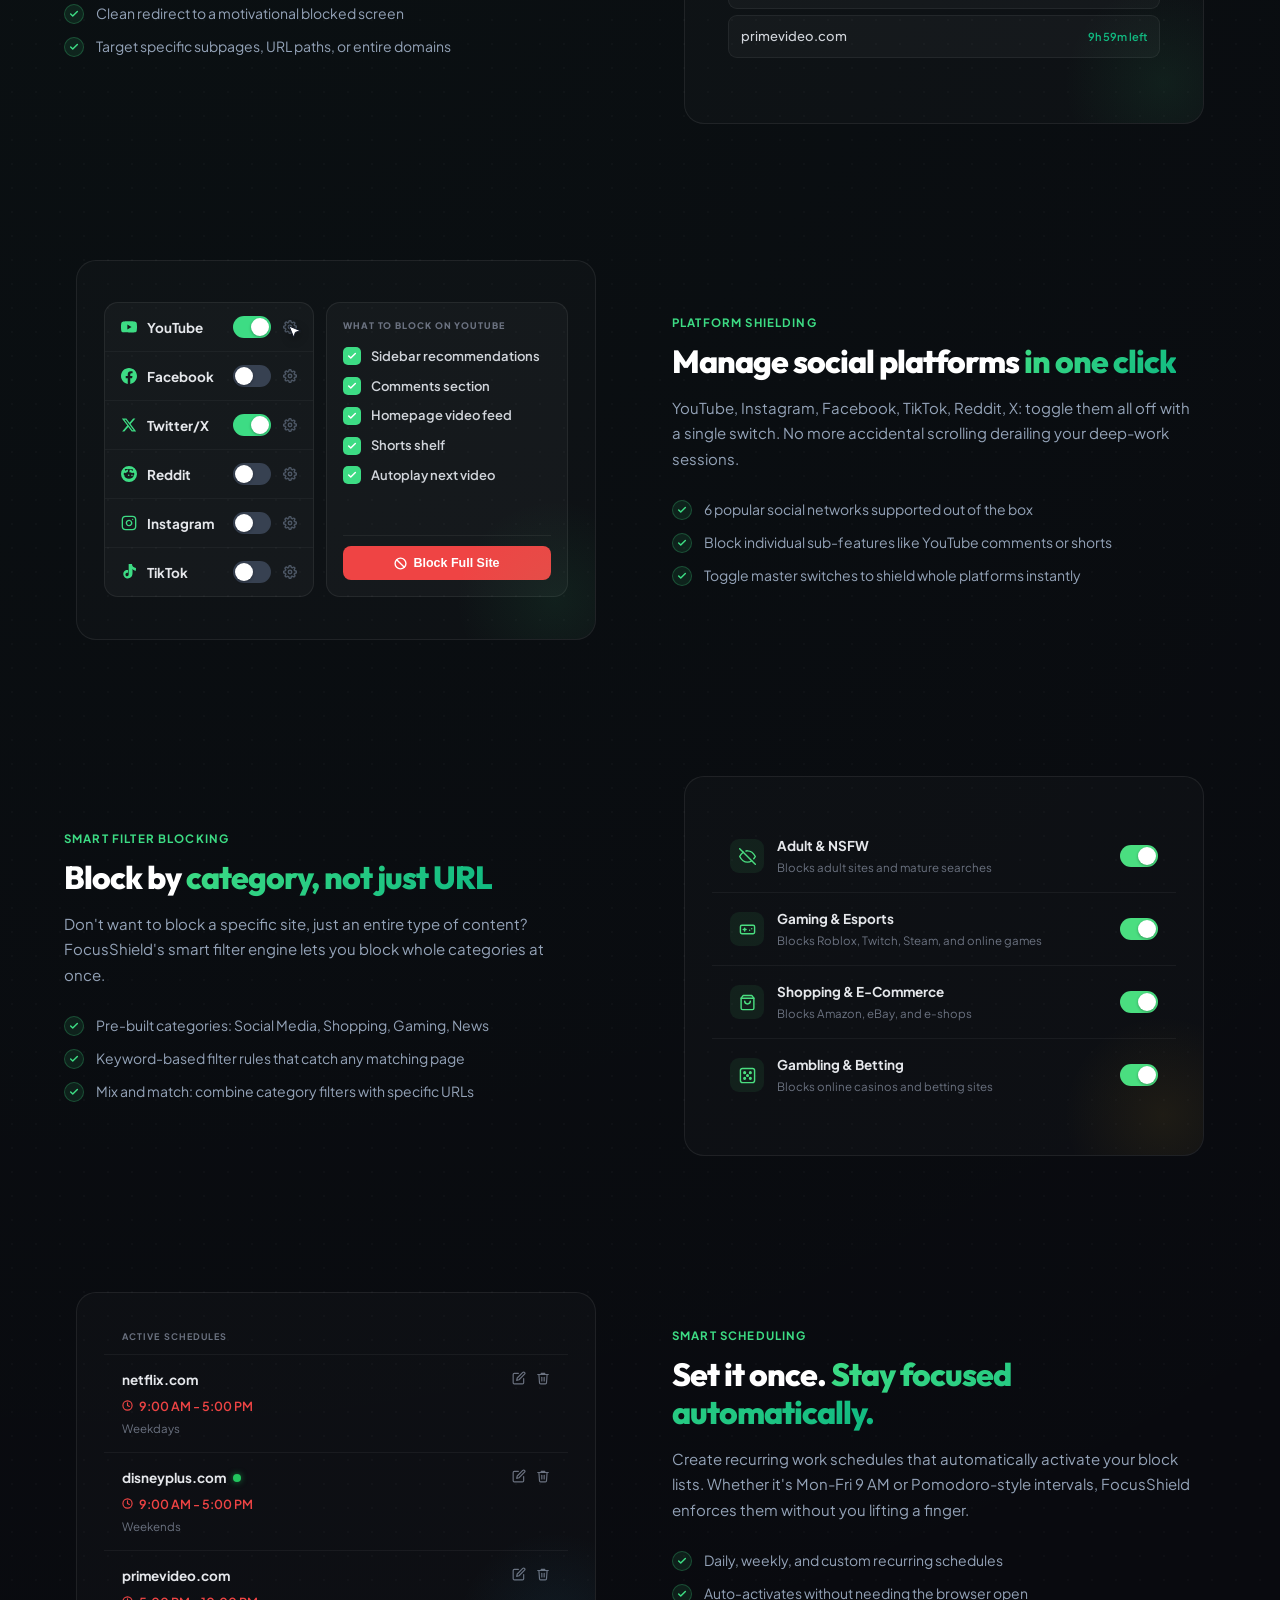
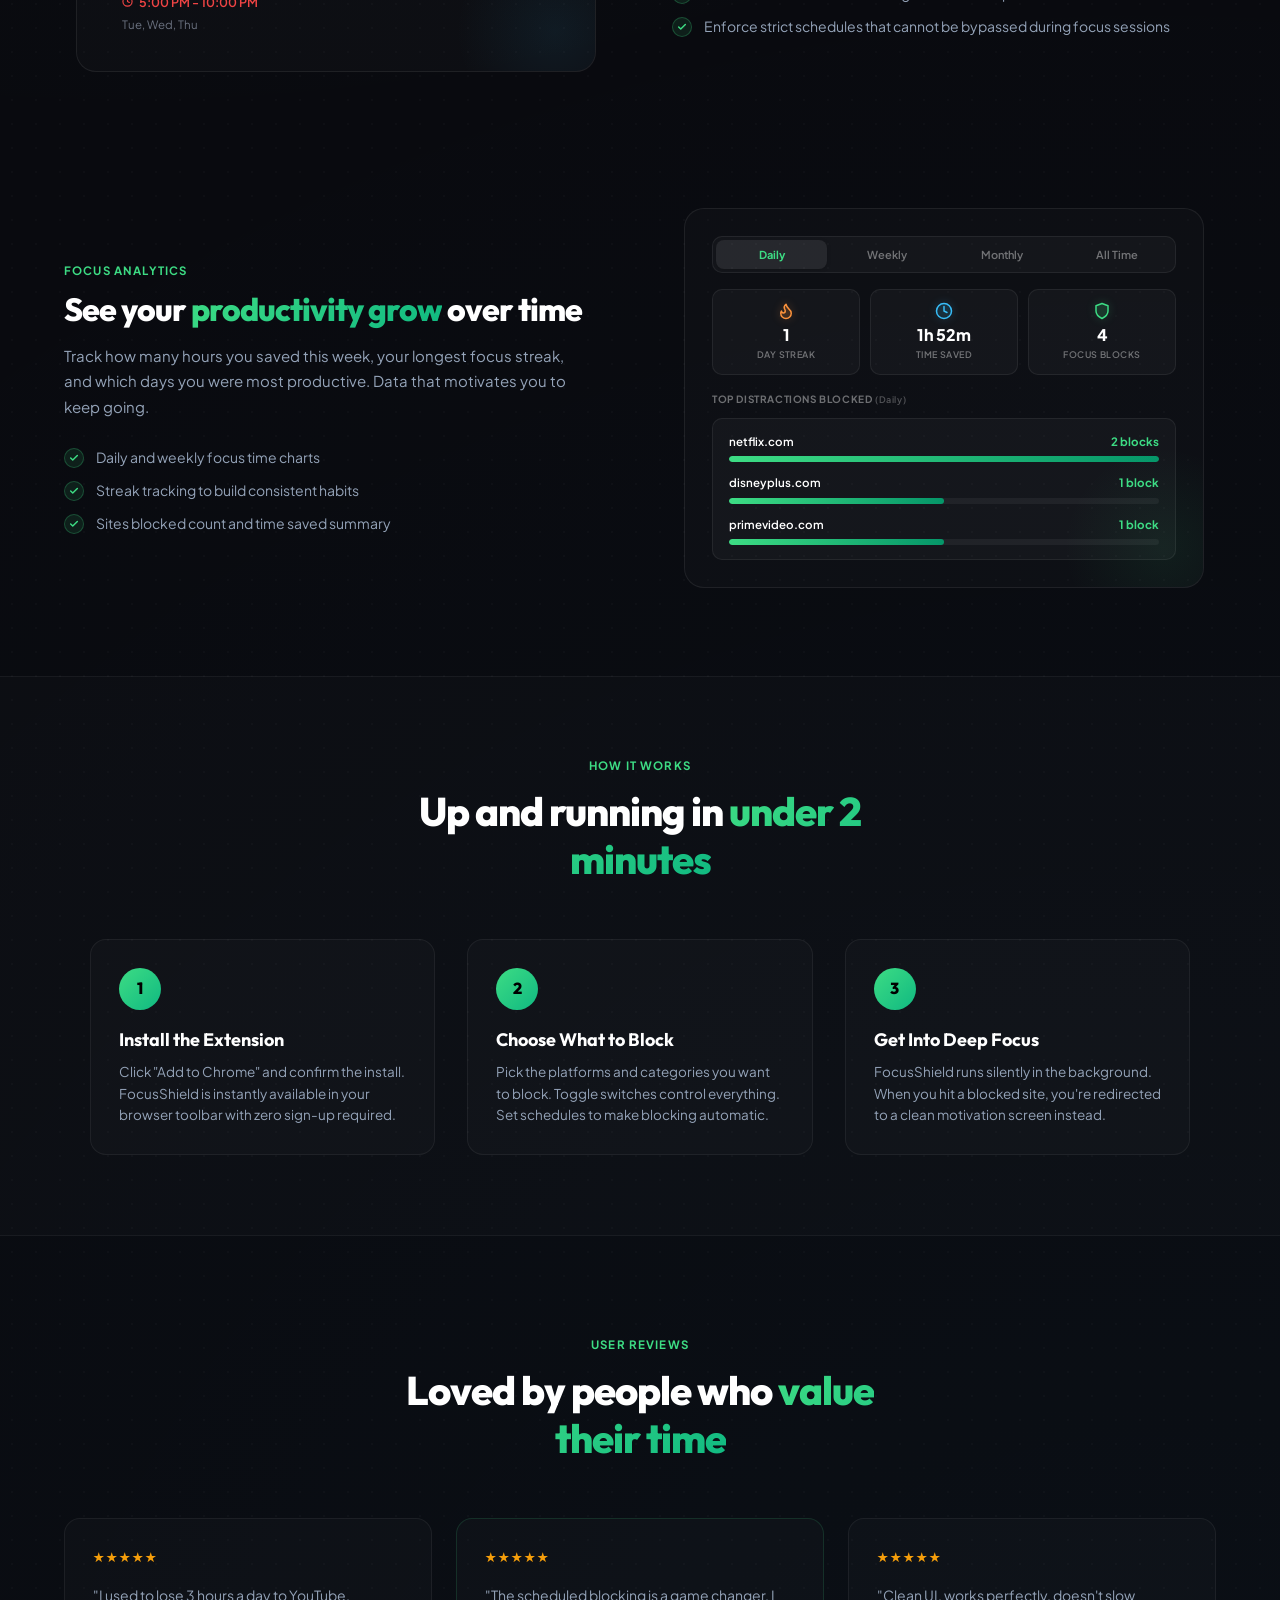
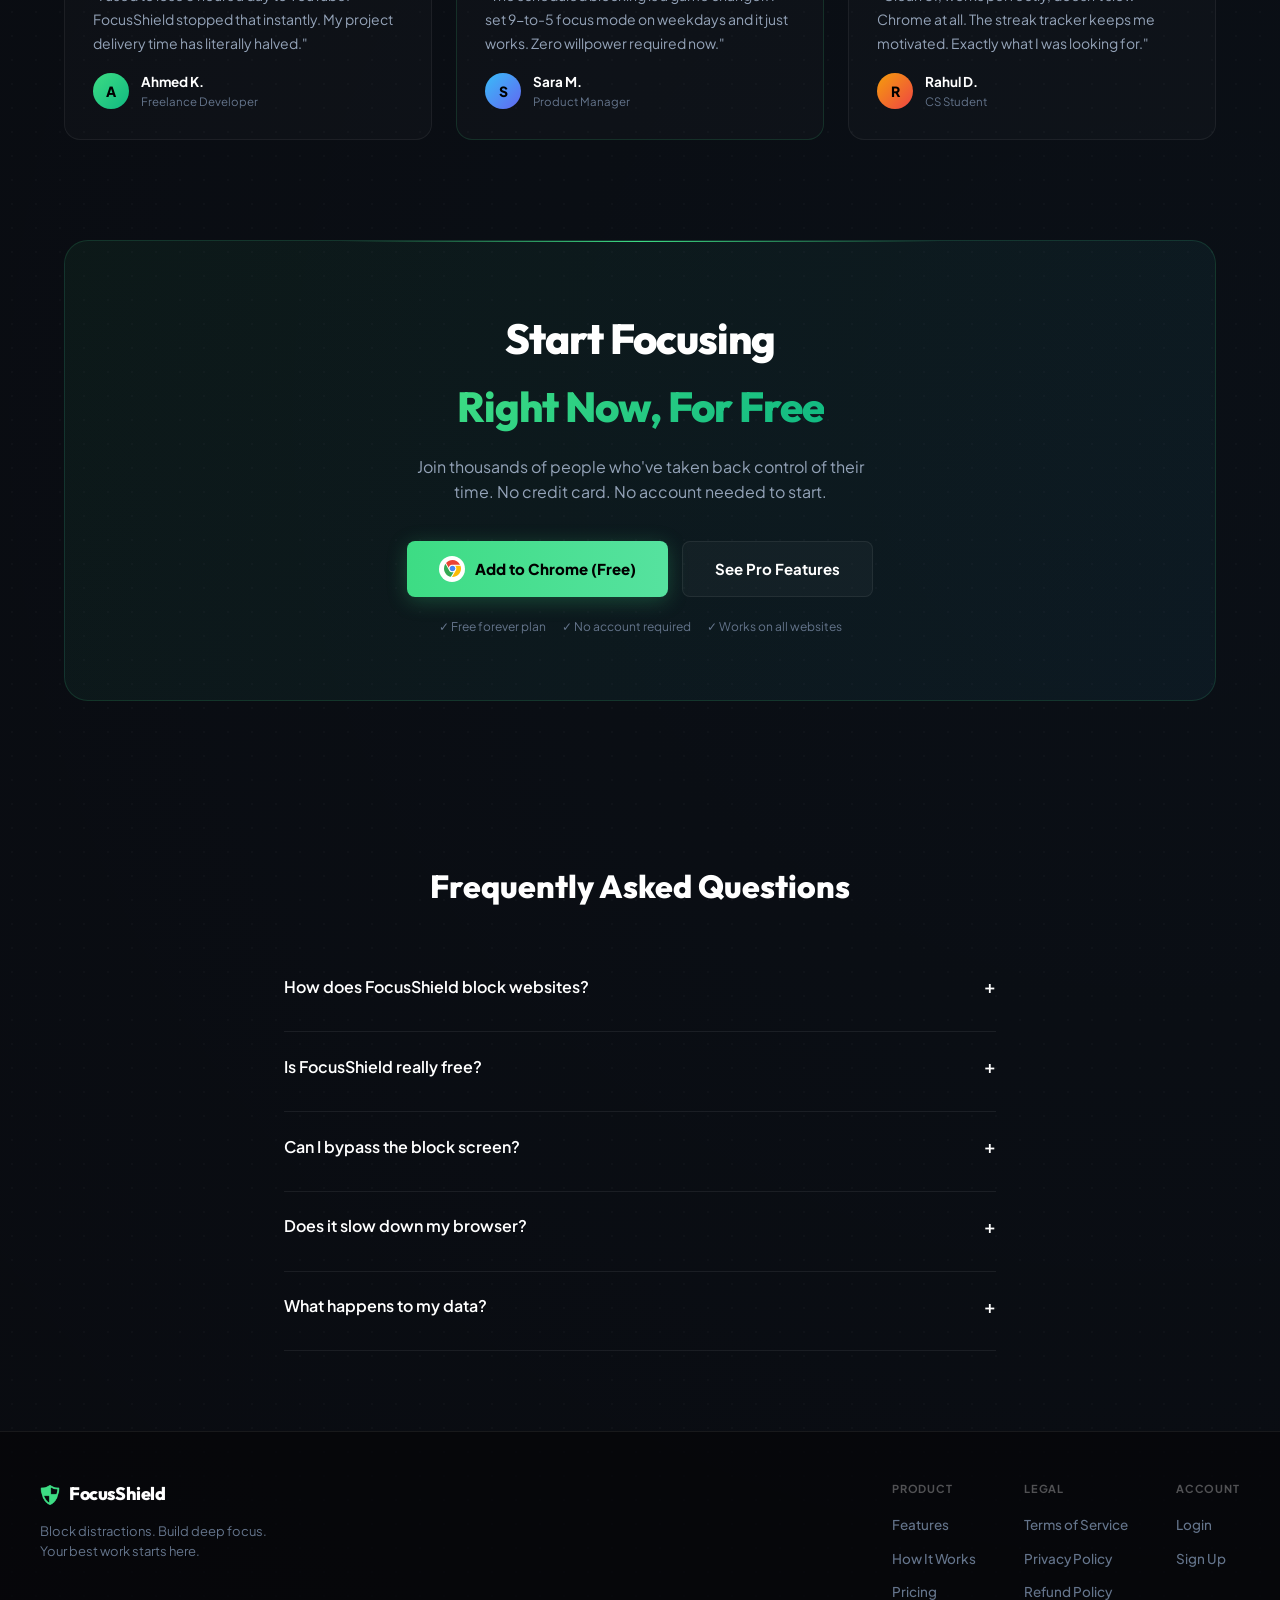
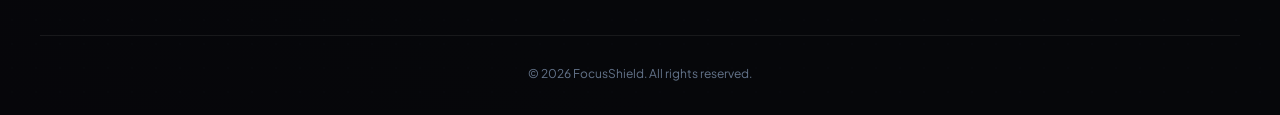
==== commit 7023caa5: "style: update homepage hero subtitle to the distraction-shield version" ====
--- a/website/index.html
+++ b/website/index.html
@@ -842,7 +842,7 @@
         </h1>
 
         <p style="font-size: 18px; color: var(--text-secondary); max-width: 560px; margin: 0 auto 36px; line-height: 1.7; font-weight: 400;">
-          FocusShield blocks social media, enforces work schedules, and tracks your deep-work streaks, all from one sleek Chrome extension.
+          The ultimate distraction shield. Block time-wasting sites, schedule deep focus sessions, and build lasting productivity habits directly from your browser.
         </p>
 
         <div class="hero-cta-row">
@@ -1831,7 +1831,8 @@
     </div>
   </footer>
 
-  <script src="app.js?v=4"></script>
+  <script src="supabase.js?v=2"></script>
+  <script src="app.js?v=5"></script>
   <script>
     (function(){
       var toggle = document.getElementById('nav-toggle');
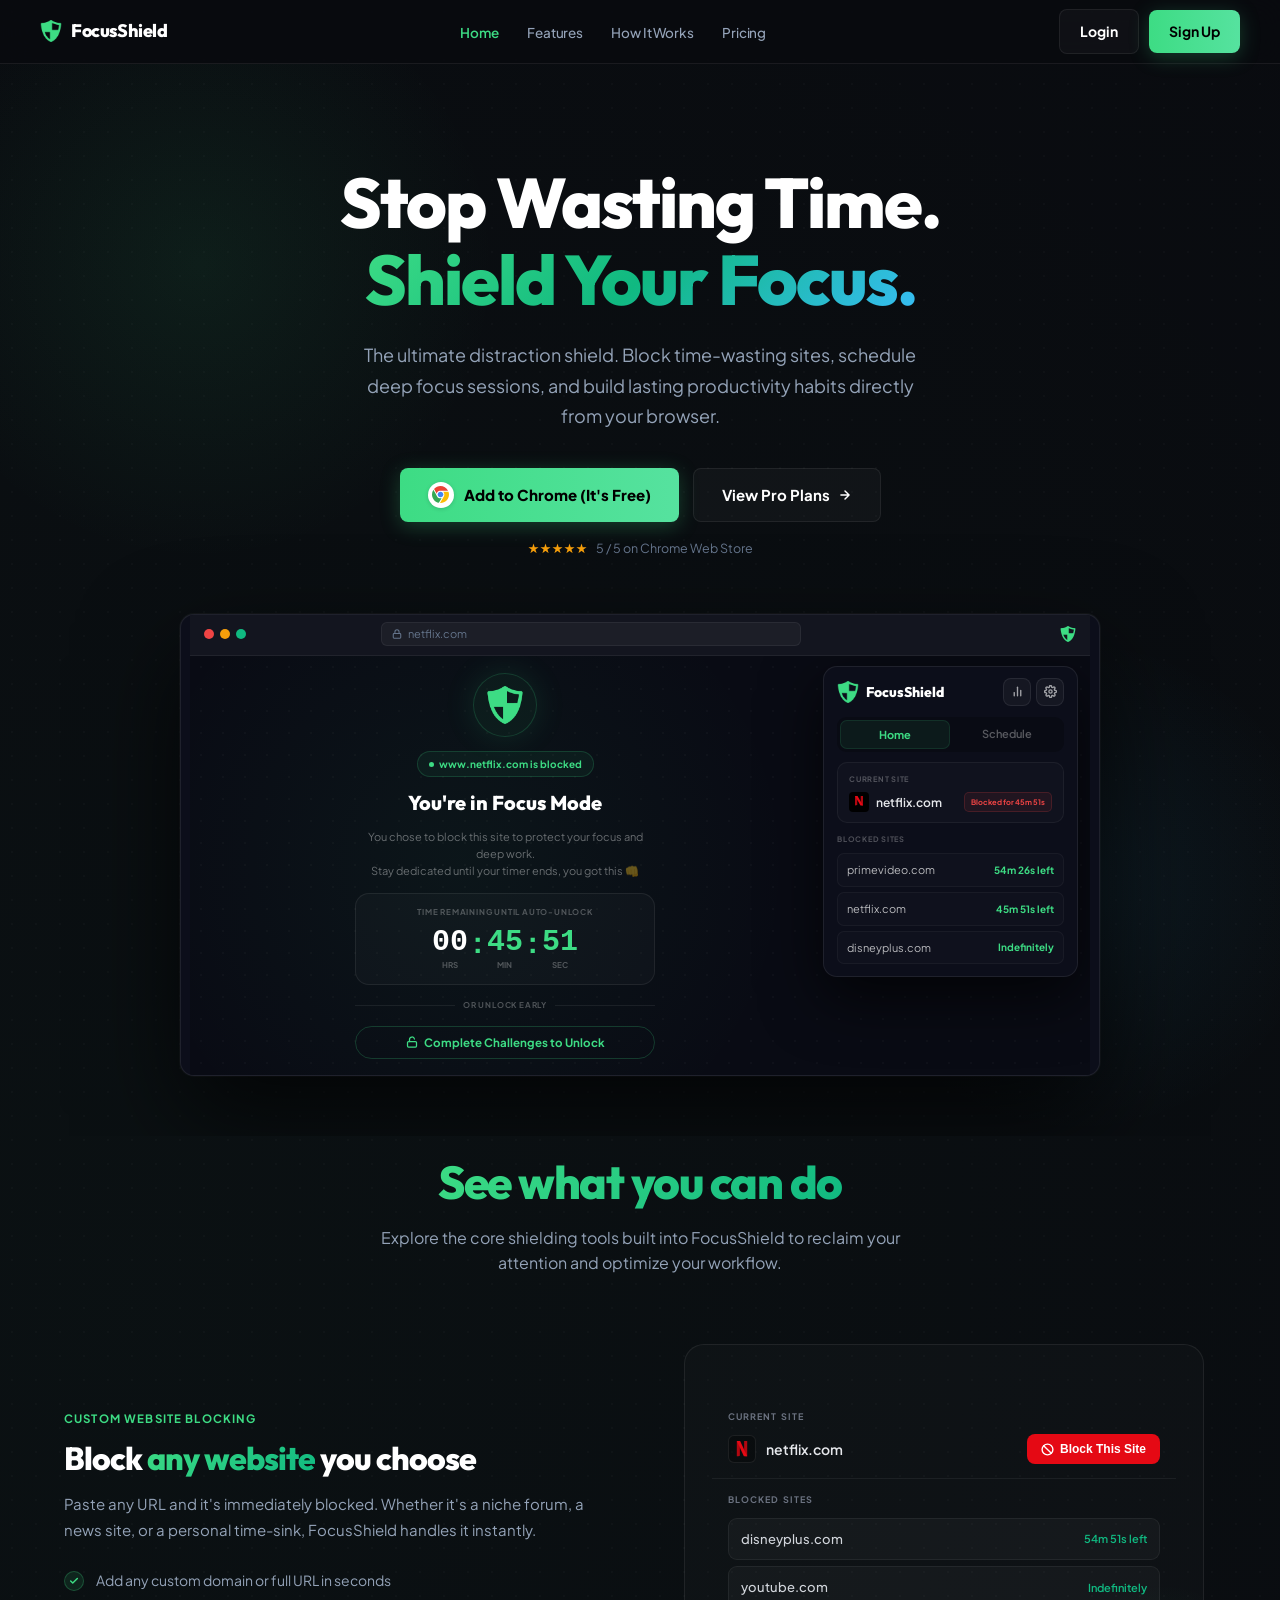
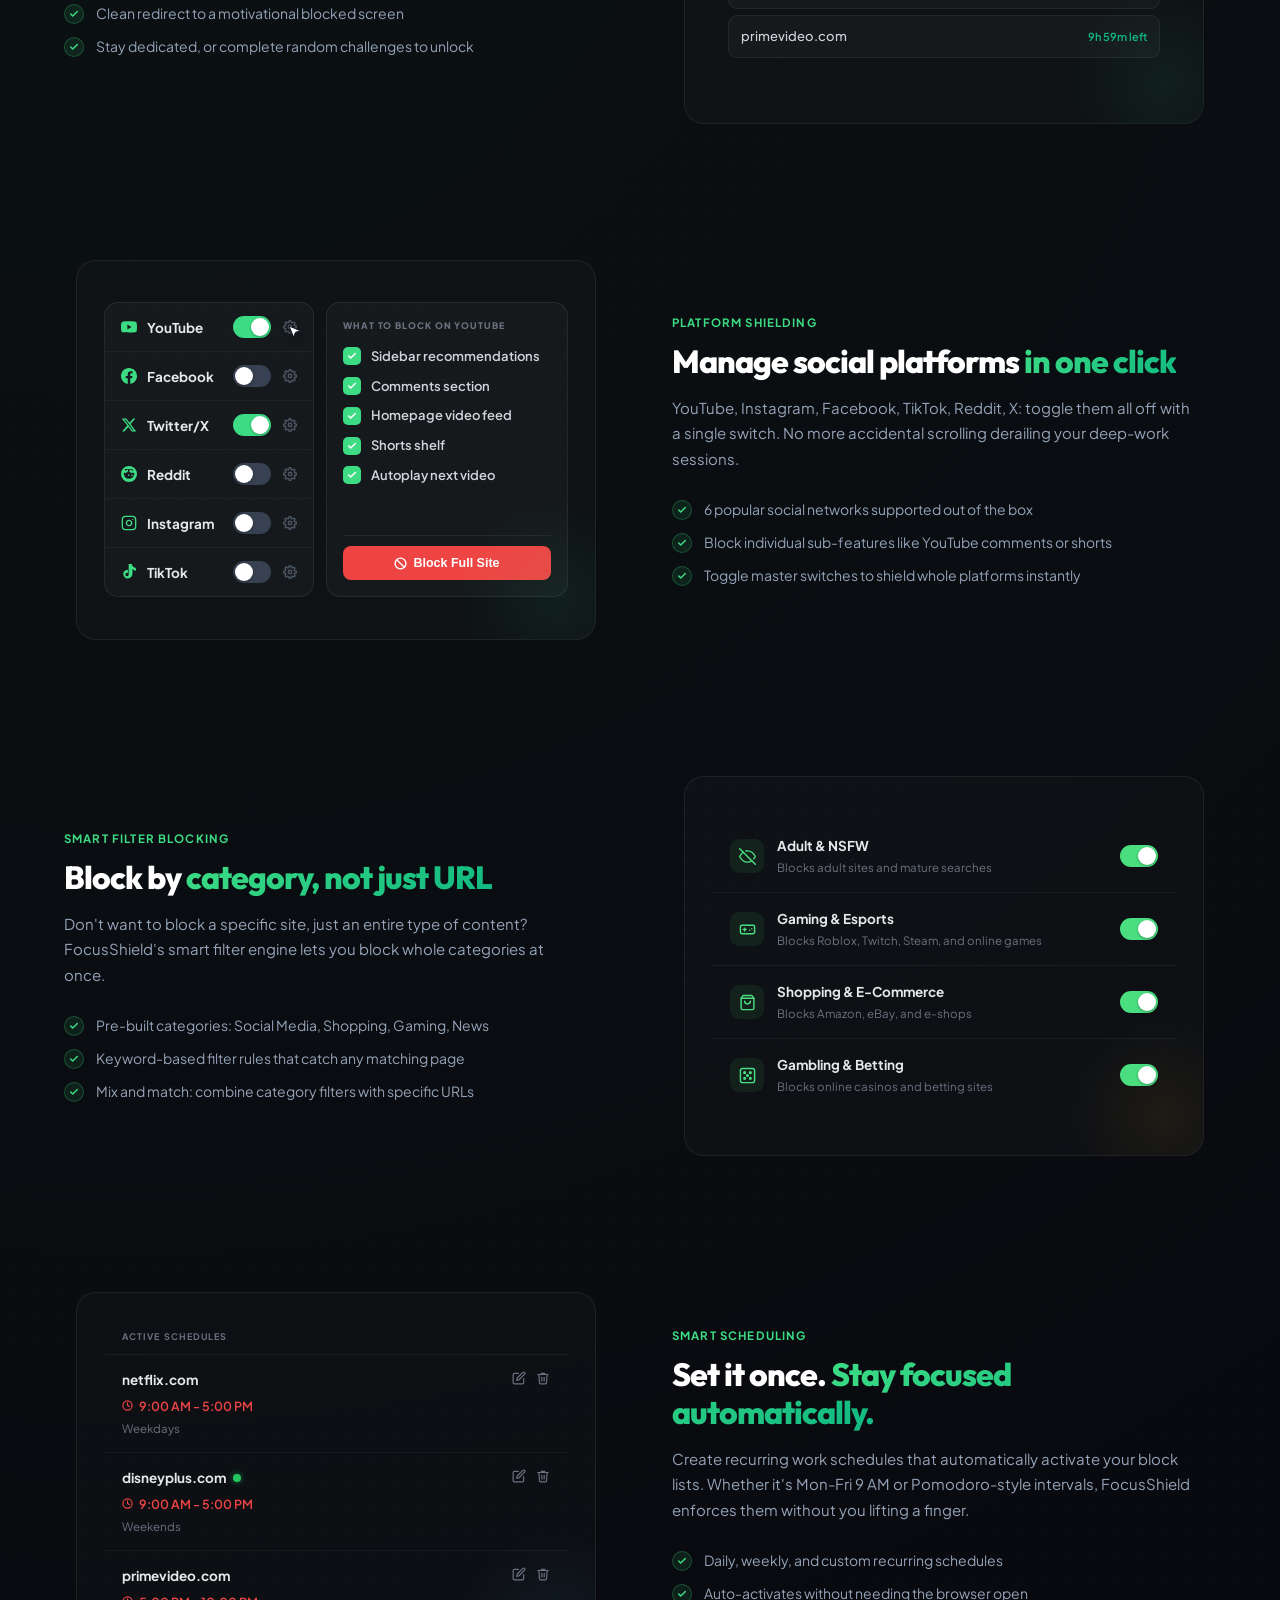
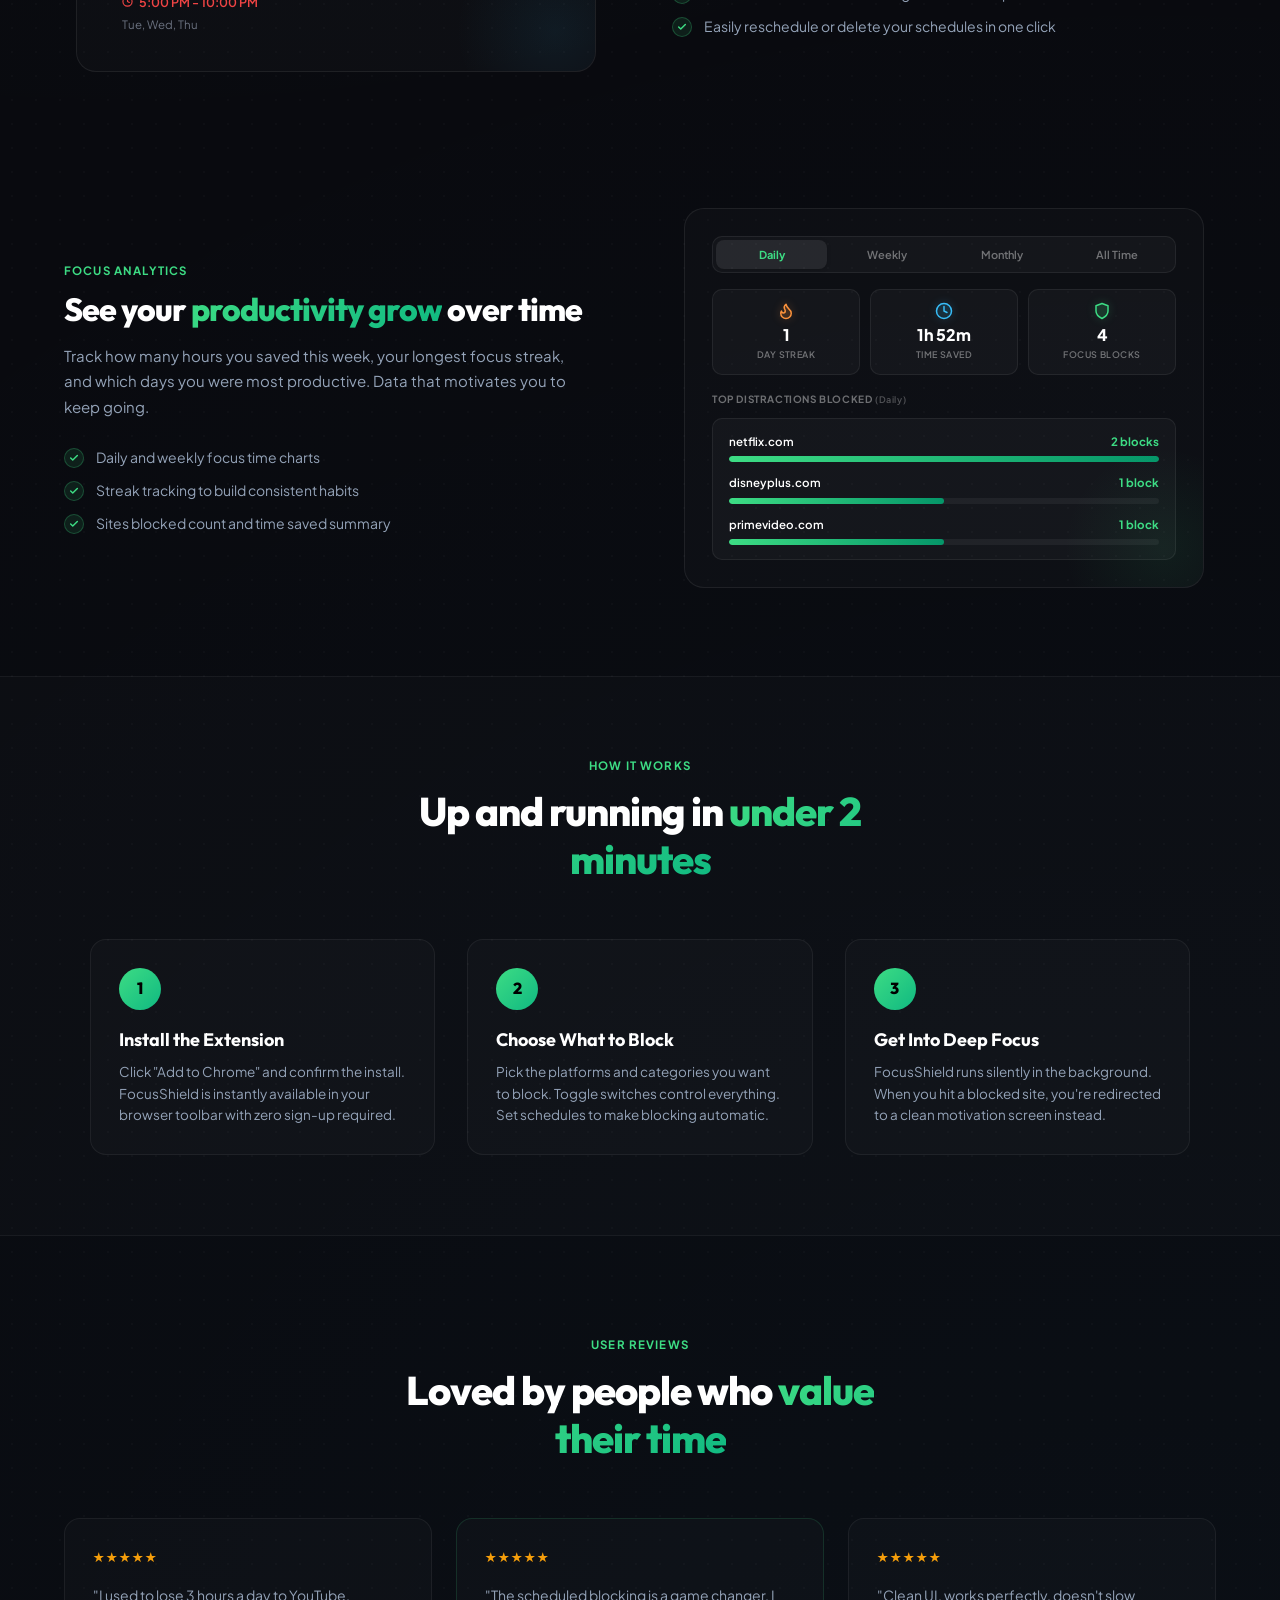
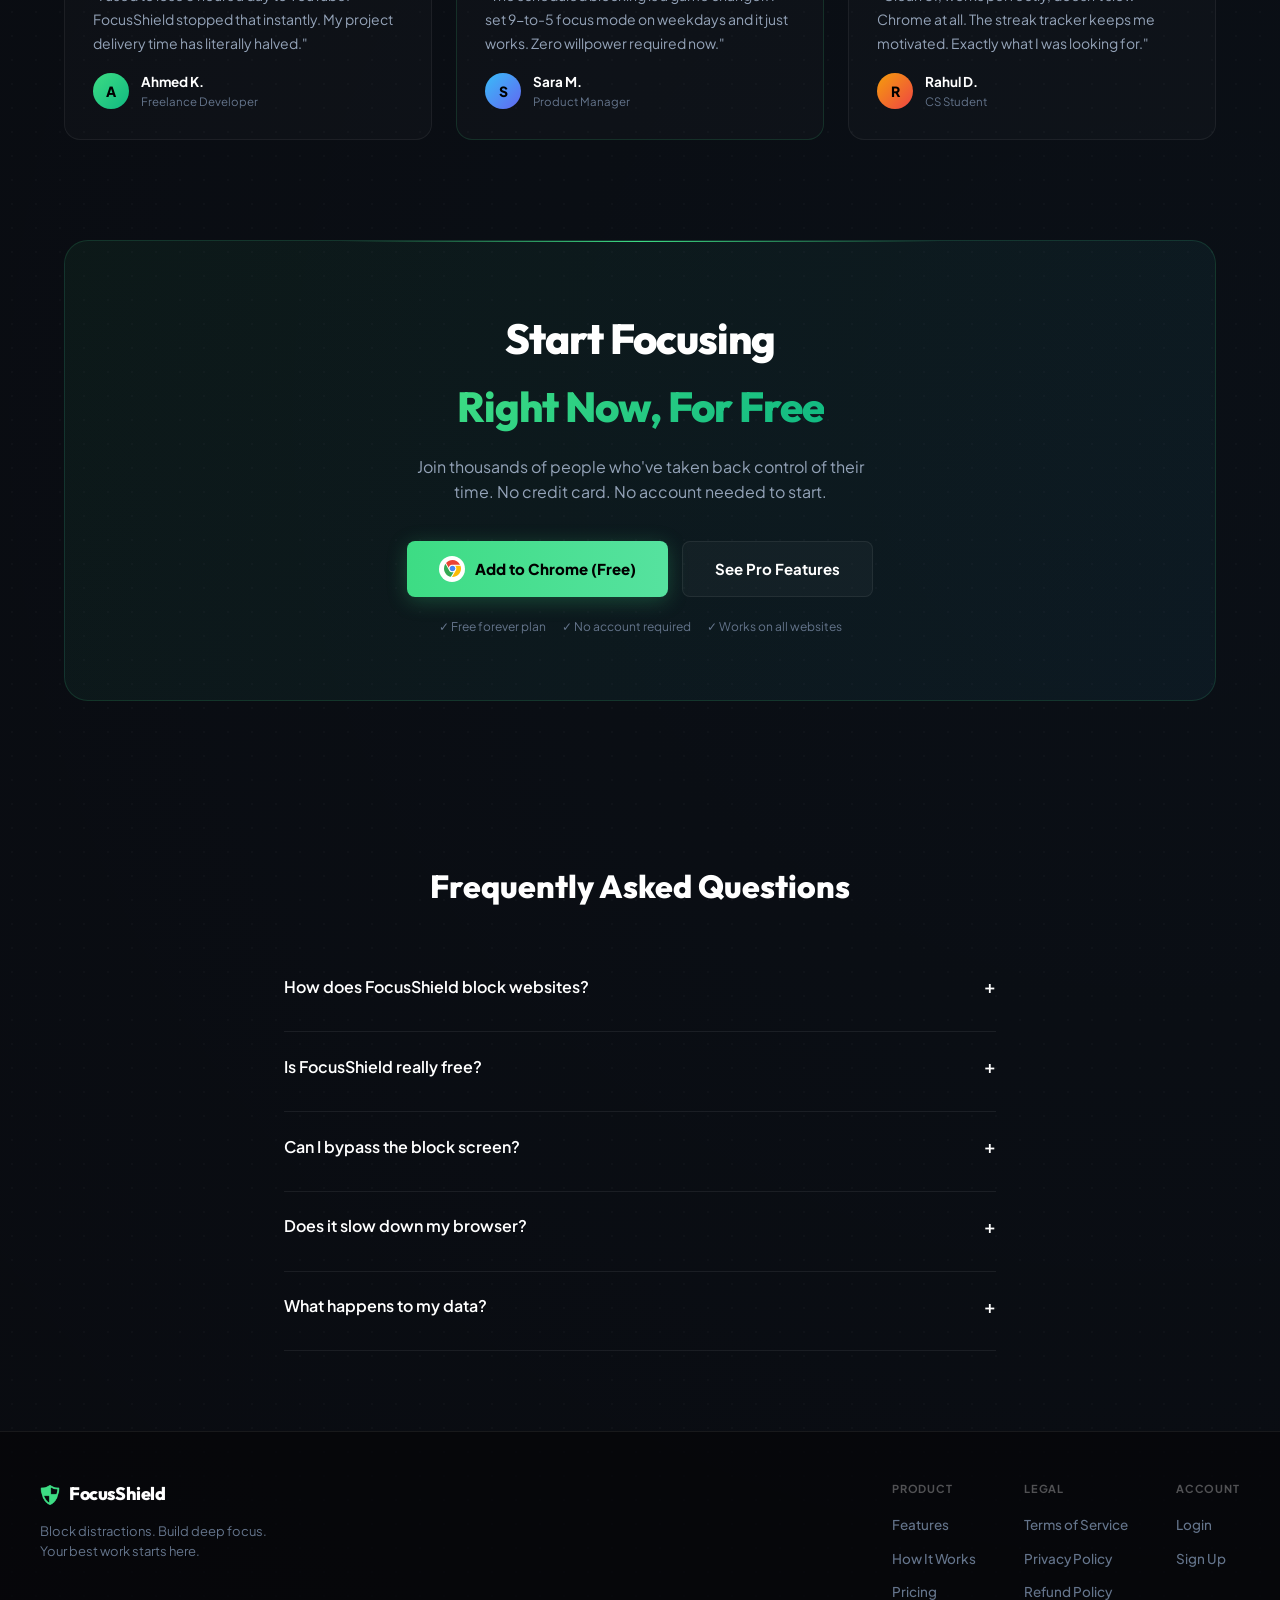
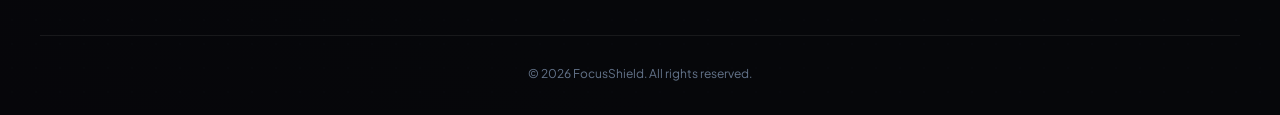
==== commit cd8dd859: "feat: link CTA buttons to Chrome Web Store with target blank" ====
--- a/website/index.html
+++ b/website/index.html
@@ -846,7 +846,7 @@
         </p>
 
         <div class="hero-cta-row">
-          <a href="#" class="btn btn-primary" style="padding: 14px 28px; font-size: 15px; display:inline-flex; align-items:center; gap:10px; color:#000; font-weight:800;">
+          <a href="https://chromewebstore.google.com/detail/koebbidnfdpdmnjkalelnedkpopdcbmo?utm_source=item-share-cb" target="_blank" rel="noopener noreferrer" class="btn btn-primary" style="padding: 14px 28px; font-size: 15px; display:inline-flex; align-items:center; gap:10px; color:#000; font-weight:800;">
             <div style="width:26px;height:26px;border-radius:50%;background:#fff;display:flex;align-items:center;justify-content:center;flex-shrink:0;box-shadow:0 1px 4px rgba(0,0,0,0.15);">
               <svg width="17" height="17" viewBox="0 0 48 48" xmlns="http://www.w3.org/2000/svg"><g fill="none" fill-rule="evenodd"><path d="M5.795 8.361C16.952-4.624 37.639-2.06 45.373 13.107c-5.444.002-13.97-.002-18.586 0-3.349.001-5.511-.075-7.852 1.158-2.753 1.449-4.83 4.135-5.555 7.29L5.795 8.36z" fill="#EA4335"/><path d="M16.015 24c0 4.4 3.578 7.98 7.977 7.98 4.398 0 7.976-3.58 7.976-7.98s-3.578-7.98-7.976-7.98c-4.4 0-7.977 3.58-7.977 7.98z" fill="#4285F4"/><path d="M27.088 34.446c-4.477 1.33-9.716-.145-12.586-5.099-2.19-3.782-7.978-13.864-10.609-18.45C-5.322 25.02 2.619 44.264 19.346 47.549l7.742-13.103z" fill="#34A853"/><path d="M31.401 16.018c3.73 3.468 4.542 9.084 2.016 13.439-1.903 3.28-7.977 13.531-10.92 18.495 17.234 1.062 29.797-15.828 24.122-31.934H31.401z" fill="#FBBC05"/></g></svg>
             </div>
@@ -1036,7 +1036,7 @@
               </li>
               <li>
                 <span class="check"><svg xmlns="http://www.w3.org/2000/svg" width="10" height="10" viewBox="0 0 24 24" fill="none" stroke="currentColor" stroke-width="3.5" stroke-linecap="round" stroke-linejoin="round"><polyline points="20 6 9 17 4 12"/></svg></span>
-                Target specific subpages, URL paths, or entire domains
+                Stay dedicated, or complete random challenges to unlock
               </li>
             </ul>
           </div>
@@ -1450,7 +1450,7 @@
               </li>
               <li>
                 <span class="check"><svg xmlns="http://www.w3.org/2000/svg" width="10" height="10" viewBox="0 0 24 24" fill="none" stroke="currentColor" stroke-width="3.5" stroke-linecap="round" stroke-linejoin="round"><polyline points="20 6 9 17 4 12"/></svg></span>
-                Enforce strict schedules that cannot be bypassed during focus sessions
+                Easily reschedule or delete your schedules in one click
               </li>
             </ul>
           </div>
@@ -1726,7 +1726,7 @@
       <h2>Start Focusing<br><span>Right Now, For Free</span></h2>
       <p>Join thousands of people who've taken back control of their time. No credit card. No account needed to start.</p>
       <div style="display: flex; gap: 14px; justify-content: center; flex-wrap: wrap;">
-        <a href="#" class="btn btn-primary" style="padding: 15px 32px; font-size: 15px; display:inline-flex; align-items:center; gap:10px; color:#000; font-weight:800;">
+        <a href="https://chromewebstore.google.com/detail/koebbidnfdpdmnjkalelnedkpopdcbmo?utm_source=item-share-cb" target="_blank" rel="noopener noreferrer" class="btn btn-primary" style="padding: 15px 32px; font-size: 15px; display:inline-flex; align-items:center; gap:10px; color:#000; font-weight:800;">
           <div style="width:26px;height:26px;border-radius:50%;background:#fff;display:flex;align-items:center;justify-content:center;flex-shrink:0;">
             <svg width="17" height="17" viewBox="0 0 48 48" xmlns="http://www.w3.org/2000/svg"><g fill="none" fill-rule="evenodd"><path d="M5.795 8.361C16.952-4.624 37.639-2.06 45.373 13.107c-5.444.002-13.97-.002-18.586 0-3.349.001-5.511-.075-7.852 1.158-2.753 1.449-4.83 4.135-5.555 7.29L5.795 8.36z" fill="#EA4335"/><path d="M16.015 24c0 4.4 3.578 7.98 7.977 7.98 4.398 0 7.976-3.58 7.976-7.98s-3.578-7.98-7.976-7.98c-4.4 0-7.977 3.58-7.977 7.98z" fill="#4285F4"/><path d="M27.088 34.446c-4.477 1.33-9.716-.145-12.586-5.099-2.19-3.782-7.978-13.864-10.609-18.45C-5.322 25.02 2.619 44.264 19.346 47.549l7.742-13.103z" fill="#34A853"/><path d="M31.401 16.018c3.73 3.468 4.542 9.084 2.016 13.439-1.903 3.28-7.977 13.531-10.92 18.495 17.234 1.062 29.797-15.828 24.122-31.934H31.401z" fill="#FBBC05"/></g></svg>
           </div>
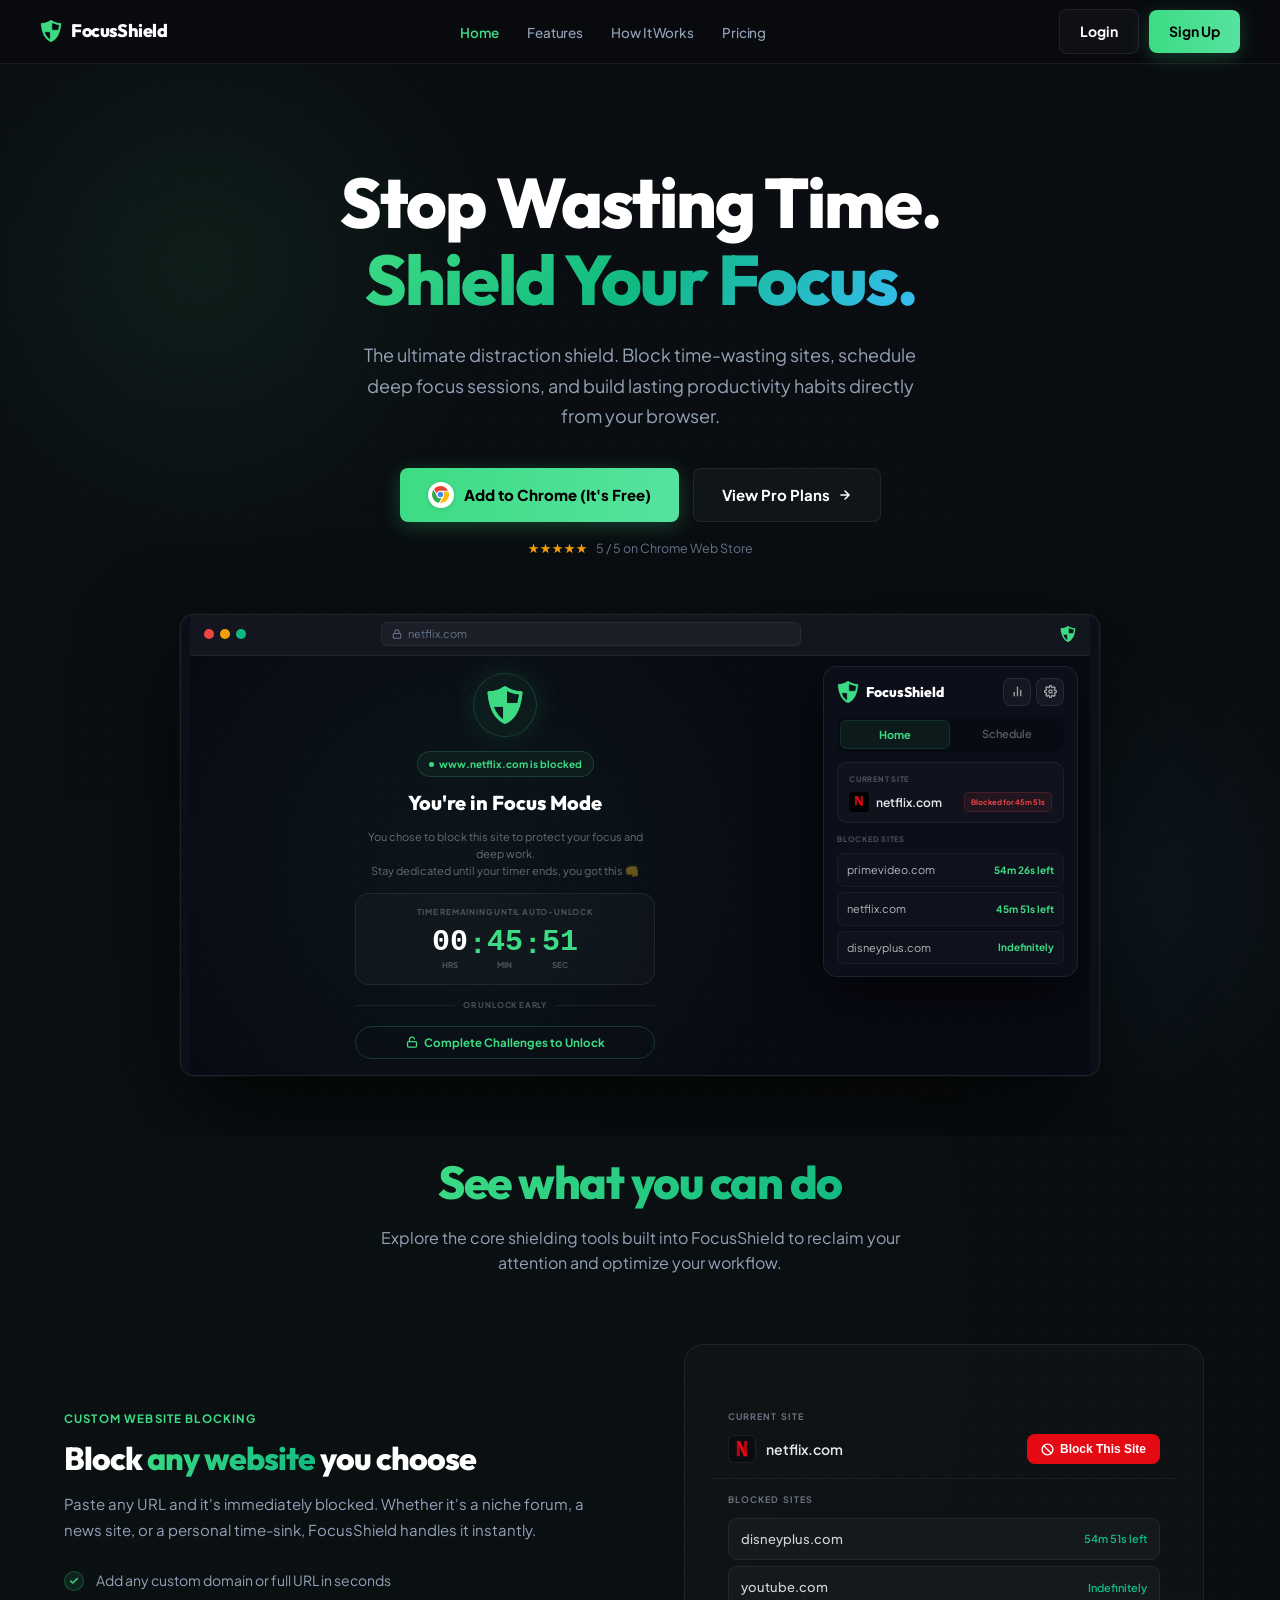
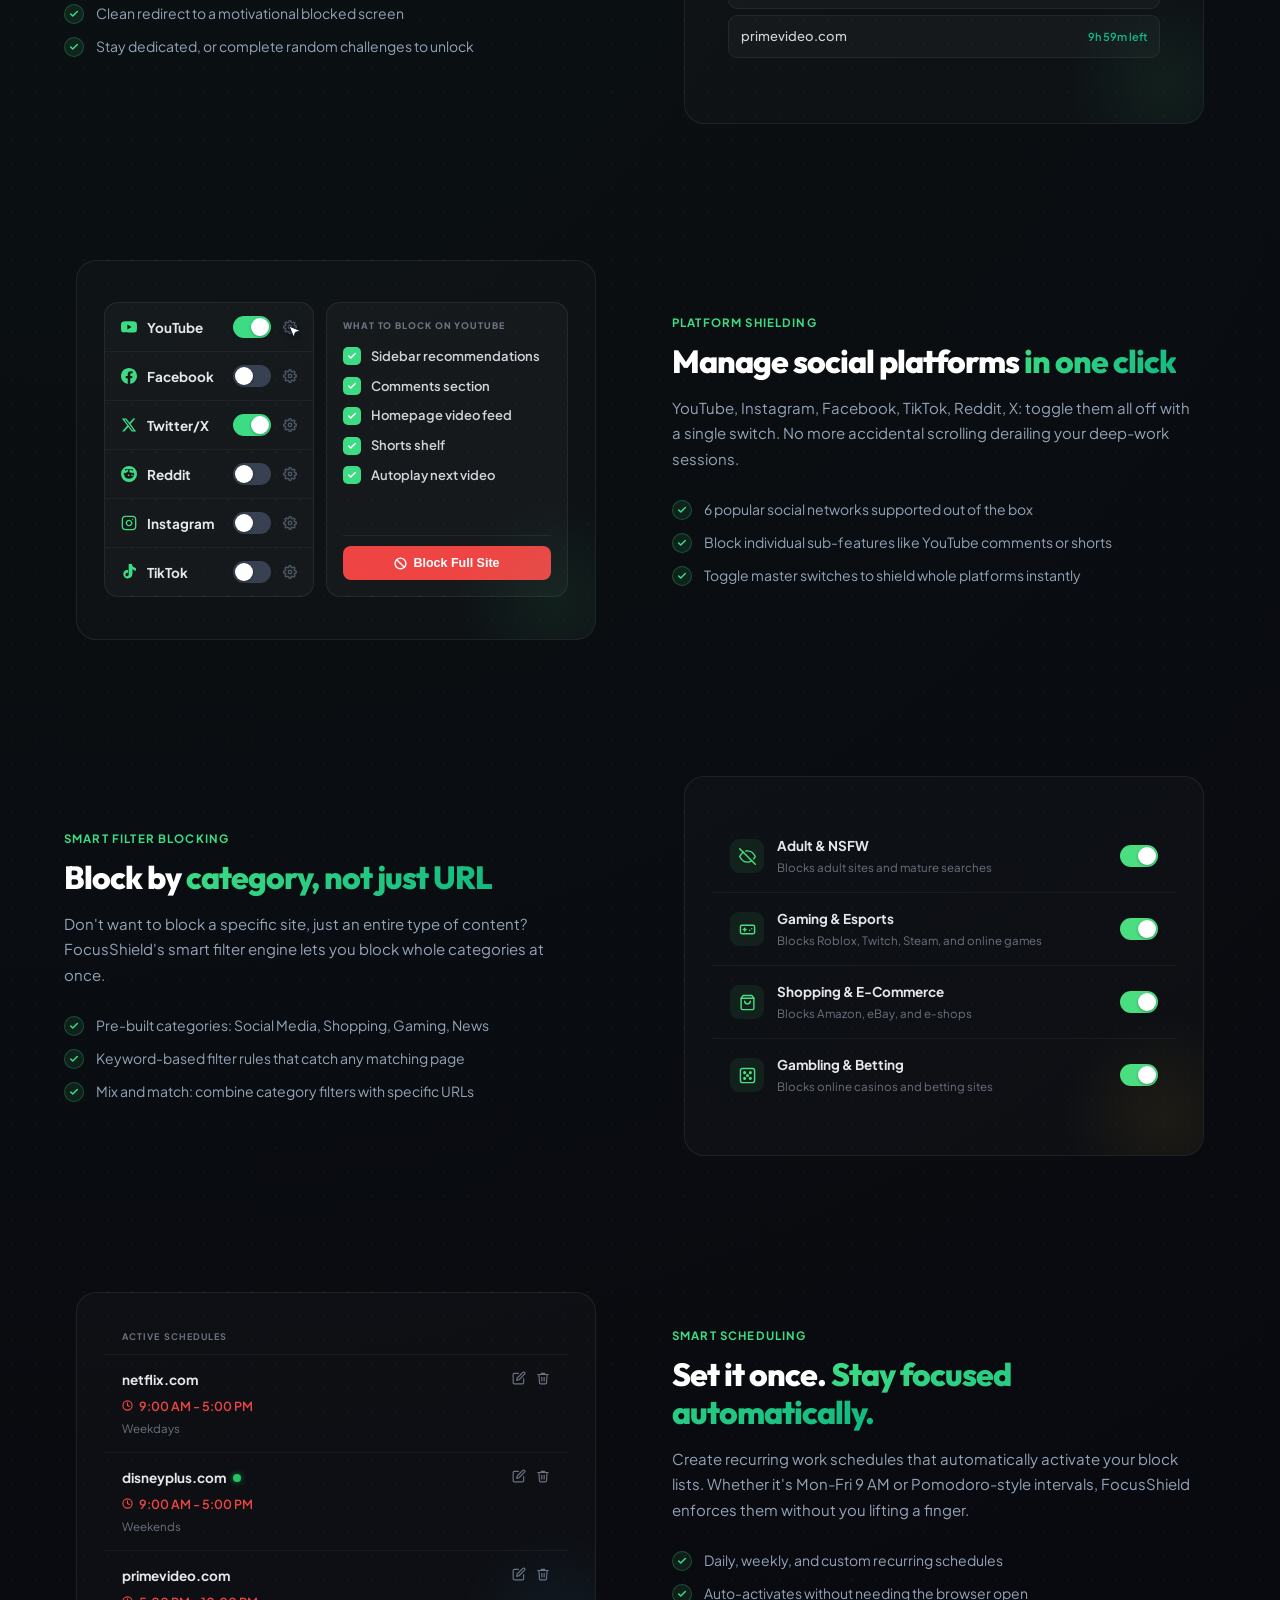
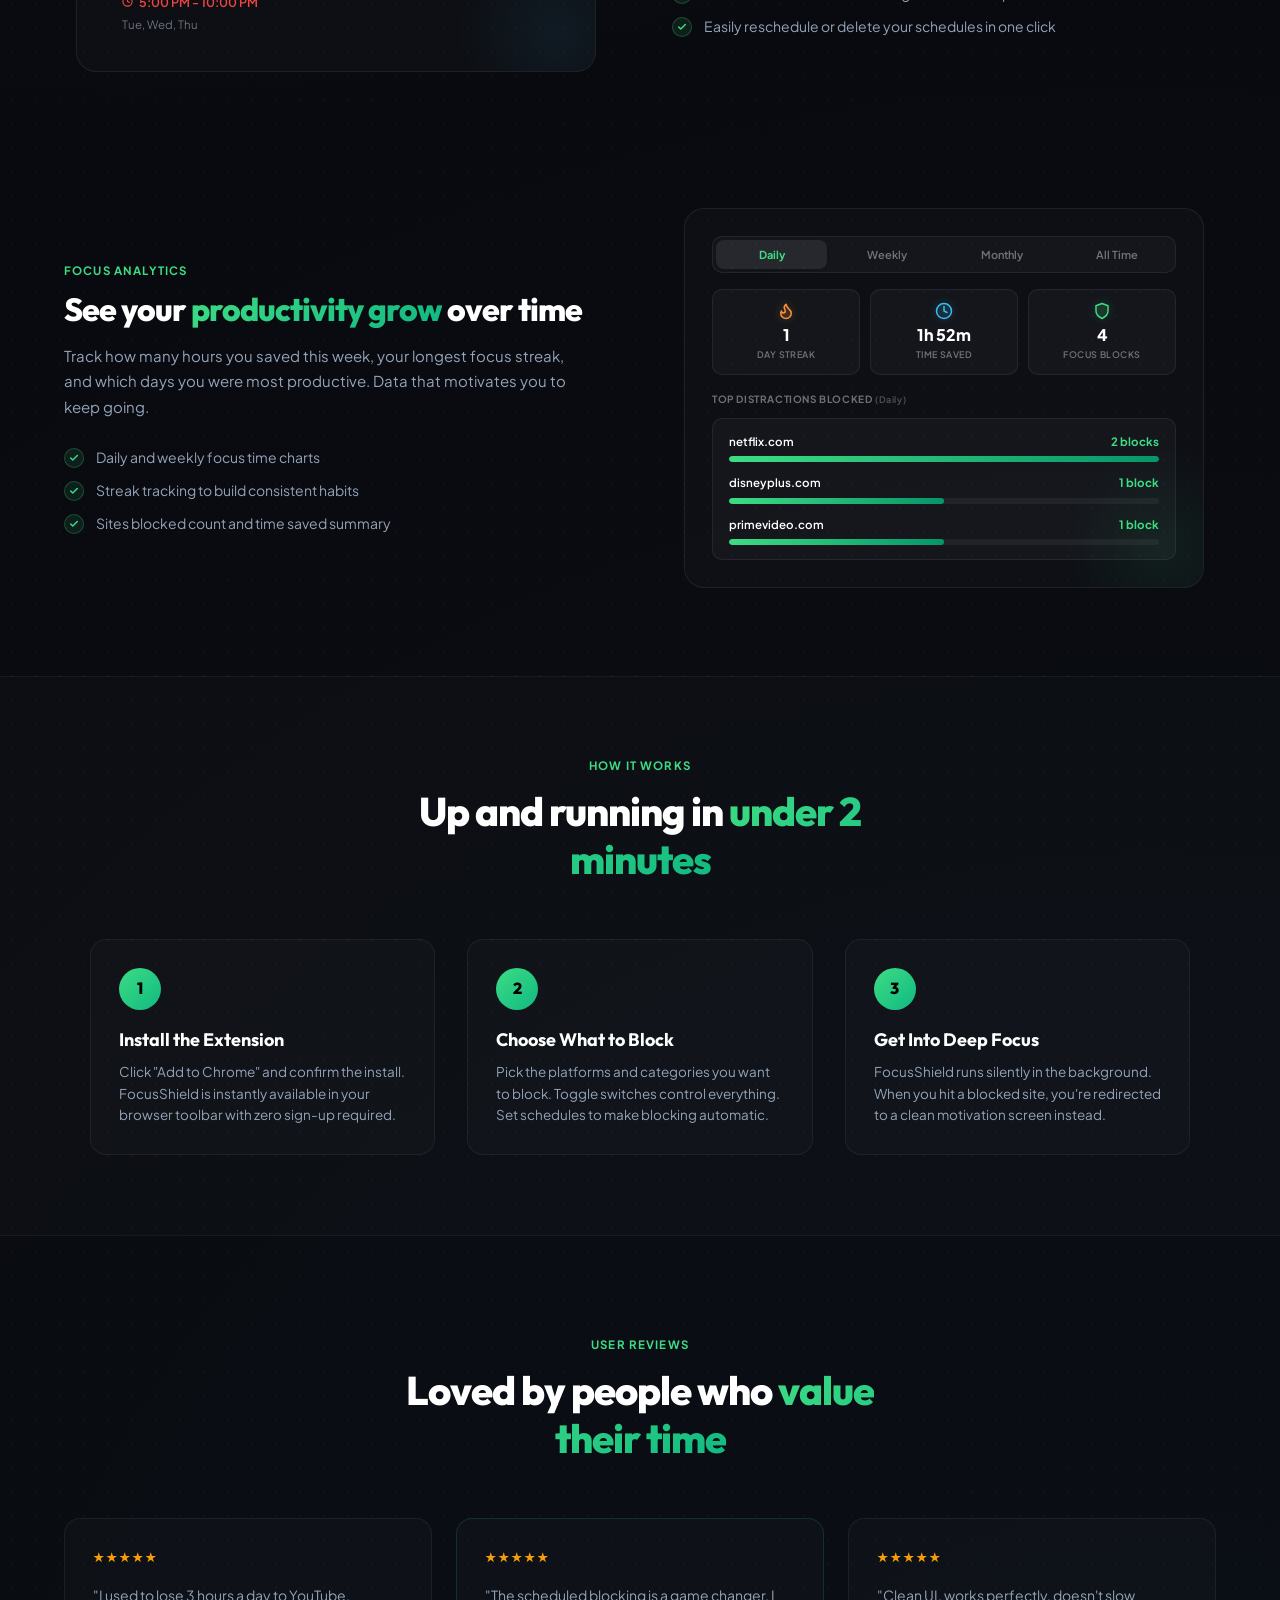
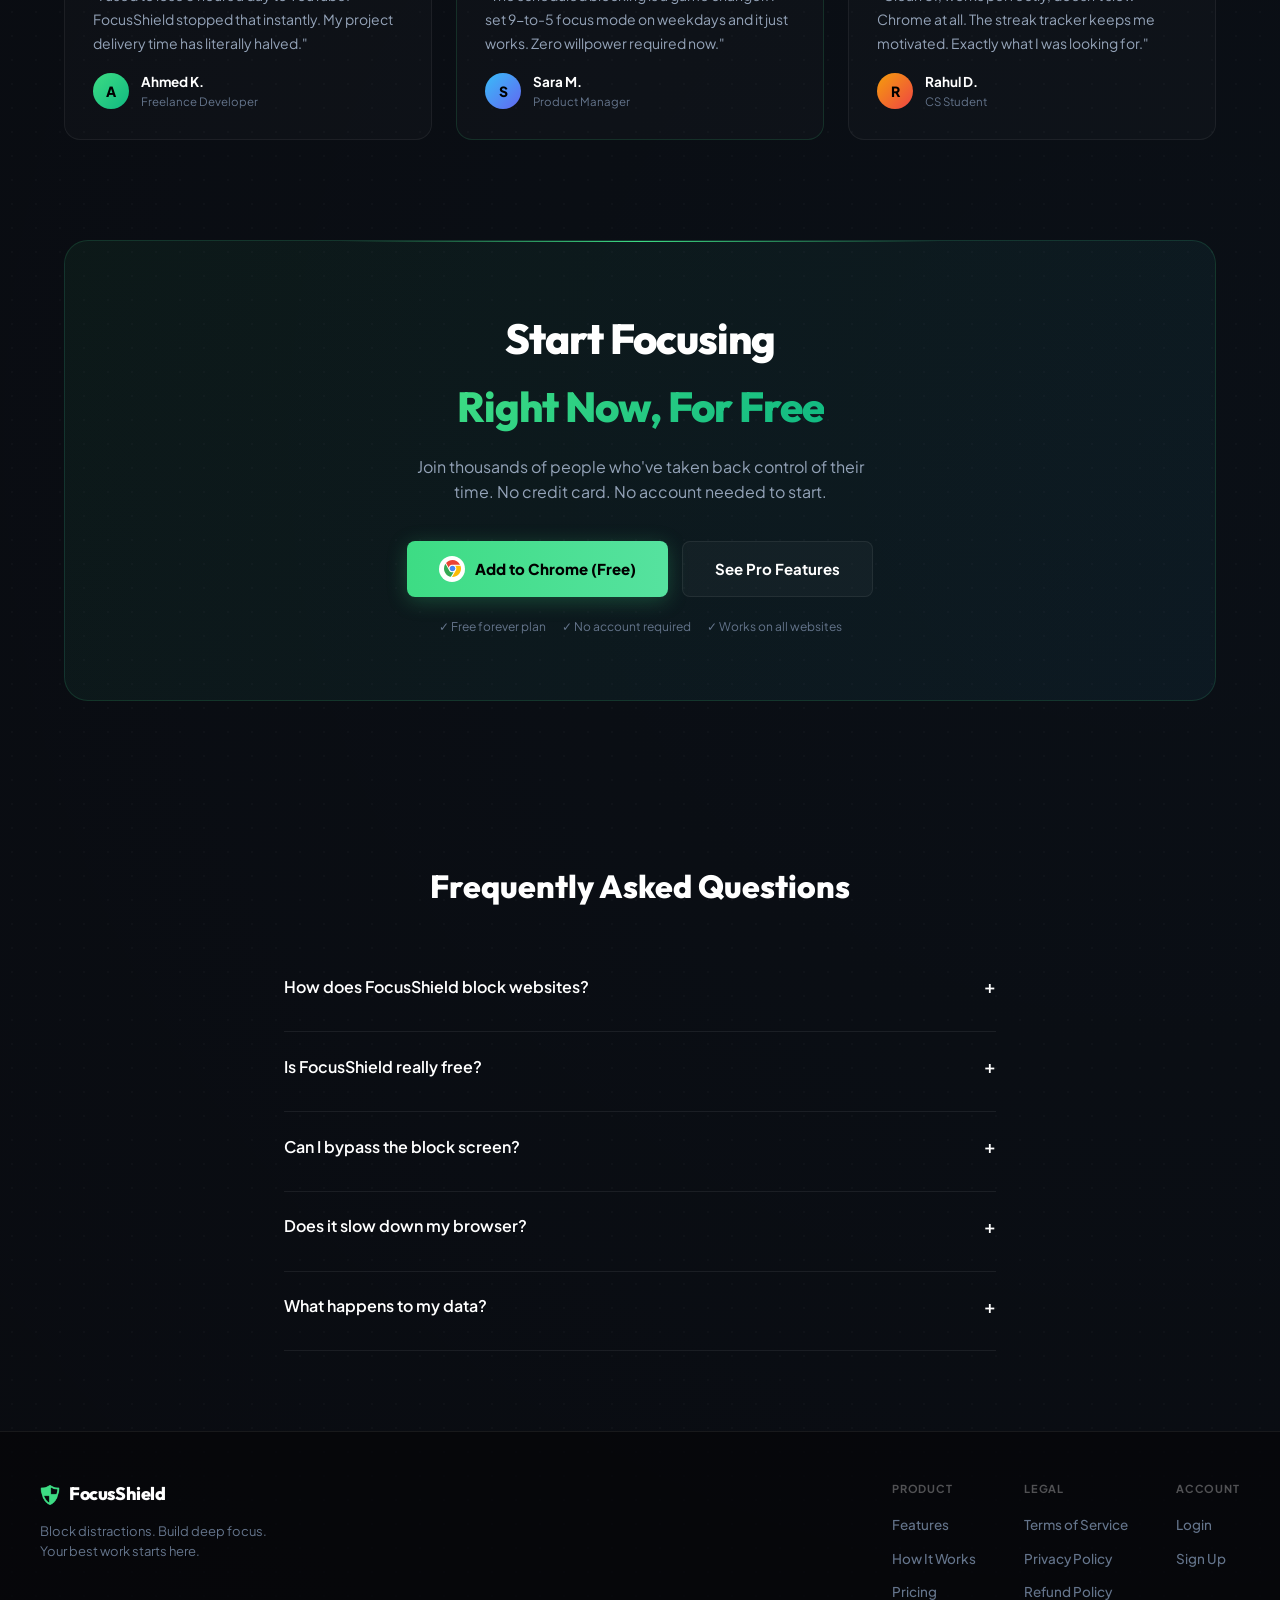
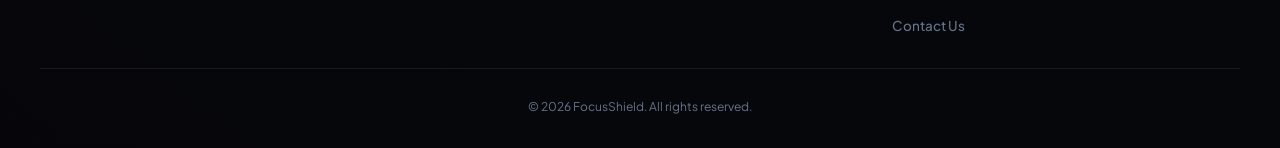
==== commit 0b8da9d1: "style: simplify contact page to form-only, add Contact Us to site footers" ====
--- a/website/index.html
+++ b/website/index.html
@@ -5,6 +5,8 @@
   <meta name="viewport" content="width=device-width, initial-scale=1.0">
   <title>FocusShield: Block Distractions & Reclaim Deep Focus</title>
   <meta name="description" content="FocusShield is a powerful Chrome extension that blocks social media, sets automated focus schedules, and tracks your productivity streaks. Get more done, every day.">
+  <link rel="icon" type="image/png" sizes="16x16" href="icons/icon16.png">
+  <link rel="icon" type="image/png" sizes="48x48" href="icons/icon48.png">
   <link rel="stylesheet" href="styles.css?v=1.6">
   <style>
     /* â”€â”€â”€ Landing Page Exclusive Styles â”€â”€â”€â”€â”€â”€â”€â”€â”€â”€â”€â”€â”€â”€â”€â”€â”€â”€â”€â”€ */
@@ -787,7 +789,7 @@
       .testimonials-grid { grid-template-columns: 1fr; }
       .platform-grid { grid-template-columns: repeat(2, 1fr); }
       .section-title { font-size: 30px; }
-      .cta-banner { padding: 44px 28px; }
+      .cta-banner { padding: 44px 24px; margin: 0 16px 60px; }
       .cta-banner h2 { font-size: 30px; }
       .proof-strip-inner { gap: 28px; }
       .proof-divider { display: none; }
@@ -1811,6 +1813,7 @@
             <a href="#features" class="footer-nav-link">Features</a>
             <a href="#how-it-works" class="footer-nav-link">How It Works</a>
             <a href="pricing.html" class="footer-nav-link">Pricing</a>
+            <a href="contact.html" class="footer-nav-link">Contact Us</a>
           </div>
           <div class="footer-nav-group">
             <div class="footer-nav-label">Legal</div>
--- a/website/styles.css
+++ b/website/styles.css
@@ -861,6 +861,11 @@
   border-bottom: 1px solid var(--border);
   padding: 16px 24px 24px;
   gap: 6px;
+  position: fixed;
+  top: 64px;
+  left: 0;
+  right: 0;
+  z-index: 999;
 }
 
 .mobile-menu.open { display: flex; }
